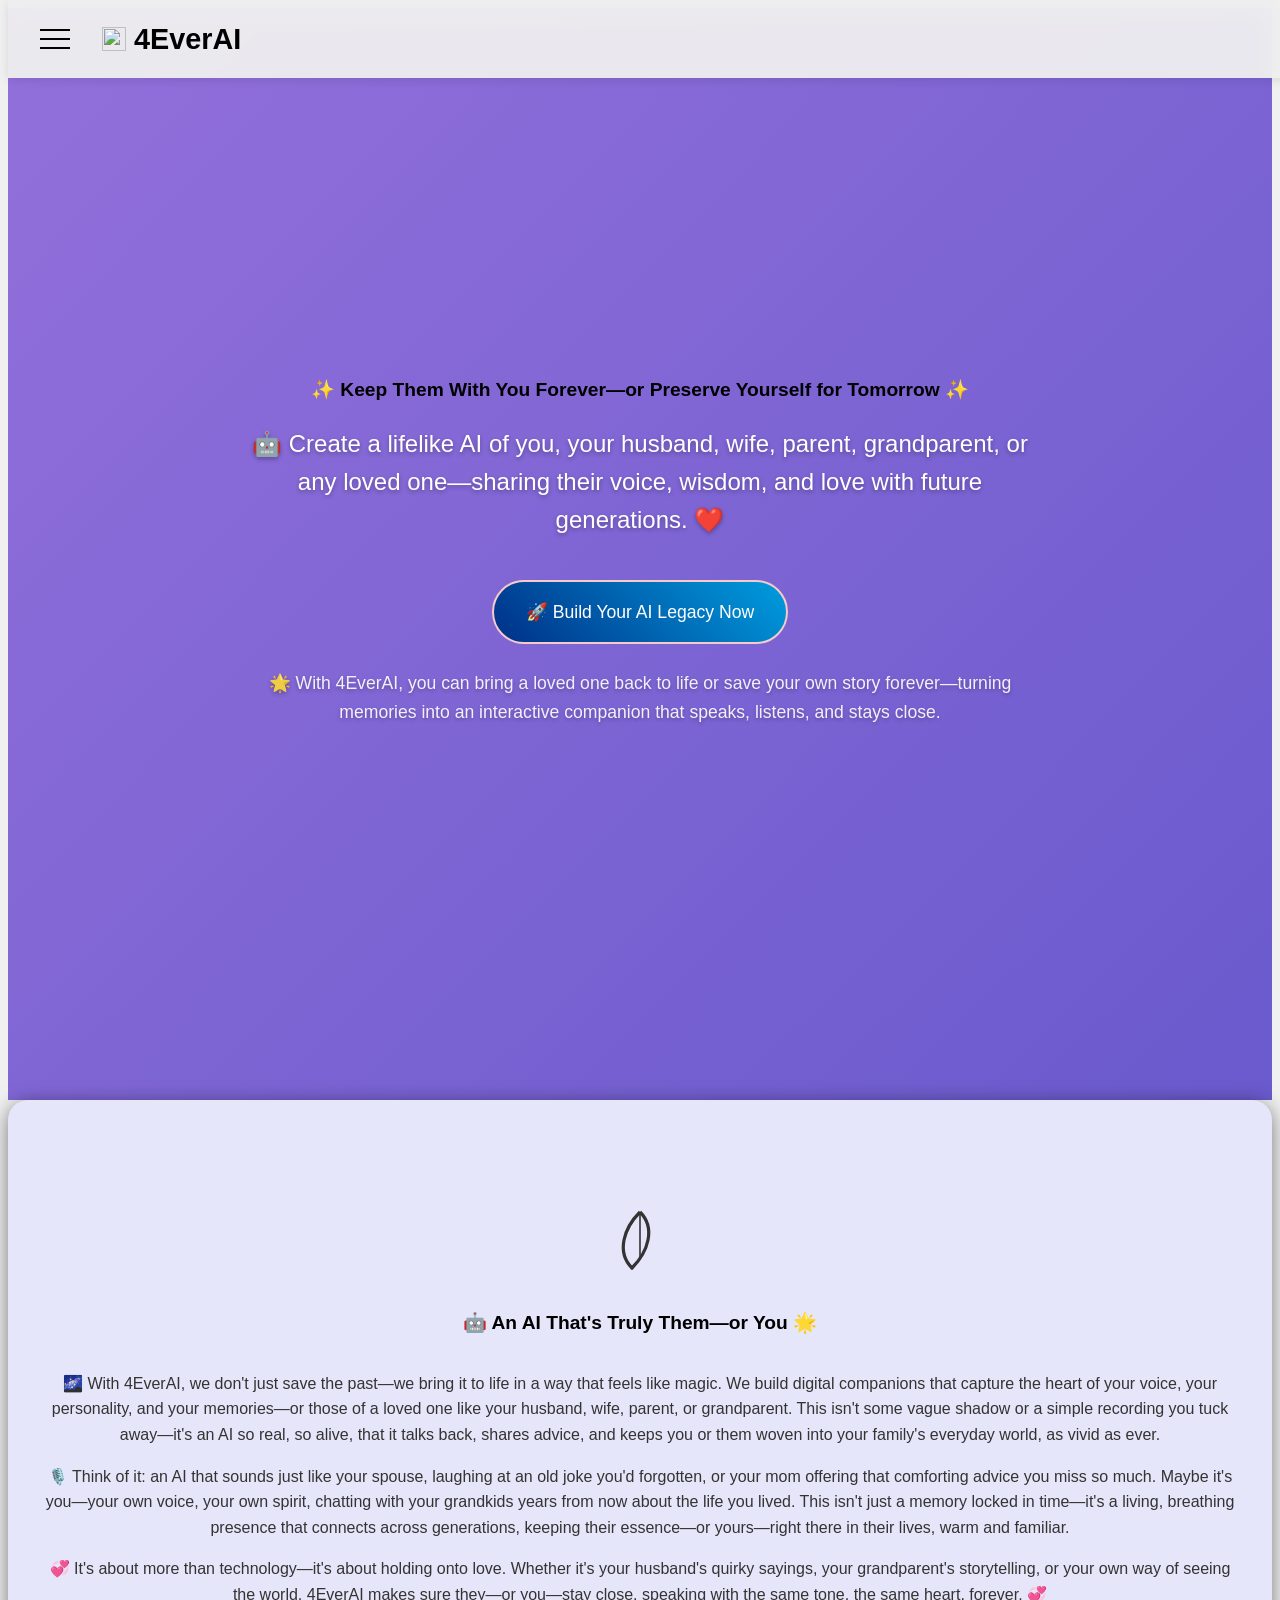
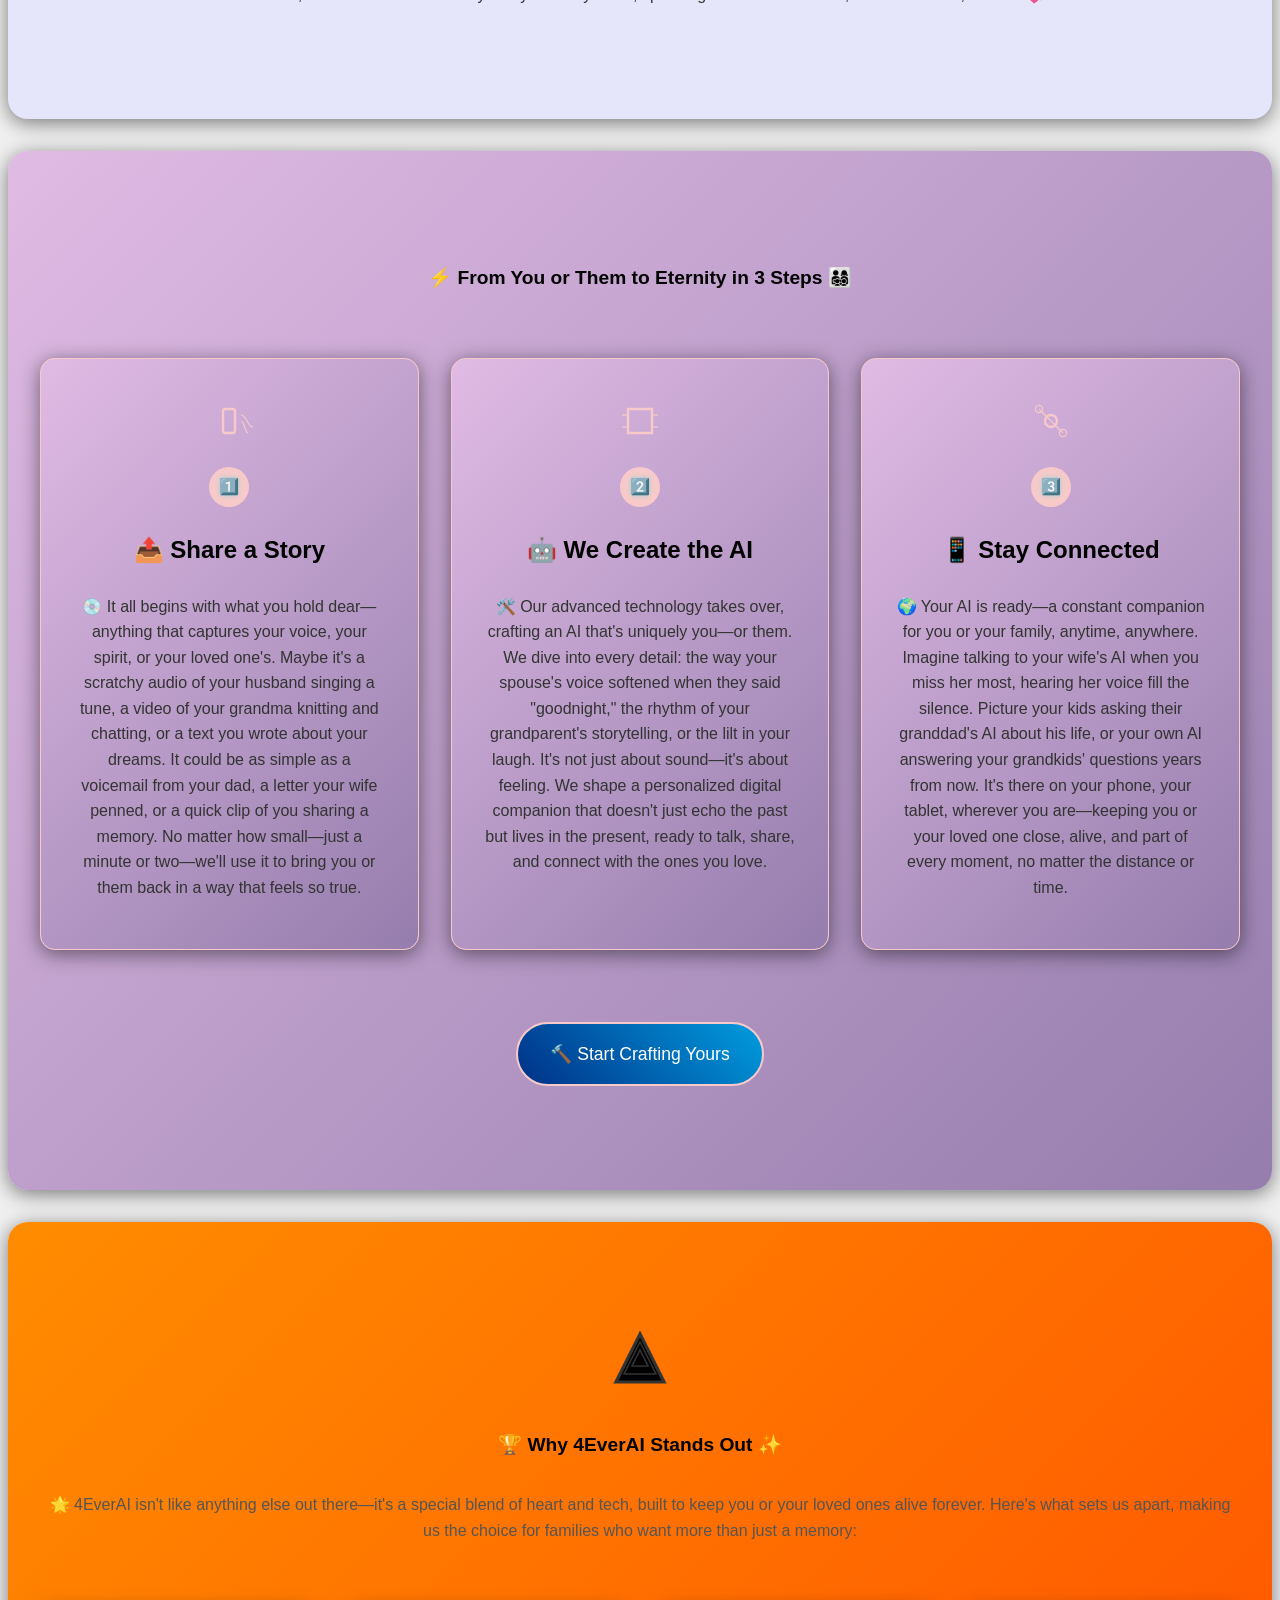
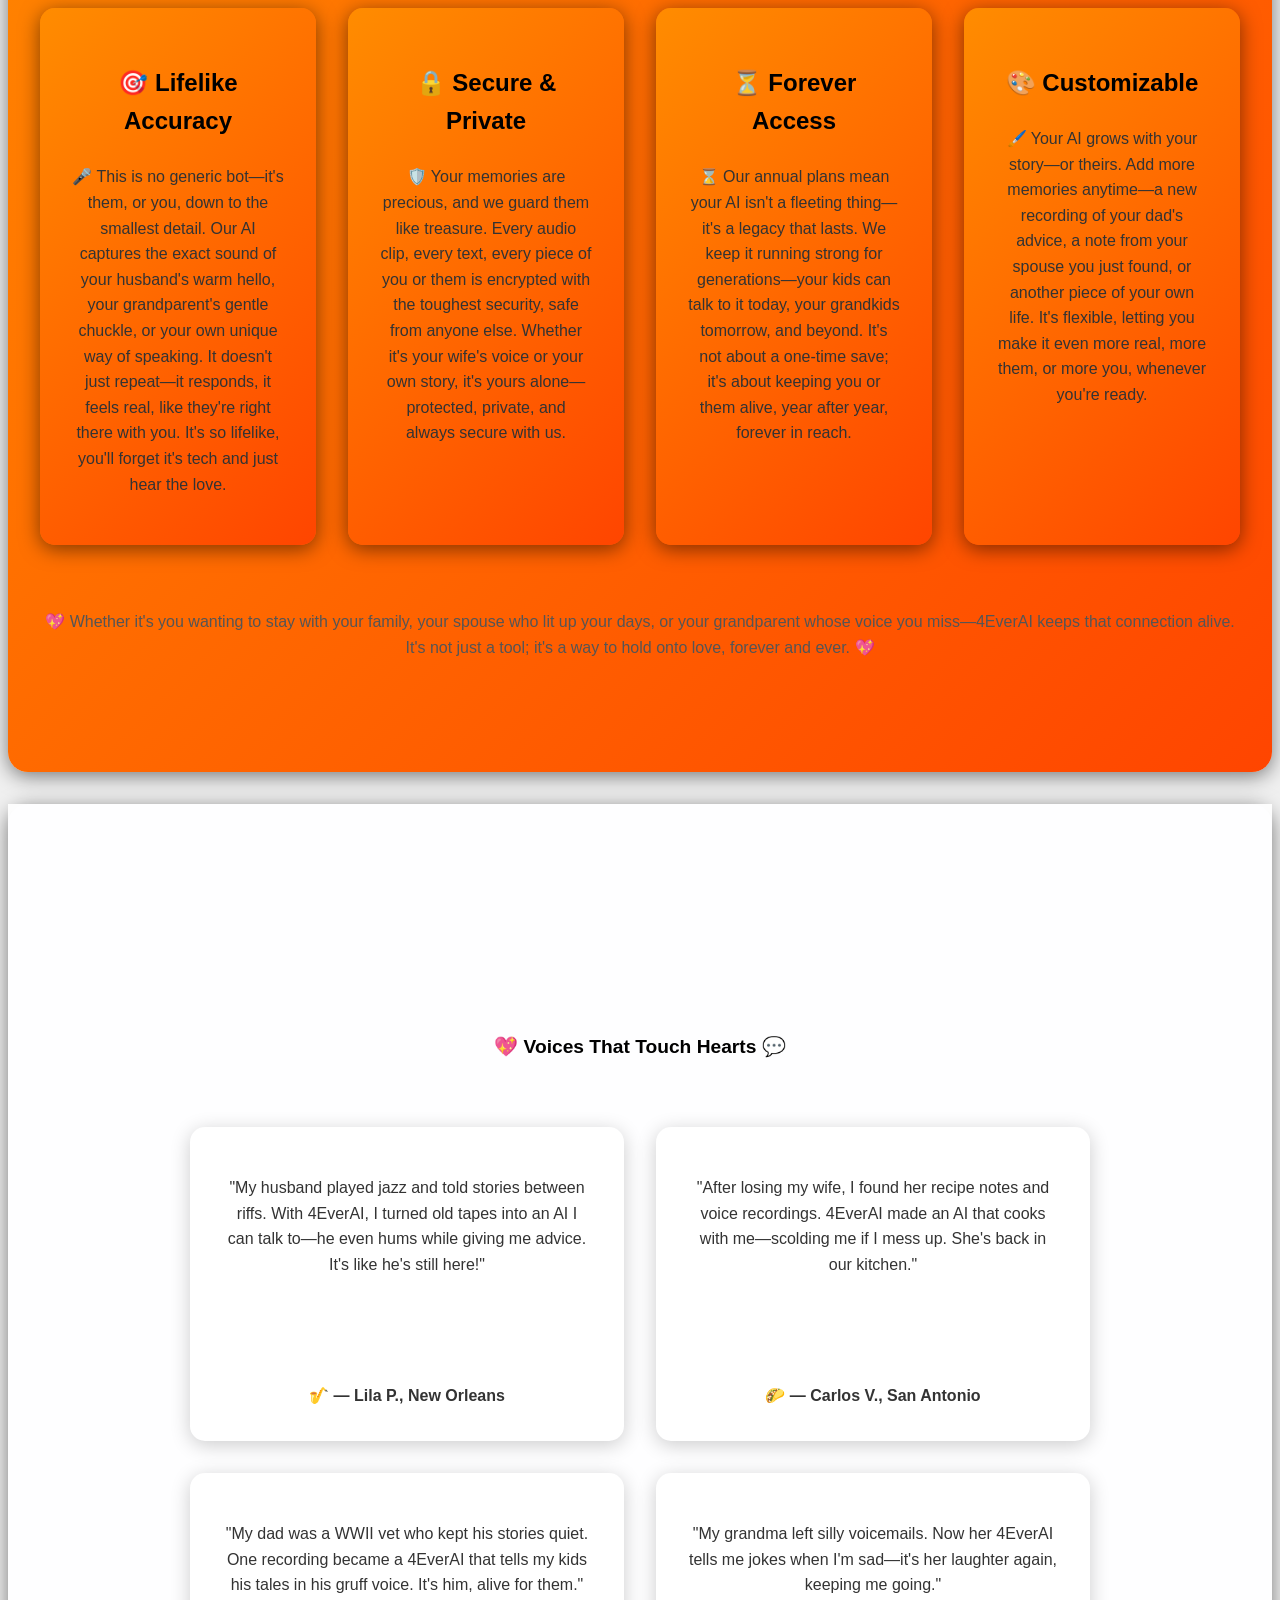
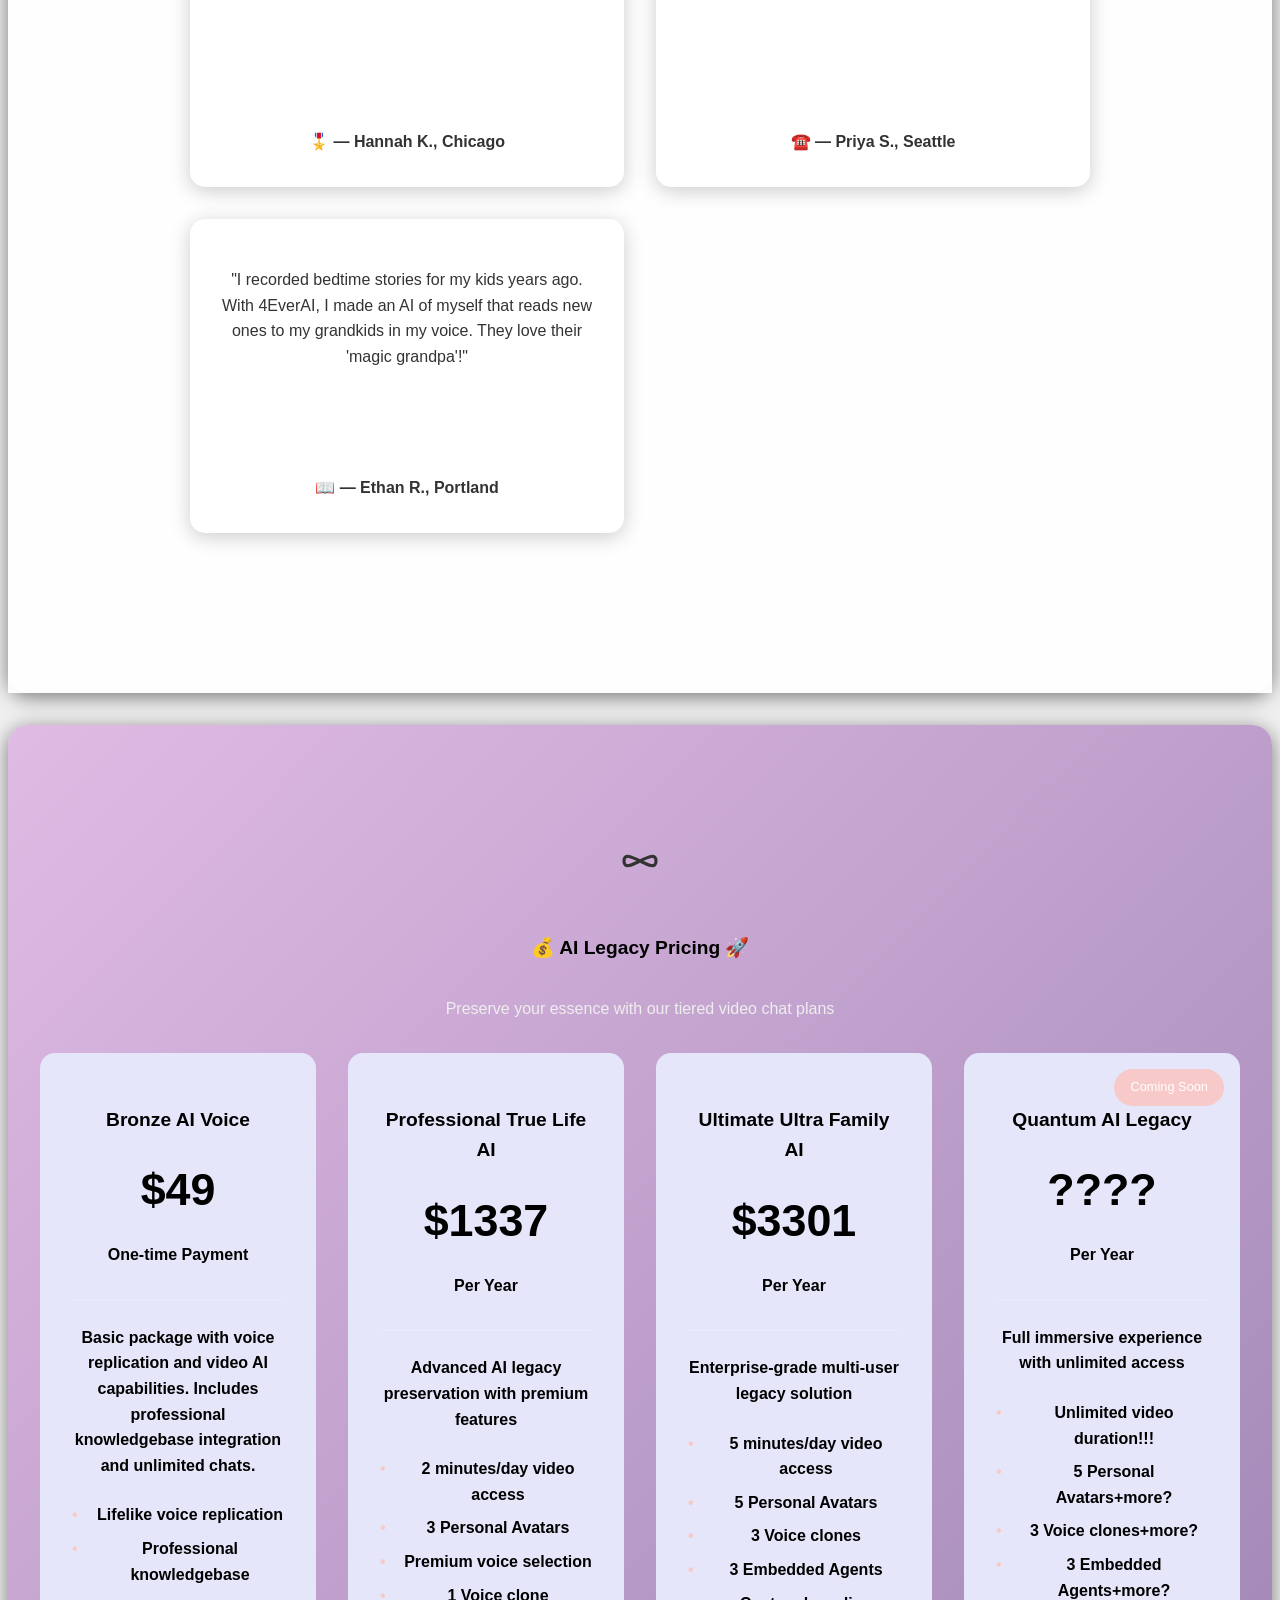
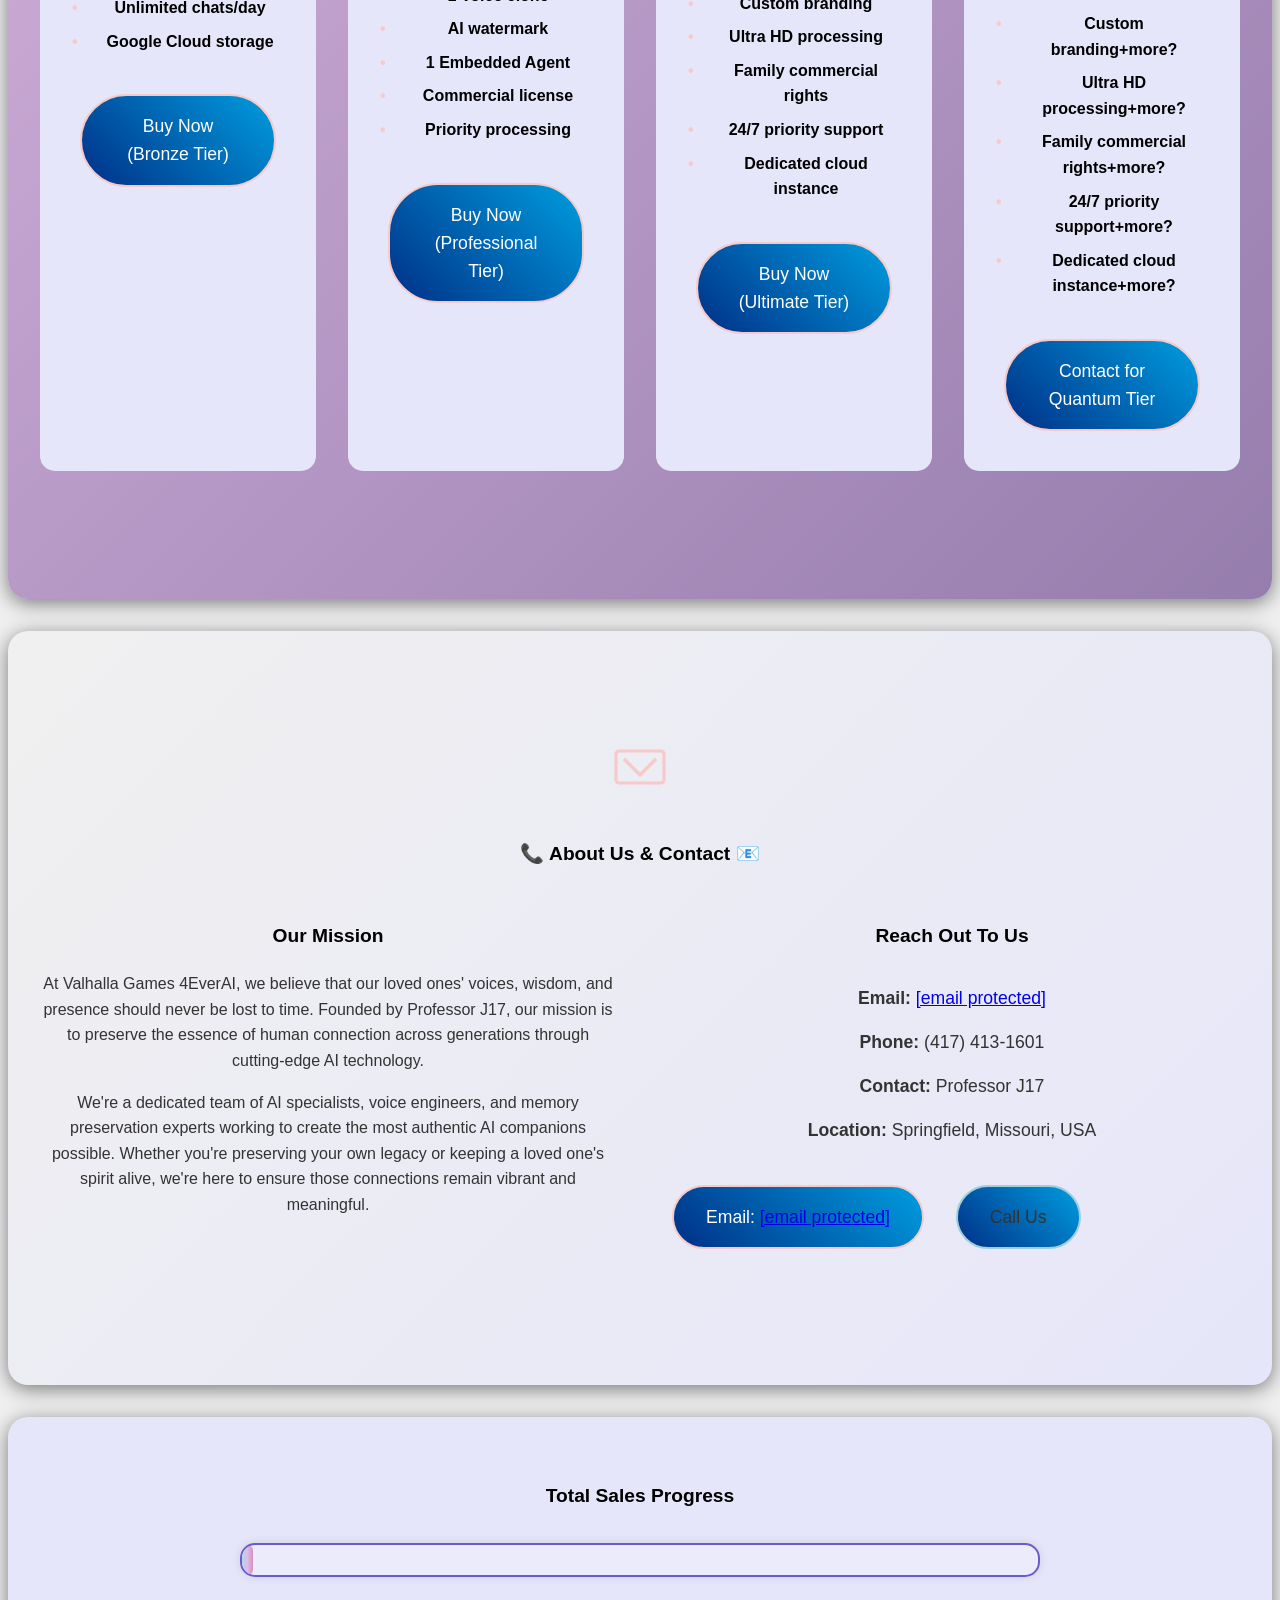
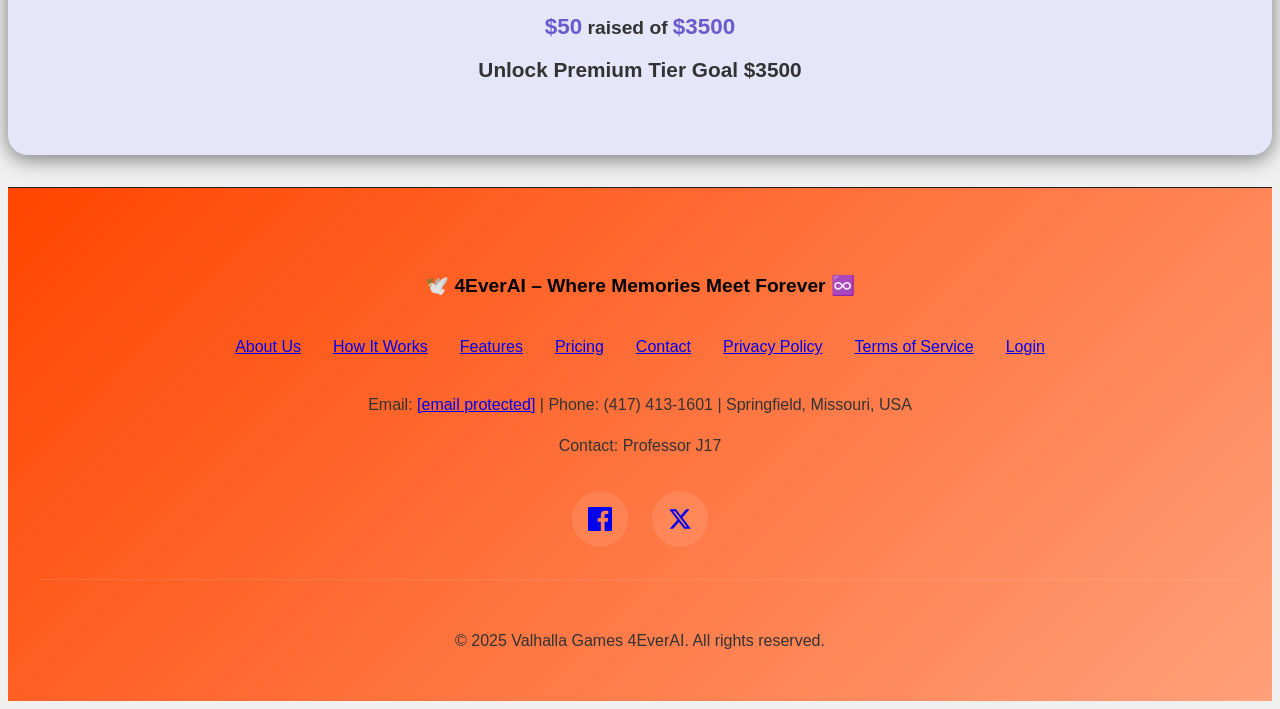
==== index.html @ d963667e "Update index.html" ====
<html lang="en">
<head>
    <meta charset="UTF-8">
    <meta name="viewport" content="width=device-width, initial-scale=1.0">
    <title>4EverAI - Keep Them With You Forever</title>
    <style>
        /* styles.css content starts here */
        :root {
            /* Earth Palette Colors - Modified */
            --primary-color: #77B5FE;
            --secondary-color: #A0CED9;
            --accent-color: #F7CAC9;
            --text-color: #333;
            --background-color: #f0f0f0;
            --gradient-start: #B2BEB5;
            --gradient-end: #A7C4BC;

            /* Neon Colors */
            --neon-1: #ADD8E6;
            --neon-2: #B0E2FF;
            --neon-3: #E0BBE4;
            --neon-4: #957DAD;
            --neon-5: #D291BC;
            --neon-6: #FFDAC1;
            --neon-7: #FFB7B2;
            --neon-8: #BDB76B;
            --neon-9: #EEE8AA;
            --neon-10: #F0E68C;

            /* Purple/Blue Palette */
            --pb-primary: #9370DB;
            --pb-secondary: #7B68EE;
            --pb-accent: #6A5ACD;
            --pb-text: #fff;
            --pb-background: #e6e6fa;
            --pb-gradient-start: #8A2BE2;
            --pb-gradient-end: #9400D3;

            /* Orange/Red Palette */
            --or-primary: #FF4500;
            --or-secondary: #FF6347;
            --or-accent: #FF8C00;
            --or-text: #fff;
            --or-background: #8B4513;
            --or-gradient-start: #FF4500;
            --or-gradient-end: #FFA07A;
        }

        @import url('https://fonts.googleapis.com/css2?family=Orbitron:wght@400;500;600;700;800;900&display=swap');

        body {
            font-family: 'Orbitron', sans-serif;
            line-height: 1.6;
            color: var(--text-color);
            text-align: center;
            background-color: var(--background-color);
        }

        nav {
            position: fixed;
            top: 0;
            width: 100%;
            padding: 1rem 2rem;
            background: rgba(240, 240, 240, 0.95);
            backdrop-filter: blur(10px);
            display: flex;
            justify-content: space-between;
            align-items: center;
            z-index: 1000;
            box-shadow: 0 2px 10px rgba(0, 0, 0, 0.1);
        }

        .logo {
            font-size: 1.8rem !important;
            font-weight: 800 !important;
            color: black !important;
            text-shadow: none !important;
            display: flex;
            align-items: center;
            gap: 0.5rem;
        }

        .logo img {
            height: 24px;
            width: auto;
        }

        /* nav.css content starts here */
        .nav-container {
            display: flex;
            align-items: center;
            gap: 1rem;
        }

        .hamburger-menu {
            display: flex;
            flex-direction: column;
            justify-content: space-between;
            width: 30px;
            height: 20px;
            cursor: pointer;
            margin-right: 1rem;
        }

        .hamburger-menu span {
            display: block;
            width: 100%;
            height: 2px;
            background-color: black;
            transition: all 0.3s ease;
        }

        .hamburger-menu.active span:nth-child(1) {
            transform: rotate(45deg) translate(5px, 5px);
        }

        .hamburger-menu.active span:nth-child(2) {
            opacity: 0;
        }

        .hamburger-menu.active span:nth-child(3) {
            transform: rotate(-45deg) translate(7px, -6px);
        }

        .nav-links {
            position: fixed;
            top: 60px;
            left: -100%;
            width: 250px;
            height: 100vh;
            background: rgba(230, 230, 250, 0.95);
            backdrop-filter: blur(10px);
            display: flex;
            flex-direction: column;
            padding: 2rem;
            transition: left 0.3s ease;
            z-index: 999;
        }

        .nav-links.active {
            left: 0;
        }

        .nav-links a {
            padding: 1rem 0;
            border-bottom: 1px solid rgba(0, 0, 0, 0.1);
            font-size: 18px !important;
            font-weight: 600 !important;
        }

        .mobile-menu-btn {
            display: none !important;
        }

        /* Continue with original styles.css */
        .nav-links a {
            margin-left: 2rem;
            text-decoration: none;
            color: black;
            transition: color 0.3s ease, text-shadow 0.3s ease;
            font-size: 18px !important;
            font-weight: 600 !important;
        }

        .nav-links a:hover {
            color: var(--primary-color);
            text-shadow: 0 0 10px var(--accent-color);
        }

        .mobile-menu-btn {
            display: none;
            background: none;
            border: none;
            font-size: 1.5rem;
            color: var(--primary-color);
            cursor: pointer;
            text-shadow: 0 0 5px var(--primary-color);
        }

        .hero {
            min-height: 100vh;
            padding: 6rem 2rem;
            display: flex;
            align-items: center;
            justify-content: space-between;
            color: var(--text-color);
            text-align: center;
            position: relative;
            overflow: hidden;
            z-index: 1;
            background: linear-gradient(135deg, #9370DB 0%, #6A5ACD 100%);
        }

        .hero::before {
            content: '';
            position: absolute;
            top: 0;
            left: 0;
            width: 100%;
            height: 100%;
            background-image: url('http://4everai.online/images/1540588933.svg');
            background-size: 75% auto;
            background-position: center;
            background-repeat: no-repeat;
            opacity: 0.1;
            z-index: -1;
            filter: drop-shadow(0 0 10px rgba(255,255,255,0.2));
        }

        .hero h1,
        .hero .subheadline,
        .hero .supporting-text {
            color: white;
            text-shadow: 0 2px 4px rgba(0,0,0,0.3);
        }

        .hero-content {
            max-width: 800px;
            margin: 0 auto;
            padding: 0 1rem;
            position: relative;
            z-index: 2;
        }

        h1 {
            font-size: 120% !important;
            line-height: 1.2;
            margin-bottom: 1.5rem;
            text-shadow: none !important;
            font-weight: 800 !important;
            color: black !important;
        }

        .subheadline {
            font-size: 1.5rem;
            margin-bottom: 2rem;
            text-shadow: 0 0 5px var(--accent-color);
        }

        .supporting-text {
            font-size: 1.1rem;
            opacity: 0.9;
        }

        .cta-button {
            padding: 1rem 2rem;
            font-size: 1.1rem;
            border: 2px solid var(--accent-color);
            border-radius: 50px;
            background: linear-gradient(45deg, #003087, #009cde);
            color: white;
            cursor: pointer;
            transition: all 0.3s ease;
            position: relative;
            overflow: hidden;
            z-index: 1;
            display: inline-block;
            width: auto;
            text-decoration: none;
            text-align: center;
            margin: 0.5rem;
        }

        .cta-button::before {
            content: '';
            position: absolute;
            top: 0;
            left: 0;
            width: 100%;
            height: 100%;
            background: linear-gradient(45deg, #FFA500, #FF4500);
            opacity: 0;
            transition: opacity 0.3s ease;
            z-index: -1;
        }

        .cta-button:hover::before {
            opacity: 1;
        }

        .cta-button:hover {
            color: #fff;
            transform: translateY(-2px);
            box-shadow: 0 0 15px rgba(255, 215, 0, 0.7), 0 0 25px rgba(255, 215, 0, 0.5);
            border: 2px solid gold;
            box-shadow: 0 0 10px var(--accent-color);
        }

        .cta-button.secondary {
            border: 2px solid var(--secondary-color);
            color: var(--text-color);
        }

        .cta-button.secondary:hover {
            color: #000;
        }

        @keyframes neonPulse {
            0% { box-shadow: 0 0 5px var(--neon-1), 0 0 10px var(--neon-2), 0 0 20px var(--neon-3); }
            50% { box-shadow: 0 0 10px var(--neon-4), 0 0 20px var(--neon-5), 0 0 40px var(--neon-6); }
            100% { box-shadow: 0 0 5px var(--neon-7), 0 0 10px var(--neon-8), 0 0 20px var(--neon-9); }
        }

        .dna-helix {
            animation: rotate 20s linear infinite;
            filter: drop-shadow(0 0 5px var(--accent-color));
        }

        @keyframes rotate {
            from { transform: rotate(0deg); }
            to { transform: rotate(360deg); }
        }

        .feature-icon svg,
        .step-icon svg,
        .pricing-icon svg {
            width: 60px;
            height: 60px;
            margin-bottom: 1rem;
            transition: all 0.3s ease;
        }

        .section-icon {
            width: 80px;
            height: 80px;
            margin: 0 auto 2rem;
            display: block;
        }

        .section-icon svg {
            width: 100%;
            height: 100%;
            stroke: var(--text-color);
        }

        .testimonial-icon svg path {
            animation: pulse 2s ease-in-out infinite;
        }

        @keyframes pulse {
            0% { transform: scale(1); }
            50% { transform: scale(1.05); }
            100% { transform: scale(1); }
        }

        section {
            padding: 6rem 2rem;
            max-width: 1200px;
            margin: 0 auto;
            border-radius: 20px;
            margin-bottom: 2rem;
            box-shadow: 0 4px 20px rgba(0, 0, 0, 0.5);
            color: #555;
        }

        /* Earth Tone Section */
        section.earth-tone {
            background: linear-gradient(135deg, #FF8C00 0%, #FF4500 100%);
            color: #555;
        }

        /* Purple/Blue Section */
        section.purple-blue {
            background: linear-gradient(135deg, var(--neon-3) 0%, var(--neon-4) 100%);
            color: #eee; /* Ensure text is readable on dark background */
        }

        /* White Section */
        section.white-section {
            background-color: var(--pb-background);
            color: #333; /* Dark text for contrast */
        }

        h2 {
            font-size: 2.7rem;
            margin-bottom: 2rem;
            text-align: center;
            font-weight: 800 !important;
            color: black !important;
            text-shadow: none !important;
        }

        /* Purple/Blue Section Heading */
        section.purple-blue h2 {
            color: black !important;
            text-shadow: none !important;
            font-weight: 800 !important;
        }

        /* White Section Heading */
        section.white-section h2 {
            color: black !important;
            text-shadow: none !important;
            font-weight: 800 !important;
        }

        .steps-container {
            display: grid;
            grid-template-columns: repeat(auto-fit, minmax(250px, 1fr));
            gap: 2rem;
            margin: 4rem 0;
        }

        .step {
            border-radius: 15px;
            box-shadow: 0 4px 20px rgba(0, 0, 0, 0.5);
            transition: all 0.3s ease;
            text-align: center;
            padding: 2rem;
            border: 1px solid var(--accent-color);
            color: var(--text-color);
        }

        /* Earth Tone Step */
        .earth-tone .step {
            background: linear-gradient(135deg, #FF8C00 0%, #FF4500 100%);
        }

        /* Purple/Blue Step */
        .purple-blue .step {
            background: linear-gradient(135deg, var(--neon-3) 0%, var(--neon-4) 100%);
        }

        /* White Section Step */
        section.white-section .step {
            background-color: #fff;
            color: #333;
            box-shadow: 0 4px 20px rgba(0, 0, 0, 0.2); /* Less intense shadow */
        }

        .step:hover {
            transform: translateY(-5px);
            box-shadow: 0 0 15px gold;
            border: 1px solid gold;
        }

        .step-number {
            width: 40px;
            height: 40px;
            background: var(--accent-color);
            color: #000;
            border-radius: 50%;
            display: flex;
            align-items: center;
            justify-content: center;
            margin: 0 auto 1rem;
            text-shadow: 0 0 5px var(--secondary-color);
        }

        /* White Section Step Number */
        section.white-section .step-number {
            background: var(--accent-color);
            color: #fff;
            text-shadow: none;
        }

        .features {
            position: relative;
            overflow: hidden;
            z-index: 1;
        }

        .features::before {
            content: '';
            position: absolute;
            top: 0;
            left: 0;
            width: 100%;
            height: 100%;
            background-image: url('http://4everai.online/images/1540588348.svg');
            background-size: 50% auto;
            background-position: center;
            background-repeat: no-repeat;
            opacity: 0.1;
            z-index: -1;
            filter: drop-shadow(0 0 10px rgba(255,255,255,0.2));
        }

        .features-grid {
            display: grid;
            grid-template-columns: repeat(auto-fit, minmax(200px, 1fr));
            gap: 2rem;
            margin: 4rem auto;
            max-width: 1200px;
        }

        .feature {
            border-radius: 15px;
            box-shadow: 0 4px 20px rgba(0, 0, 0, 0.5);
            transition: all 0.3s ease;
            text-align: center;
            padding: 2rem;
            color: var(--text-color);
        }

        /* Earth Tone Feature */
        .earth-tone .feature {
            background: linear-gradient(135deg, #FF8C00 0%, #FF4500 100%);
        }

        /* Purple/Blue Feature */
        .purple-blue .feature {
            background: linear-gradient(135deg, var(--neon-3) 0%, var(--neon-4) 100%);
        }

        /* White Section Feature */
        section.white-section .feature {
            background-color: #fff;
            color: #333;
            box-shadow: 0 4px 20px rgba(0, 0, 0, 0.2);
        }

        .feature:hover {
            transform: translateY(-5px);
            box-shadow: 0 0 15px gold;
            border: 1px solid gold;
        }

        .feature-icon {
            width: 50px;
            height: 50px;
            margin-bottom: 1rem;
            fill: var(--accent-color);
        }

        /* Purple/Blue Feature Icon */
        section.purple-blue .feature-icon {
            fill: var(--accent-color);
        }

        /* White Section Feature Icon */
        section.white-section .feature-icon {
            fill: var(--primary-color);
        }

        .testimonials {
            background-image: url('http://4everai.online/images/Geometric-Heart-2.svg');
            background-size: cover;
            background-position: center;
            background-repeat: no-repeat;
            position: relative;
        }

        .testimonials::before {
            content: '';
            position: absolute;
            top: 0;
            left: 0;
            width: 100%;
            height: 100%;
            background: rgba(255, 255, 255, 0.95);
            z-index: 1;
        }

        .testimonials > * {
            position: relative;
            z-index: 2;
        }

        .testimonials-container {
            display: grid;
            grid-template-columns: repeat(2, 1fr);
            gap: 2rem;
            margin: 4rem auto;
            max-width: 900px;
        }

        .testimonial {
            border-radius: 15px;
            box-shadow: 0 4px 20px rgba(0, 0, 0, 0.5);
            transition: all 0.3s ease;
            padding: 2rem;
            color: var(--text-color);
            display: flex;
            flex-direction: column;
            justify-content: space-between;
            min-height: 250px;
        }

        /* Earth Tone Testimonial */
        .earth-tone .testimonial {
            background: linear-gradient(135deg, #FF8C00 0%, #FF4500 100%);
        }

        /* Purple/Blue Testimonial */
        .purple-blue .testimonial {
            background: linear-gradient(135deg, var(--neon-3) 0%, var(--neon-4) 100%);
        }

        /* White Section Testimonial */
        section.white-section .testimonial {
            background-color: #fff;
            color: #333;
            box-shadow: 0 4px 20px rgba(0, 0, 0, 0.2);
        }

        .testimonial:hover {
            transform: translateY(-5px);
            box-shadow: 0 0 15px gold;
            border: 1px solid gold;
        }

        .testimonial-icon {
            background-image: url('http://4everai.online/images/Geometric-Heart-2.svg');
            background-size: contain;
            background-repeat: no-repeat;
            background-position: center;
            width: 100px;
            height: 100px;
            margin: 0 auto 2rem;
            opacity: 0.8;
            filter: drop-shadow(0 0 5px var(--accent-color));
        }

        .testimonial-icon svg {
            display: none; /* Hide the existing SVG */
        }

        cite {
            display: block;
            margin-top: 1rem;
            font-style: normal;
            color: #333 !important;
            text-shadow: none !important;
            font-weight: 600 !important;
        }

        /* Purple/Blue Cite */
        section.purple-blue cite {
            color: #333 !important;
            text-shadow: none !important;
            font-weight: 600 !important;
        }

        /* White Section Cite */
        section.white-section cite {
            color: #333 !important;
            text-shadow: none !important;
            font-weight: 600 !important;
        }

        .pricing-grid {
            display: grid;
            grid-template-columns: repeat(auto-fit, minmax(250px, 1fr));
            gap: 2rem;
            margin: 2rem 0;
        }

        .pricing-plan {
            background: var(--pb-background); /* Light purple from palette */
            border-radius: 15px;
            padding: 2rem;
            transition: all 0.3s ease;
            position: relative;
            overflow: hidden;
            color: #333; /* Dark gray text for readability */
        }

        .pricing-plan p:contains("One-time Payment") {
            font-weight: 700;
            color: #8A2BE2;
        }

        .pricing-plan h3,
        .pricing-plan .plan-price,
        .pricing-plan p,
        .pricing-plan .plan-features li {
            color: black !important;
            font-weight: 600 !important;
        }

        .pricing-plan:hover {
            transform: translateY(-5px);
            box-shadow: 0 0 15px cyan;
        }

        .plan-header {
            margin-bottom: 1.5rem;
            border-bottom: 1px solid rgba(255, 255, 255, 0.2);
            padding-bottom: 1rem;
        }

        .plan-price {
            font-size: 2.8rem !important;
            font-weight: 800 !important;
            margin: 1rem 0;
            color: black !important;
        }

        .plan-features {
            list-style: none;
            padding: 0;
            margin: 1.5rem 0;
        }

        .plan-features li {
            margin: 0.5rem 0;
            padding-left: 1.5rem;
            position: relative;
        }

        .plan-features li::before {
            content: "•";
            position: absolute;
            left: 0;
            color: var(--accent-color);
        }

        .plan-cta {
            margin-top: 2rem;
            width: 100%;
            display: flex;
            justify-content: center;
        }

        .plan-cta .cta-button {
            width: 80%;
            max-width: 200px;
        }

        .coming-soon {
            position: absolute;
            top: 1rem;
            right: 1rem;
            background: var(--accent-color);
            padding: 0.5rem 1rem;
            border-radius: 20px;
            font-size: 0.8rem;
            color: #fff;
        }

        .pricing {
            position: relative;
            overflow: hidden;
            z-index: 1;
        }

        .pricing::before {
            content: '';
            position: absolute;
            top: 0;
            left: 0;
            width: 100%;
            height: 100%;
            background-image: url('http://4everai.online/images/Prismatic-DNA-Helix-Vortex-2.svg');
            background-size: cover; /* Adjust as needed */
            background-position: center;
            background-repeat: no-repeat;
            opacity: 0.1;
            z-index: -1;
            filter: drop-shadow(0 0 10px rgba(255,255,255,0.2));
        }

        footer {
            background: linear-gradient(135deg, var(--or-gradient-start) 0%, var(--or-gradient-end) 100%);
            color: var(--text-color);
            padding: 4rem 2rem 2rem;
            text-align: center;
            border-top: 1px solid #222;
        }

        .footer-content {
            max-width: 1200px;
            margin: 0 auto;
        }

        .footer-links {
            display: flex;
            gap: 2rem;
            margin: 2rem 0;
            justify-content: center;
            flex-wrap: wrap;
        }

        .social-links {
            display: flex;
            gap: 1.5rem;
            margin: 2rem 0;
            justify-content: center;
        }

        .social-icon {
            width: 40px;
            height: 40px;
            padding: 8px;
            border-radius: 50%;
            background: rgba(255, 255, 255, 0.1);
            transition: all 0.3s ease;
            display: grid;
            place-items: center;
        }

        .social-icon svg {
            width: 24px;
            height: 24px;
        }

        .social-icon:hover {
            background: rgba(255, 255, 255, 0.2);
            transform: translateY(-3px) scale(1.1);
            box-shadow: 0 0 15px rgba(255, 215, 0, 0.5);
        }

        /* Specific platform colors */
        .social-icon[href*="facebook"]:hover {
            filter: drop-shadow(0 0 8px #1877f2);
        }

        .social-icon[href*="twitter"]:hover,
        .social-icon[href*="x.com"]:hover {
            filter: drop-shadow(0 0 8px #1da1f2);
        }

        .social-icon[href*="instagram"]:hover {
            filter: drop-shadow(0 0 8px #e1306c);
        }

        .footer-bottom {
            text-align: center;
            padding-top: 2rem;
            border-top: 1px solid rgba(255, 255, 255, 0.1);
            margin-top: 2rem;
        }

        .ai-waveform {
            width: 200px;
            height: 200px;
        }

        .center-dot {
            fill: var(--accent-color);
            filter: drop-shadow(0 0 5px var(--accent-color));
        }

        .wave {
            fill: none;
            stroke: var(--accent-color);
            stroke-width: 2;
            opacity: 0.5;
            filter: drop-shadow(0 0 5px var(--accent-color));
        }

        /* Purple/Blue Waveform */
        section.purple-blue .center-dot {
            fill: var(--accent-color);
            filter: drop-shadow(0 0 5px var(--accent-color));
        }

        section.purple-blue .wave {
            stroke: var(--accent-color);
            filter: drop-shadow(0 0 5px var(--accent-color));
        }

        #problem {
            position: relative;
            overflow: hidden;
            z-index: 1;
        }

        #problem::before {
            content: '';
            position: absolute;
            top: 0;
            left: 0;
            width: 100%;
            height: 100%;
            background-image: url('http://4everai.online/images/Colorful-Abstract-Geometric-Design.svg');
            background-size: 75% auto;
            background-position: center;
            background-repeat: no-repeat;
            opacity: 0.1;
            z-index: -1;
            filter: drop-shadow(0 0 10px rgba(255,255,255,0.2));
        }

        .how-it-works {
            position: relative;
            overflow: hidden;
            z-index: 1;
        }

        .how-it-works::before {
            content: '';
            position: absolute;
            top: 0;
            left: 0;
            width: 100%;
            height: 100%;
            background-image: url('http://4everai.online/images/Chromatic-DNA-Helix-Heart-Tunnel.svg');
            background-size: cover; /* Adjust as needed */
            background-position: center;
            background-repeat: no-repeat;
            opacity: 0.1;
            z-index: -1;
            filter: drop-shadow(0 0 10px rgba(255,255,255,0.2));
        }

        h1, h2, h3 {
            color: black !important;
            font-weight: 800 !important;
            text-shadow: none !important;
            font-size: 120% !important;
        }

        /* Overriding section-specific heading styles */
        section.purple-blue h2,
        section.white-section h2,
        section.earth-tone h2 {
            color: black !important;
            text-shadow: none !important;
            font-weight: 800 !important;
        }

        .step h3, .feature h3 {
            color: black !important;
            font-weight: 700 !important;
            font-size: 24px !important;
        }

        .pricing-plan h3,
        .pricing-plan .plan-price,
        .pricing-plan p,
        .pricing-plan .plan-features li {
            color: black !important;
            font-weight: 600 !important;
        }

        .plan-price {
            font-size: 2.8rem !important;
        }

        .contact-section {
            position: relative;
            overflow: hidden;
            z-index: 1;
            background: linear-gradient(135deg, #f0f0f0 0%, #e6e6fa 100%);
        }

        .contact-section::before {
            content: '';
            position: absolute;
            top: 0;
            left: 0;
            width: 100%;
            height: 100%;
            background-image: url('http://4everai.online/images/Geometric-Heart-2.svg');
            background-size: 50% auto;
            background-position: center;
            background-repeat: no-repeat;
            opacity: 0.1;
            z-index: -1;
            filter: drop-shadow(0 0 10px rgba(255,255,255,0.2));
        }

        .about-contact-container {
            display: grid;
            grid-template-columns: 1fr 1fr;
            gap: 3rem;
            margin: 2rem 0;
        }

        .contact-details-list {
            list-style: none;
            padding: 0;
            margin: 2rem 0;
        }

        .contact-details-list li {
            margin-bottom: 1rem;
            font-size: 1.1rem;
        }

        .contact-buttons {
            margin-top: 2rem;
            display: flex;
            gap: 1rem;
        }

        @media (max-width: 768px) {
            .about-contact-container {
                grid-template-columns: 1fr;
            }
        }

        /* Sales Progress Bar Styles */
        #sales-progress {
            text-align: center;
            padding: 3rem 2rem;
        }

        .progress-container {
            max-width: 800px;
            margin: 0 auto;
        }

        .progress-bar {
            height: 30px;
            background: rgba(255, 255, 255, 0.2);
            border-radius: 15px;
            margin: 2rem auto;
            position: relative;
            overflow: hidden;
            box-shadow: 0 0 10px rgba(0, 0, 0, 0.1);
            border: 2px solid var(--pb-accent);
        }

        .progress-fill {
            height: 100%;
            width: 1.43%; /* $50 of $3500 = ~1.43% */
            background: linear-gradient(90deg, var(--neon-1), var(--neon-3), var(--neon-5));
            border-radius: 15px;
            position: relative;
            animation: glowing 2s infinite alternate;
        }

        @keyframes glowing {
            0% {
                box-shadow: 0 0 5px var(--neon-1), 0 0 10px var(--neon-3);
            }
            100% {
                box-shadow: 0 0 10px var(--neon-5), 0 0 20px var(--neon-7);
            }
        }

        .progress-text {
            margin-top: 1rem;
            font-size: 1.2rem;
            font-weight: bold;
        }

        .amount-raised, .goal-amount {
            font-size: 1.4rem;
            color: var(--pb-accent);
        }

        .goal-text {
            margin-top: 0.5rem;
            font-size: 1.3rem;
            font-weight: 600;
            color: var(--text-color);
        }
    </style>
</head>
<body>
    <nav>
        <div class="nav-container">
            <div class="hamburger-menu">
                <span></span>
                <span></span>
                <span></span>
            </div>
            <div class="logo">
                <img src="http://4everai.online/images/Prismatic-DNA-Helix-Circles.svg" alt="4EverAI Logo">
                4EverAI
            </div>
            <div class="nav-links">
                <a href="#how-it-works">How It Works</a>
                <a href="#features">Features</a>
                <a href="#pricing">Pricing</a>
                <a href="#contact">Contact</a>
                <a href="https://711131719.xyz/j17/index.html">Login</a>
            </div>
        </div>
    </nav>

    <header class="hero">
        <div class="hero-content">
            <h1>✨ Keep Them With You Forever—or Preserve Yourself for Tomorrow ✨</h1>
            <p class="subheadline">🤖 Create a lifelike AI of you, your husband, wife, parent, grandparent, or any loved one—sharing their voice, wisdom, and love with future generations. ❤️</p>
            <a href="#pricing" class="cta-button">🚀 Build Your AI Legacy Now</a>
            <p class="supporting-text">🌟 With 4EverAI, you can bring a loved one back to life or save your own story forever—turning memories into an interactive companion that speaks, listens, and stays close.</p>
        </div>
        <div class="hero-animation">
          <svg viewBox="0 0 50 50" class="dna-helix">
            <path d="M10 10 C15 20, 35 20, 40 10 C35 0, 15 0, 10 10" fill="none" stroke="var(--accent-color)" stroke-width="2"/>
            <path d="M10 40 C15 30, 35 30, 40 40 C35 50, 15 50, 10 40" fill="none" stroke="var(--accent-color)" stroke-width="2"/>
            <line x1="10" y1="10" x2="40" y2="40" stroke="var(--accent-color)" stroke-width="1"/>
            <line x1="40" y1="10" x2="10" y2="40" stroke="var(--accent-color)" stroke-width="1"/>
          </svg>
        </div>
    </header>

    <section id="problem" class="problem-section white-section">
        <div class="section-icon">
            <svg viewBox="0 0 50 50">
                <path d="M25 10 C15 20, 10 35, 20 45 C30 35, 35 20, 25 10" fill="none" stroke-width="2"/>
                <line x1="25" y1="10" x2="25" y2="40" stroke-width="1"/>
            </svg>
        </div>
        <h2>🤖 An AI That's Truly Them—or You 🌟</h2>
        <p>🌌 With 4EverAI, we don't just save the past—we bring it to life in a way that feels like magic. We build digital companions that capture the heart of your voice, your personality, and your memories—or those of a loved one like your husband, wife, parent, or grandparent. This isn't some vague shadow or a simple recording you tuck away—it's an AI so real, so alive, that it talks back, shares advice, and keeps you or them woven into your family's everyday world, as vivid as ever.</p>
        <p>🎙️ Think of it: an AI that sounds just like your spouse, laughing at an old joke you'd forgotten, or your mom offering that comforting advice you miss so much. Maybe it's you—your own voice, your own spirit, chatting with your grandkids years from now about the life you lived. This isn't just a memory locked in time—it's a living, breathing presence that connects across generations, keeping their essence—or yours—right there in their lives, warm and familiar.</p>
        <p>💞 It's about more than technology—it's about holding onto love. Whether it's your husband's quirky sayings, your grandparent's storytelling, or your own way of seeing the world, 4EverAI makes sure they—or you—stay close, speaking with the same tone, the same heart, forever. 💞</p>
    </section>

    <section id="how-it-works" class="how-it-works purple-blue">
        <h2>⚡ From You or Them to Eternity in 3 Steps 👨‍👩‍👧‍👦</h2>
        <div class="steps-container">
            <div class="step">
                <div class="step-icon">
                  <svg viewBox="0 0 50 50">
                    <rect x="20" y="15" width="10" height="20" rx="2" fill="none" stroke="var(--accent-color)" stroke-width="2"/>
                    <path d="M35 20 C40 20, 40 30, 45 30" fill="none" stroke="var(--accent-color)" stroke-width="1"/>
                    <path d="M35 25 C38 25, 38 35, 41 35" fill="none" stroke="var(--accent-color)" stroke-width="1"/>
                  </svg>
                </div>
                <div class="step-number">1️⃣</div>
                <h3>📤 Share a Story</h3>
                <p>💿 It all begins with what you hold dear—anything that captures your voice, your spirit, or your loved one's. Maybe it's a scratchy audio of your husband singing a tune, a video of your grandma knitting and chatting, or a text you wrote about your dreams. It could be as simple as a voicemail from your dad, a letter your wife penned, or a quick clip of you sharing a memory. No matter how small—just a minute or two—we'll use it to bring you or them back in a way that feels so true.</p>
            </div>
            <div class="step">
                <div class="step-icon">
                    <svg viewBox="0 0 50 50">
                        <rect x="15" y="15" width="20" height="20" fill="none" stroke="var(--accent-color)" stroke-width="2"/>
                        <line x1="10" y1="20" x2="15" y2="20" stroke="var(--accent-color)" stroke-width="1"/>
                        <line x1="35" y1="20" x2="40" y2="20" stroke="var(--accent-color)" stroke-width="1"/>
                        <line x1="10" y1="30" x2="15" y2="30" stroke="var(--accent-color)" stroke-width="1"/>
                        <line x1="35" y1="30" x2="40" y2="30" stroke="var(--accent-color)" stroke-width="1"/>
                    </svg>
                </div>
                <div class="step-number">2️⃣</div>
                <h3>🤖 We Create the AI</h3>
                <p>🛠️ Our advanced technology takes over, crafting an AI that's uniquely you—or them. We dive into every detail: the way your spouse's voice softened when they said "goodnight," the rhythm of your grandparent's storytelling, or the lilt in your laugh. It's not just about sound—it's about feeling. We shape a personalized digital companion that doesn't just echo the past but lives in the present, ready to talk, share, and connect with the ones you love.</p>
            </div>
            <div class="step">
                <div class="step-icon">
                    <svg viewBox="0 0 50 50">
                        <circle cx="25" cy="25" r="5" fill="none" stroke="var(--accent-color)" stroke-width="2"/>
                        <circle cx="15" cy="15" r="3" fill="none" stroke="var(--accent-color)" stroke-width="1"/>
                        <circle cx="35" cy="35" r="3" fill="none" stroke="var(--accent-color)" stroke-width="1"/>
                        <line x1="25" y1="25" x2="15" y2="15" stroke="var(--accent-color)" stroke-width="1"/>
                        <line x1="25" y1="25" x2="35" y2="35" stroke="var(--accent-color)" stroke-width="1"/>
                    </svg>
                </div>
                <div class="step-number">3️⃣</div>
                <h3>📱 Stay Connected</h3>
                <p>🌍 Your AI is ready—a constant companion for you or your family, anytime, anywhere. Imagine talking to your wife's AI when you miss her most, hearing her voice fill the silence. Picture your kids asking their granddad's AI about his life, or your own AI answering your grandkids' questions years from now. It's there on your phone, your tablet, wherever you are—keeping you or your loved one close, alive, and part of every moment, no matter the distance or time.</p>
            </div>
        </div>
        <a href="#pricing" class="cta-button">🔨 Start Crafting Yours</a>
    </section>

    <section id="features" class="features earth-tone">
        <div class="section-icon">
            <svg viewBox="0 0 50 50">
                <path d="M25 10 L40 40 L10 40 Z" stroke-width="2"/>
                <path d="M25 15 L35 35 L15 35 Z" stroke-width="1"/>
                <path d="M25 20 L30 30 L20 30 Z" stroke-width="1"/>
            </svg>
        </div>
        <h2>🏆 Why 4EverAI Stands Out ✨</h2>
        <p>🌟 4EverAI isn't like anything else out there—it's a special blend of heart and tech, built to keep you or your loved ones alive forever. Here's what sets us apart, making us the choice for families who want more than just a memory:</p>
        <div class="features-grid">
            <div class="feature">
                <h3>🎯 Lifelike Accuracy</h3>
                <p>🎤 This is no generic bot—it's them, or you, down to the smallest detail. Our AI captures the exact sound of your husband's warm hello, your grandparent's gentle chuckle, or your own unique way of speaking. It doesn't just repeat—it responds, it feels real, like they're right there with you. It's so lifelike, you'll forget it's tech and just hear the love.</p>
            </div>
            <div class="feature">
                <h3>🔒 Secure & Private</h3>
                <p>🛡️ Your memories are precious, and we guard them like treasure. Every audio clip, every text, every piece of you or them is encrypted with the toughest security, safe from anyone else. Whether it's your wife's voice or your own story, it's yours alone—protected, private, and always secure with us.</p>
            </div>
            <div class="feature">
                <h3>⏳ Forever Access</h3>
                <p>⌛ Our annual plans mean your AI isn't a fleeting thing—it's a legacy that lasts. We keep it running strong for generations—your kids can talk to it today, your grandkids tomorrow, and beyond. It's not about a one-time save; it's about keeping you or them alive, year after year, forever in reach.</p>
            </div>
            <div class="feature">
                <h3>🎨 Customizable</h3>
                <p>🖌️ Your AI grows with your story—or theirs. Add more memories anytime—a new recording of your dad's advice, a note from your spouse you just found, or another piece of your own life. It's flexible, letting you make it even more real, more them, or more you, whenever you're ready.</p>
            </div>
        </div>
        <p class="features-footer">💖 Whether it's you wanting to stay with your family, your spouse who lit up your days, or your grandparent whose voice you miss—4EverAI keeps that connection alive. It's not just a tool; it's a way to hold onto love, forever and ever. 💖</p>
    </section>

    <section id="testimonials" class="testimonials white-section">
        <div class="testimonial-icon">
            <svg viewBox="0 0 50 50">
                <path d="M25 15 C20 10, 15 15, 15 20 C15 25, 25 35, 25 35 C25 35, 35 25, 35 20 C35 15, 30 10, 25 15" 
                      fill="none" stroke-width="2"/>
                <path d="M15 30 L20 35 L25 30 L30 35 L35 30" 
                      fill="none" stroke-width="1"/>
            </svg>
        </div>
        <h2>💖 Voices That Touch Hearts 💬</h2>
        <div class="testimonials-container">
            <div class="testimonial">
                <p>"My husband played jazz and told stories between riffs. With 4EverAI, I turned old tapes into an AI I can talk to—he even hums while giving me advice. It's like he's still here!"</p>
                <cite>🎷 — Lila P., New Orleans</cite>
            </div>
            <div class="testimonial">
                <p>"After losing my wife, I found her recipe notes and voice recordings. 4EverAI made an AI that cooks with me—scolding me if I mess up. She's back in our kitchen."</p>
                <cite>🌮 — Carlos V., San Antonio</cite>
            </div>
            <div class="testimonial">
                <p>"My dad was a WWII vet who kept his stories quiet. One recording became a 4EverAI that tells my kids his tales in his gruff voice. It's him, alive for them."</p>
                <cite>🎖️ — Hannah K., Chicago</cite>
            </div>
            <div class="testimonial">
                <p>"My grandma left silly voicemails. Now her 4EverAI tells me jokes when I'm sad—it's her laughter again, keeping me going."</p>
                <cite>☎️ — Priya S., Seattle</cite>
            </div>
            <div class="testimonial">
                <p>"I recorded bedtime stories for my kids years ago. With 4EverAI, I made an AI of myself that reads new ones to my grandkids in my voice. They love their 'magic grandpa'!"</p>
                <cite>📖 — Ethan R., Portland</cite>
            </div>
        </div>
    </section>

    <section id="pricing" class="pricing purple-blue">
        <div class="section-icon">
            <svg viewBox="0 0 50 50">
                <path d="M15 25 C15 35, 35 15, 35 25 C35 35, 15 15, 15 25" fill="none" stroke-width="2"/>
            </svg>
        </div>
        <h2>💰 AI Legacy Pricing 🚀</h2>
        <p class="section-subtitle">Preserve your essence with our tiered video chat plans</p>
        
        <div class="pricing-grid">
            <div class="pricing-plan">
                <div class="plan-header">
                    <h3>Bronze AI Voice</h3>
                    <div class="plan-price">$49</div>
                    <p>One-time Payment</p>
                </div>
                <p>Basic package with voice replication and video AI capabilities. Includes professional knowledgebase integration and unlimited chats.</p>
                <ul class="plan-features">
                    <li>Lifelike voice replication</li>
                    <li>Professional knowledgebase</li>
                    <li>Unlimited chats/day</li>
                    <li>Google Cloud storage</li>
                </ul>
                <div class="plan-cta">
                    <a href="https://www.paypal.com/ncp/payment/TDU87VPX725V8" class="cta-button">Buy Now (Bronze Tier)</a>
                </div>
            </div>

            <div class="pricing-plan">
                <div class="plan-header">
                    <h3>Professional True Life AI</h3>
                    <div class="plan-price">$1337</div>
                    <p>Per Year</p>
                </div>
                <p>Advanced AI legacy preservation with premium features</p>
                <ul class="plan-features">
                    <li>2 minutes/day video access</li>
                    <li>3 Personal Avatars</li>
                    <li>Premium voice selection</li>
                    <li>1 Voice clone</li>
                    <li>AI watermark</li>
                    <li>1 Embedded Agent</li>
                    <li>Commercial license</li>
                    <li>Priority processing</li>
                </ul>
                <div class="plan-cta">
                    <a href="https://www.paypal.com/ncp/links/XWMXQ7GLSJBSJ" class="cta-button">Buy Now (Professional Tier)</a>
                </div>
            </div>

            <div class="pricing-plan">
                <div class="plan-header">
                    <h3>Ultimate Ultra Family AI</h3>
                    <div class="plan-price">$3301</div>
                    <p>Per Year</p>
                </div>
                <p>Enterprise-grade multi-user legacy solution</p>
                <ul class="plan-features">
                    <li>5 minutes/day video access</li>
                    <li>5 Personal Avatars</li>
                    <li>3 Voice clones</li>
                    <li>3 Embedded Agents</li>
                    <li>Custom branding</li>
                    <li>Ultra HD processing</li>
                    <li>Family commercial rights</li>
                    <li>24/7 priority support</li>
                    <li>Dedicated cloud instance</li>
                </ul>
                <div class="plan-cta">
                    <a href="https://www.paypal.com/ncp/payment/ZWNWSJBVTQA96" class="cta-button">Buy Now (Ultimate Tier)</a>
                </div>
            </div>

            <div class="pricing-plan">
                <div class="plan-header">
                    <h3>Quantum AI Legacy</h3>
                    <div class="plan-price">????</div>
                    <p>Per Year</p>
                </div>
                <span class="coming-soon">Coming Soon</span>
                <p>Full immersive experience with unlimited access</p>
                <ul class="plan-features">
                    <li>Unlimited video duration!!!</li>
                    <li>5 Personal Avatars+more?</li>
                    <li>3 Voice clones+more?</li>
                    <li>3 Embedded Agents+more?</li>
                    <li>Custom branding+more?</li>
                    <li>Ultra HD processing+more?</li>
                    <li>Family commercial rights+more?</li>
                    <li>24/7 priority support+more?</li>
                    <li>Dedicated cloud instance+more?</li>
                </ul>
                <div class="plan-cta">
                    <a href="#contact" class="cta-button">Contact for Quantum Tier</a>
                </div>
            </div>
        </div>
    </section>

    <section id="contact" class="contact-section white-section">
        <div class="section-icon">
            <svg viewBox="0 0 50 50">
                <path d="M15 20 L25 30 L35 20" fill="none" stroke="var(--accent-color)" stroke-width="2"/>
                <rect x="10" y="15" width="30" height="20" rx="2" fill="none" stroke="var(--accent-color)" stroke-width="2"/>
            </svg>
        </div>
        <h2>📞 About Us & Contact 📧</h2>
        <div class="about-contact-container">
            <div class="about-us">
                <h3>Our Mission</h3>
                <p>At Valhalla Games 4EverAI, we believe that our loved ones' voices, wisdom, and presence should never be lost to time. Founded by Professor J17, our mission is to preserve the essence of human connection across generations through cutting-edge AI technology.</p>
                <p>We're a dedicated team of AI specialists, voice engineers, and memory preservation experts working to create the most authentic AI companions possible. Whether you're preserving your own legacy or keeping a loved one's spirit alive, we're here to ensure those connections remain vibrant and meaningful.</p>
            </div>
            <div class="contact-info">
                <h3>Reach Out To Us</h3>
                <ul class="contact-details-list">
                    <li><strong>Email:</strong> <a href="/cdn-cgi/l/email-protection" class="__cf_email__" data-cfemail="315c5e555550435a4354475e5d4571565c50585d1f525e5c">[email&#160;protected]</a></li>
                    <li><strong>Phone:</strong> (417) 413-1601</li>
                    <li><strong>Contact:</strong> Professor J17</li>
                    <li><strong>Location:</strong> Springfield, Missouri, USA</li>
                </ul>
                <div class="contact-buttons">
                    <div class="cta-button">Email: <a href="/cdn-cgi/l/email-protection" class="__cf_email__" data-cfemail="bbd6d4dfdfdac9d0c9decdd4d7cffbdcd6dad2d795d8d4d6">[email&#160;protected]</a></div>
                    <a href="tel:+14174131601" class="cta-button secondary">Call Us</a>
                </div>
            </div>
        </div>
    </section>

    <section id="sales-progress" class="white-section">
        <h2>Total Sales Progress</h2>
        <div class="progress-container">
            <div class="progress-bar">
                <div class="progress-fill"></div>
            </div>
            <div class="progress-text">
                <span class="amount-raised">$50</span> raised of <span class="goal-amount">$3500</span>
            </div>
            <p class="goal-text">Unlock Premium Tier Goal $3500</p>
        </div>
    </section>

    <footer>
        <div class="footer-content">
            <h3>🕊️ 4EverAI – Where Memories Meet Forever ♾️</h3>
            <div class="footer-links">
                <a href="#about">About Us</a>
                <a href="#how-it-works">How It Works</a>
                <a href="#features">Features</a>
                <a href="#pricing">Pricing</a>
                <a href="#contact">Contact</a>
                <a href="privacy.html">Privacy Policy</a>
                <a href="terms.html">Terms of Service</a>
                <a href="https://711131719.xyz/j17/index.html">Login</a>
            </div>
            <div class="contact-details">
                <p>Email: <a href="/cdn-cgi/l/email-protection" class="__cf_email__" data-cfemail="bed3d1dadadfccd5ccdbc8d1d2cafed9d3dfd7d290ddd1d3">[email&#160;protected]</a> | Phone: (417) 413-1601 | Springfield, Missouri, USA</p>
                <p>Contact: Professor J17</p>
            </div>
            <div class="social-links">
                <a href="https://www.facebook.com/profile.php?id=61574410140888" class="social-icon">
                    <svg viewBox="0 0 24 24">
                        <path fill="currentColor" d="M22.675 0H1.325C.593 0 0 .593 0 1.325v21.351C0 23.407.593 24 1.325 24H12.82v-9.294H9.692v-3.622h3.128V8.413c0-3.1.893-4.788 4.659-4.788 1.325 0 2.463.099 2.795.143v3.24l-1.918.001c-1.504 0-1.795.715-1.795 1.763v2.313h3.587l-.467 3.622h-3.12V24h6.116c.73 0 1.323-.593 1.323-1.325V1.325C24 .593 23.407 0 22.675 0z"/>
                    </svg>
                </a>
                <a href="https://x.com/J17dark" class="social-icon">
                    <svg viewBox="0 0 24 24">
                        <path fill="currentColor" d="M18.244 2.25h3.308l-7.227 8.26 8.502 11.24H16.17l-5.214-6.817L4.99 21.75H1.68l7.73-8.835L1.254 2.25H8.08l4.713 6.231zm-1.161 17.52h1.833L7.084 4.126H5.117z"/>
                    </svg>
                </a>
            </div>
        </div>
        <div class="footer-bottom">
            <p>&copy; 2025 Valhalla Games 4EverAI. All rights reserved.</p>
        </div>
    </footer>

    <script data-cfasync="false" src="/cdn-cgi/scripts/5c5dd728/cloudflare-static/email-decode.min.js"></script><script data-cfasync="false" src="/cdn-cgi/scripts/5c5dd728/cloudflare-static/email-decode.min.js"></script><script type="module">
    document.addEventListener('DOMContentLoaded', () => {
      const hamburgerMenu = document.querySelector('.hamburger-menu');
      const navLinks = document.querySelector('.nav-links');

      hamburgerMenu.addEventListener('click', () => {
        hamburgerMenu.classList.toggle('active');
        navLinks.classList.toggle('active');
      });
    });
    </script>
</body>
</html>
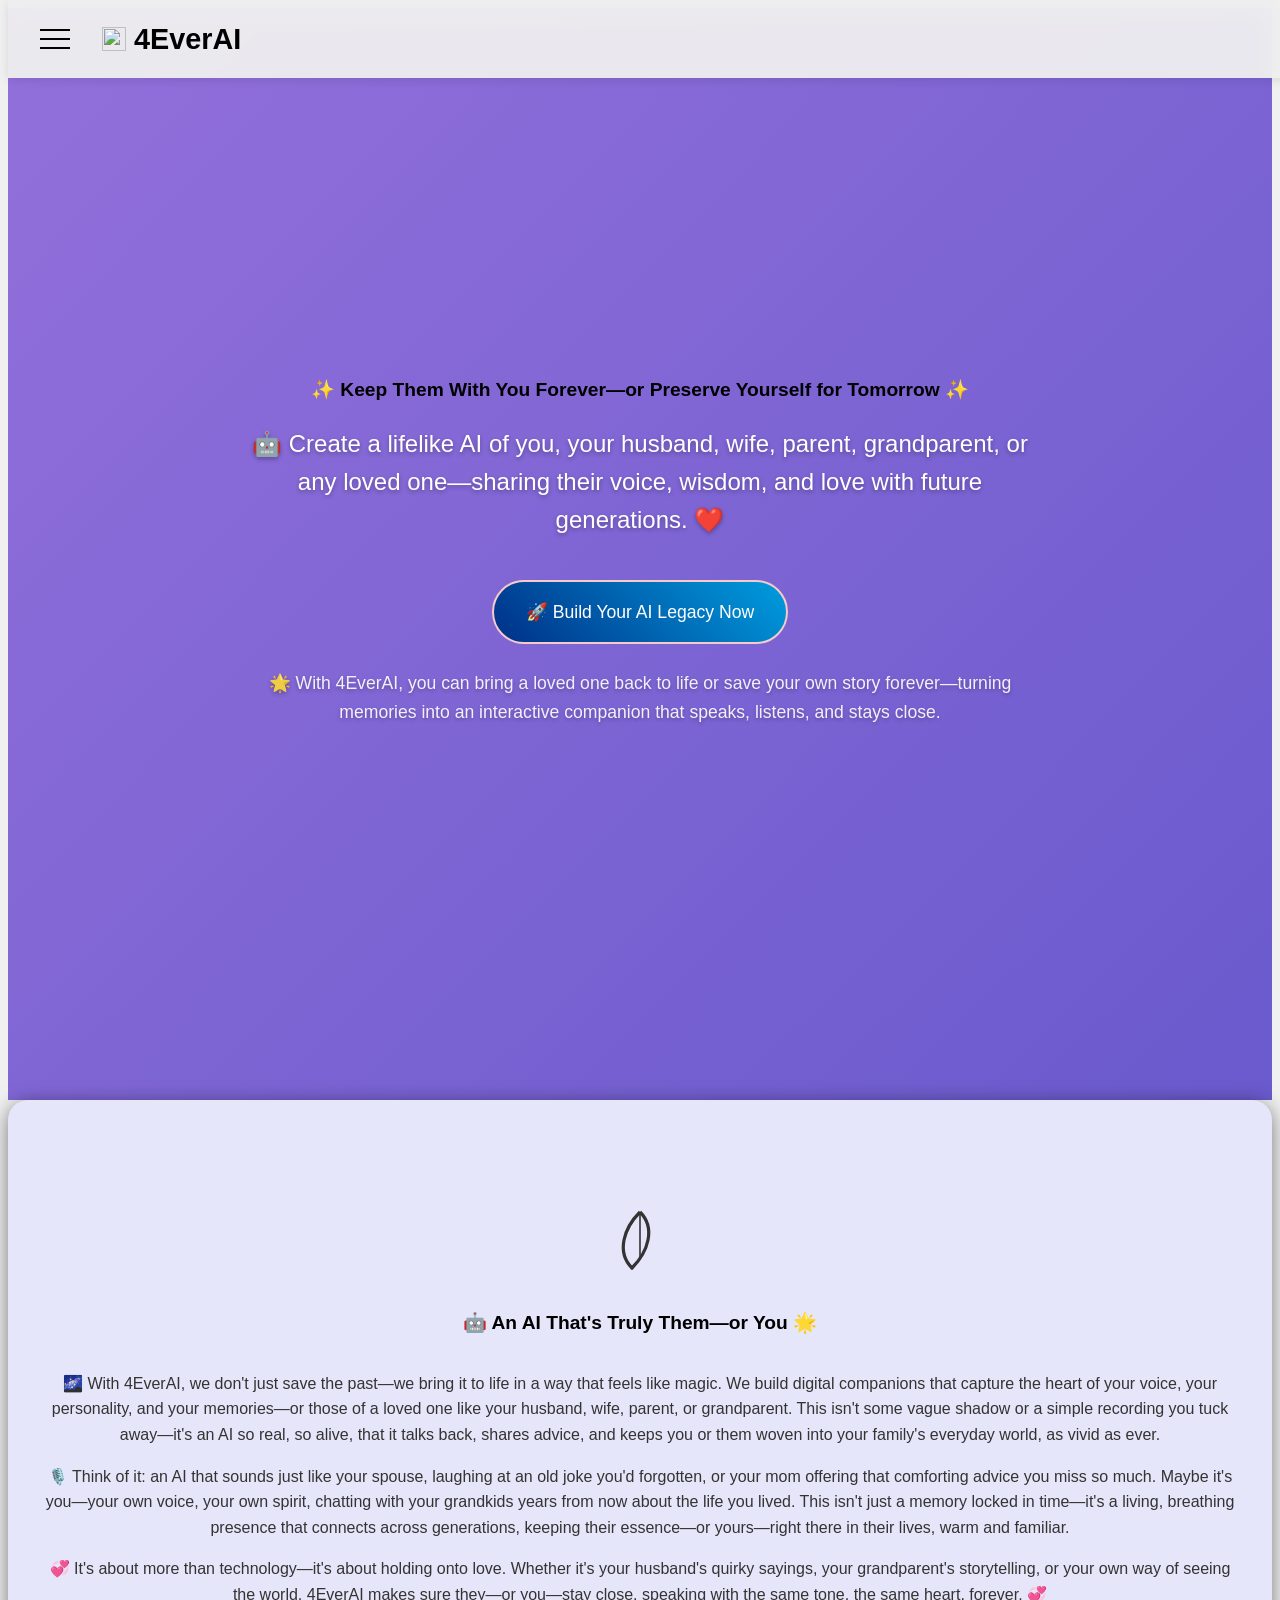
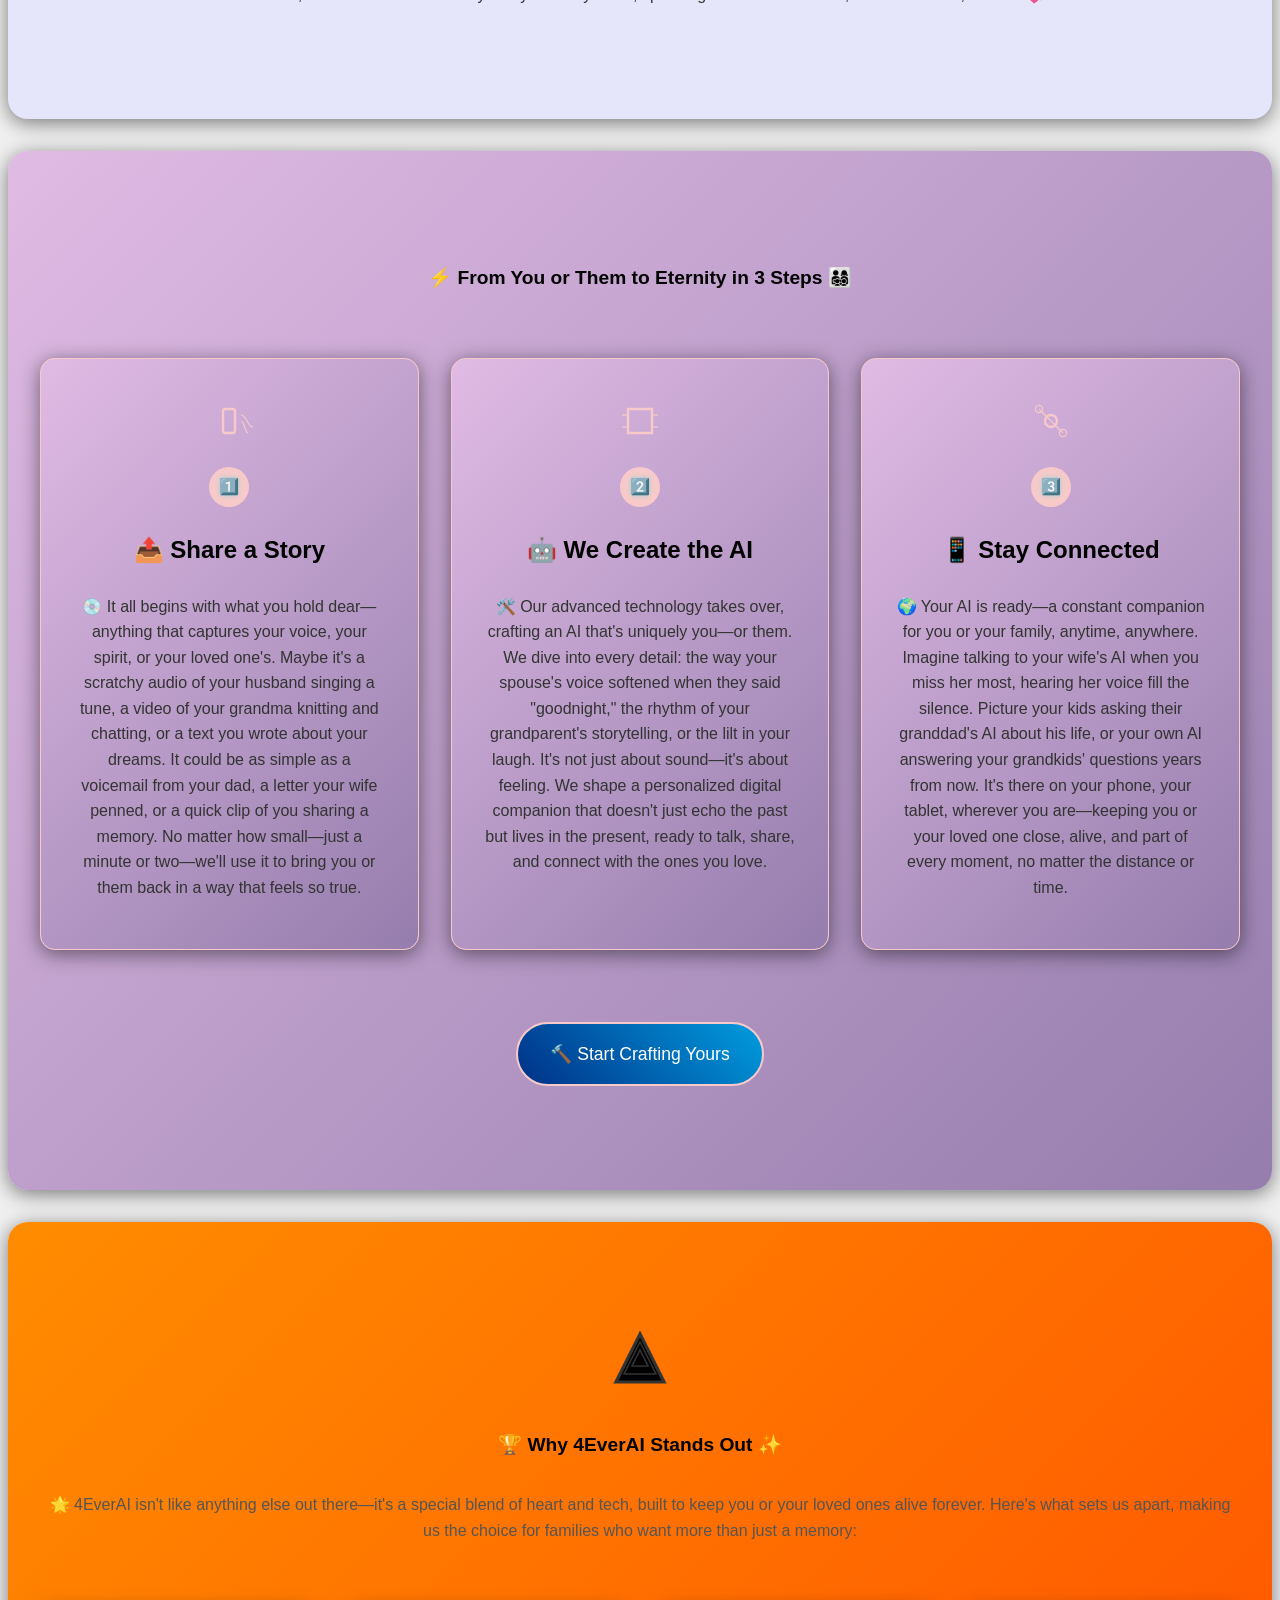
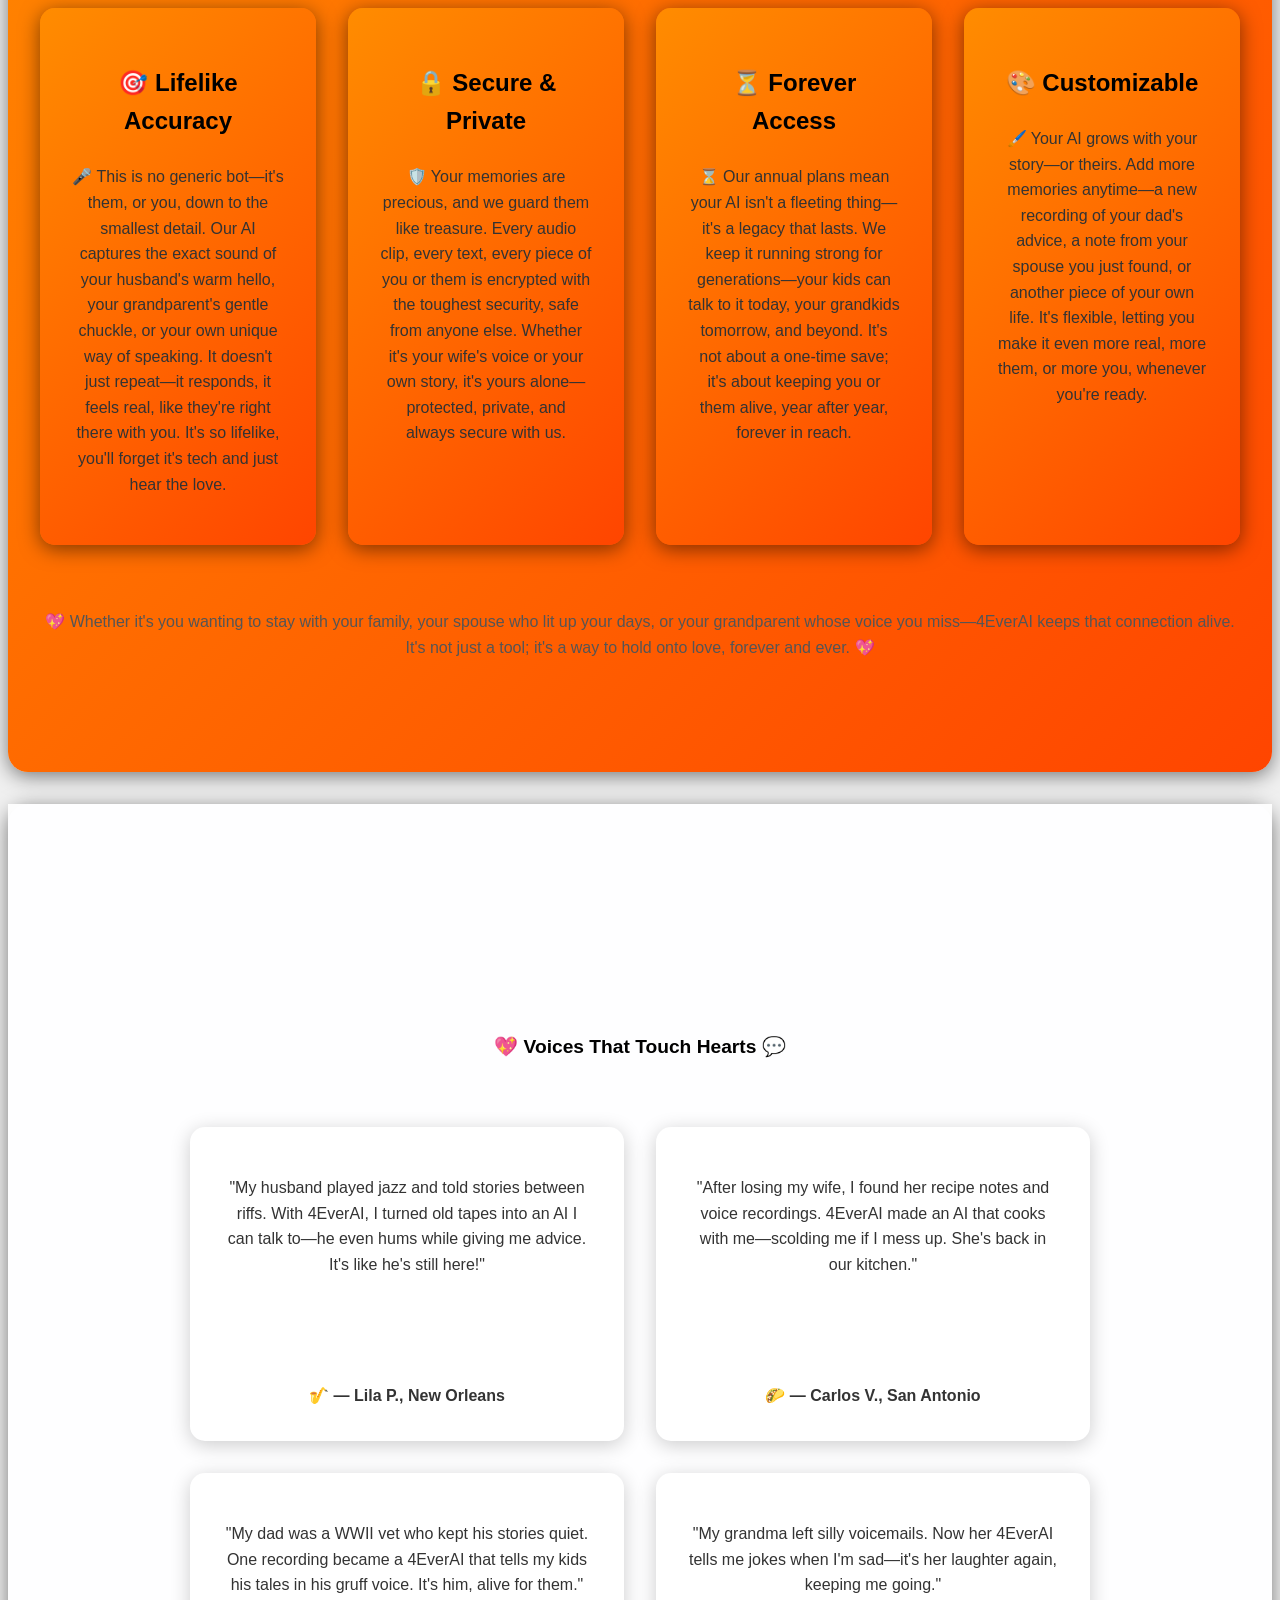
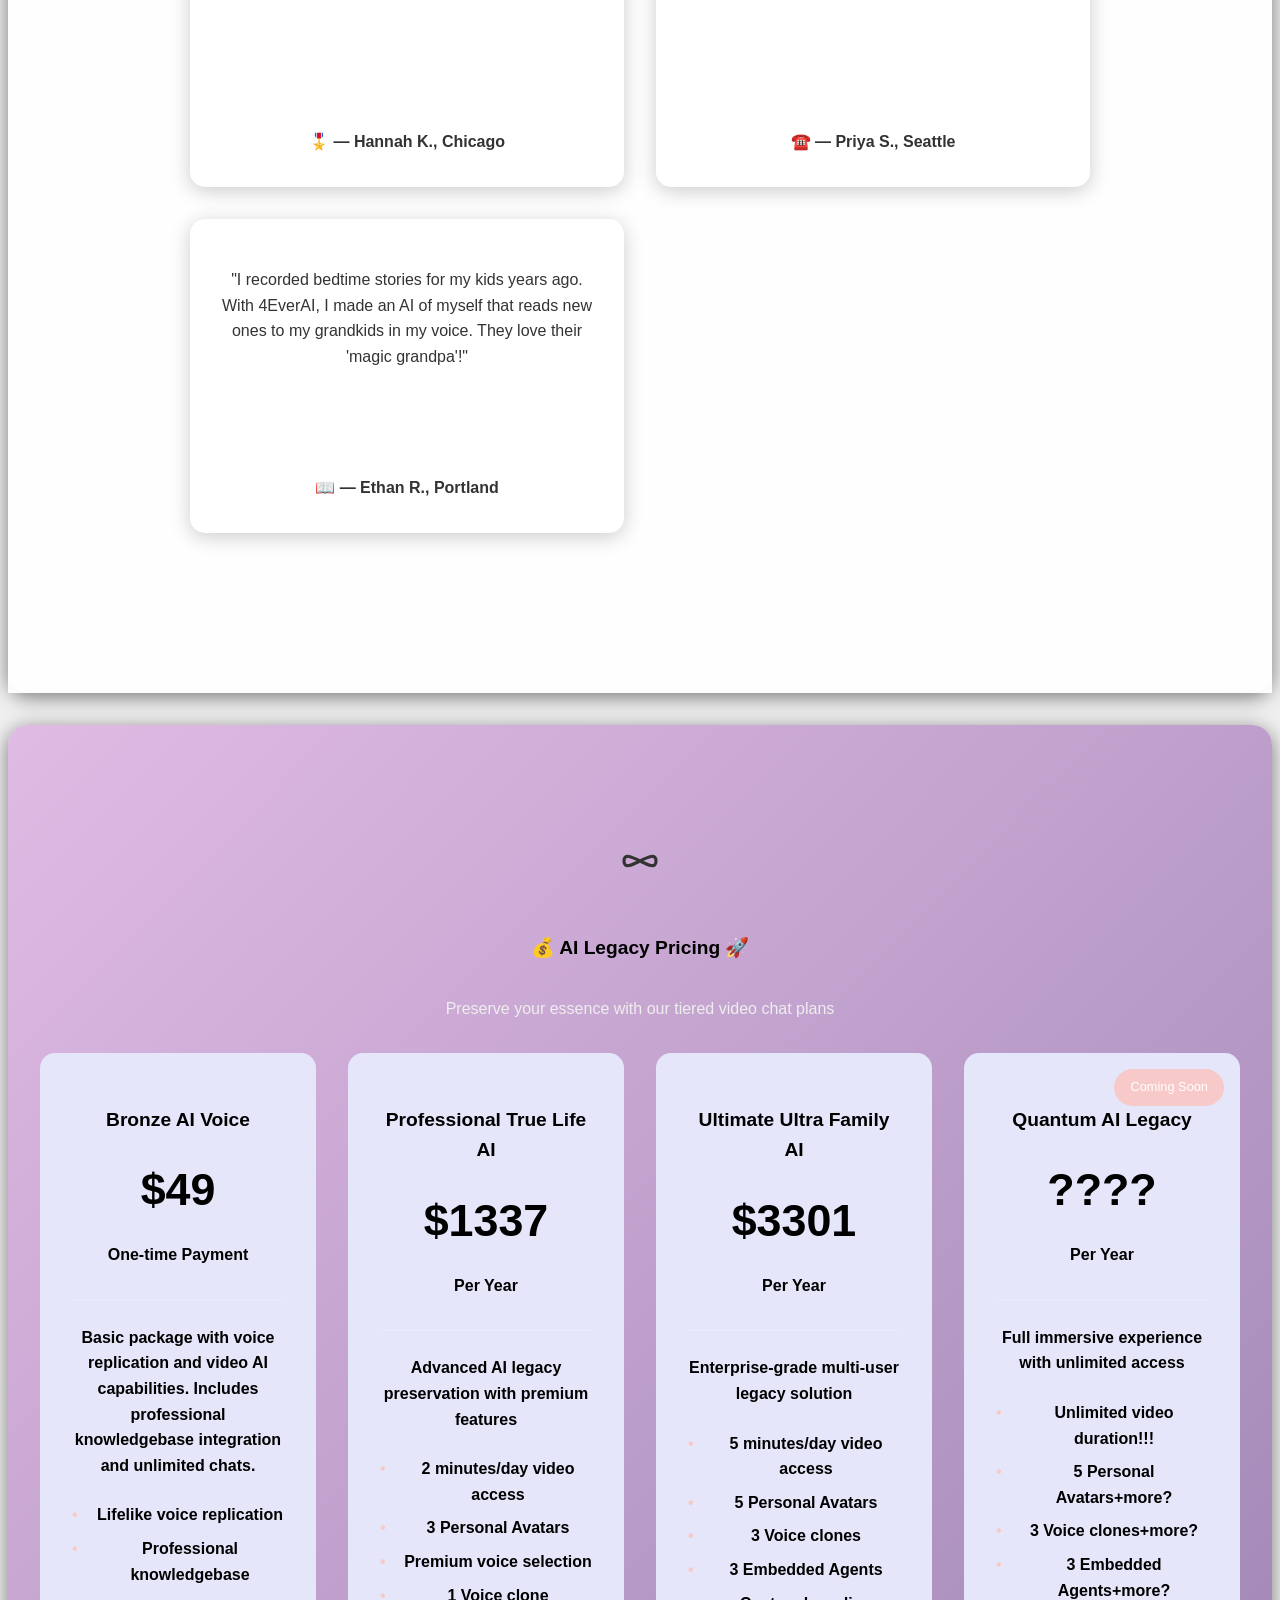
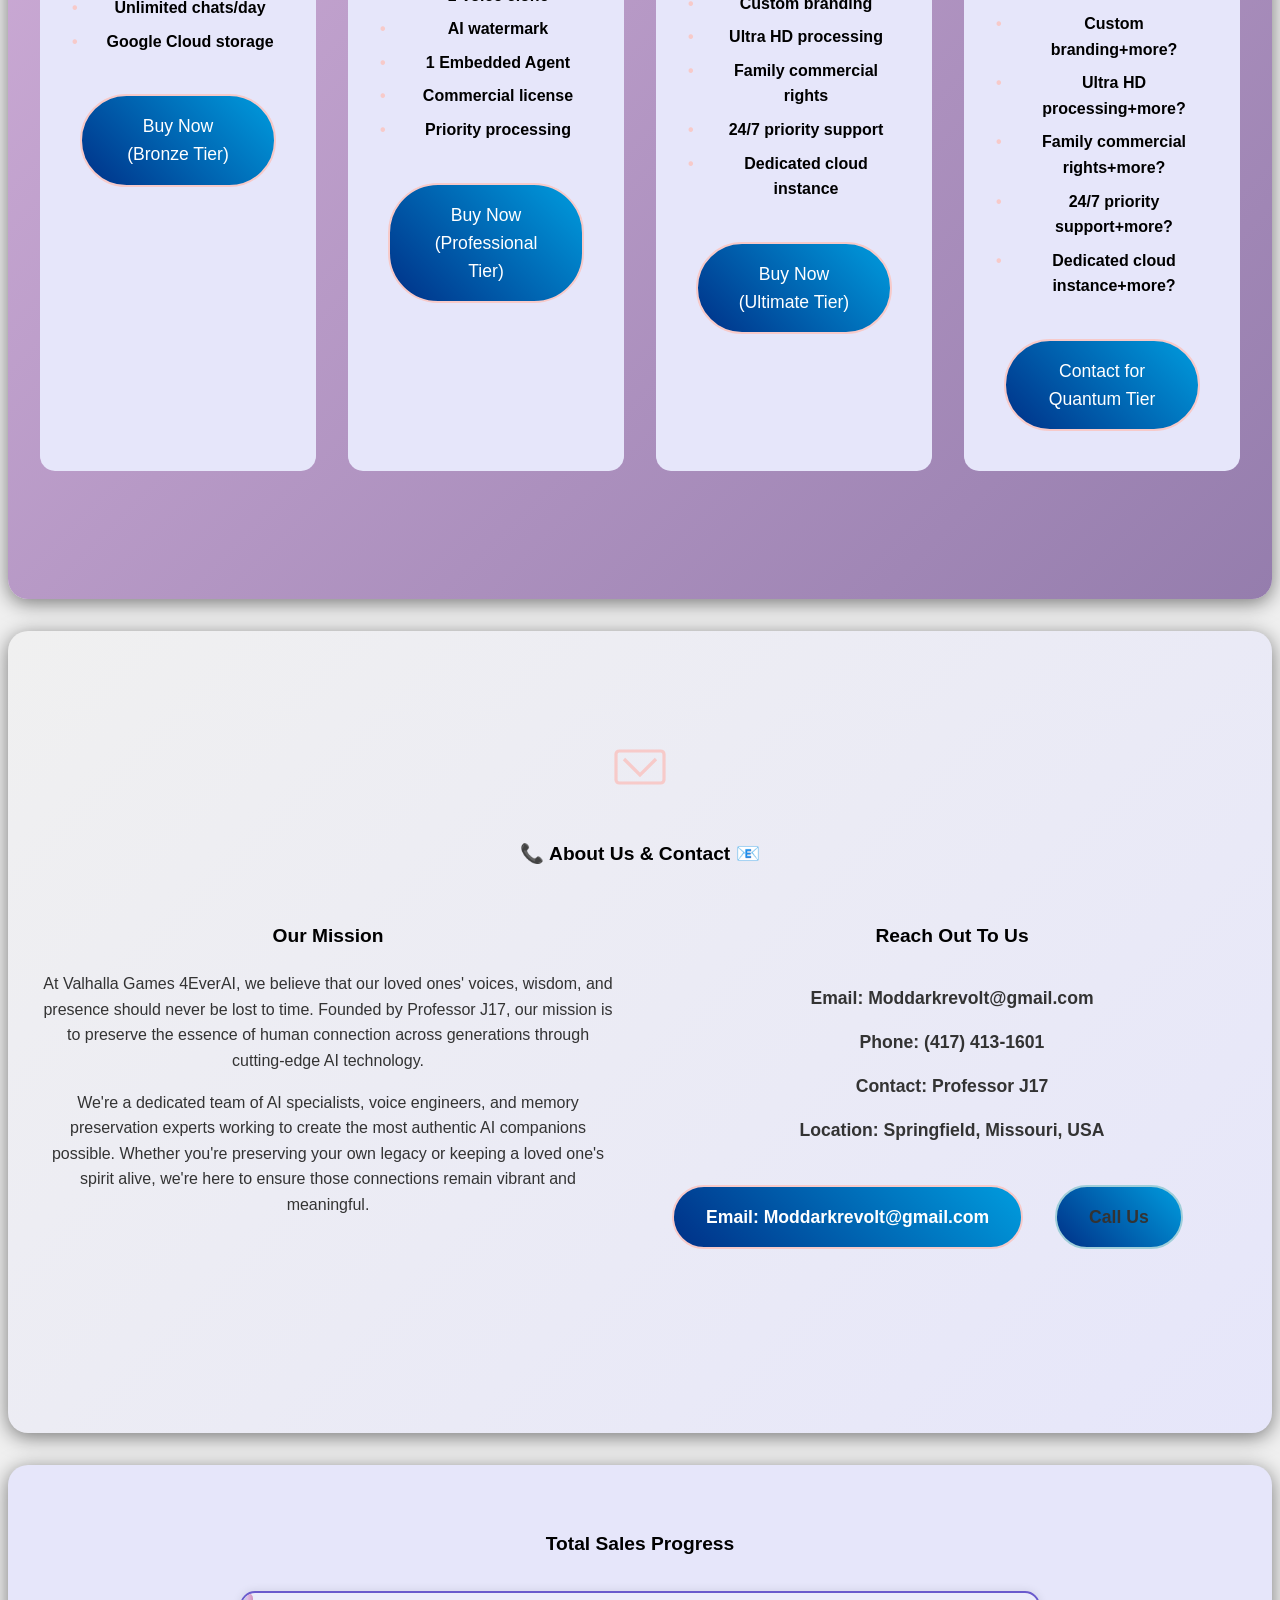
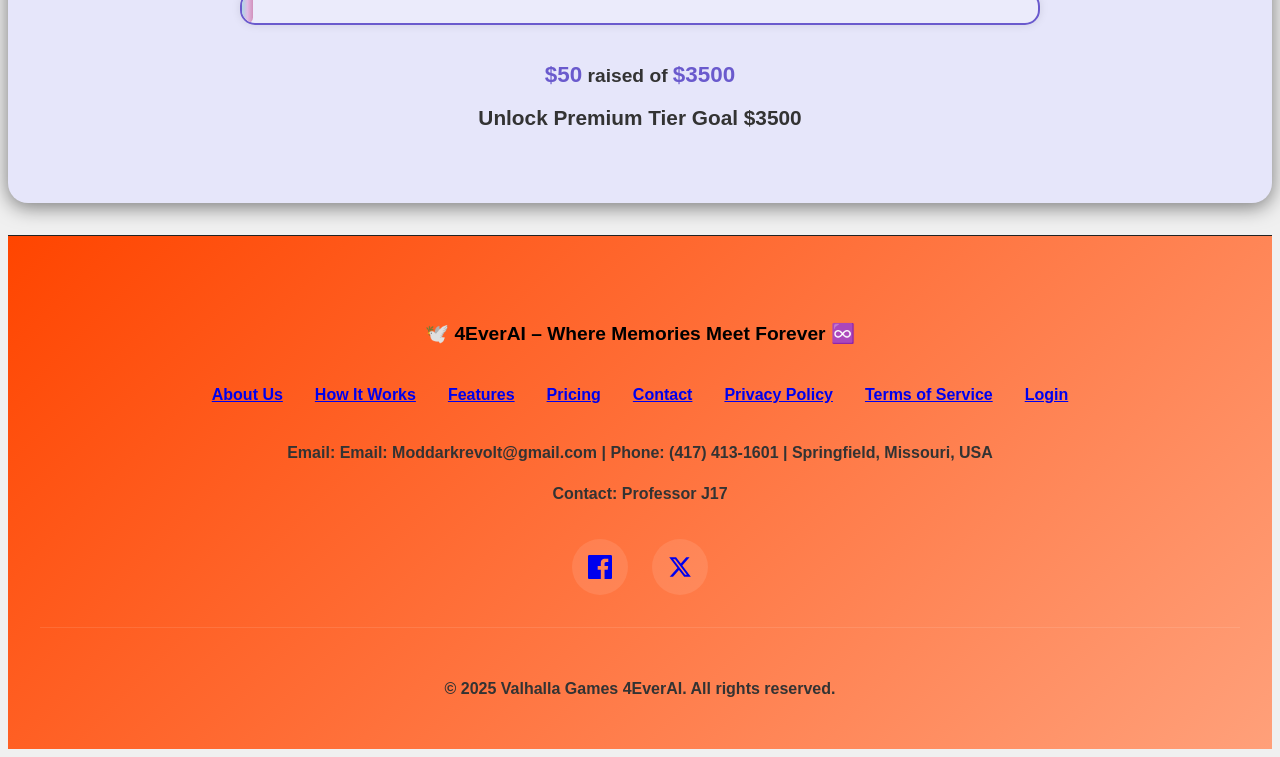
==== commit 8492b80c: "Update index.html" ====
--- a/index.html
+++ b/index.html
@@ -1321,13 +1321,13 @@
             <div class="contact-info">
                 <h3>Reach Out To Us</h3>
                 <ul class="contact-details-list">
-                    <li><strong>Email:</strong> <a href="/cdn-cgi/l/email-protection" class="__cf_email__" data-cfemail="315c5e555550435a4354475e5d4571565c50585d1f525e5c">[email&#160;protected]</a></li>
+                    <li><strong>Email: Moddarkrevolt@gmail.com</li>
                     <li><strong>Phone:</strong> (417) 413-1601</li>
                     <li><strong>Contact:</strong> Professor J17</li>
                     <li><strong>Location:</strong> Springfield, Missouri, USA</li>
                 </ul>
                 <div class="contact-buttons">
-                    <div class="cta-button">Email: <a href="/cdn-cgi/l/email-protection" class="__cf_email__" data-cfemail="bbd6d4dfdfdac9d0c9decdd4d7cffbdcd6dad2d795d8d4d6">[email&#160;protected]</a></div>
+                    <div class="cta-button">Email: Moddarkrevolt@gmail.com</div>
                     <a href="tel:+14174131601" class="cta-button secondary">Call Us</a>
                 </div>
             </div>
@@ -1361,7 +1361,7 @@
                 <a href="https://711131719.xyz/j17/index.html">Login</a>
             </div>
             <div class="contact-details">
-                <p>Email: <a href="/cdn-cgi/l/email-protection" class="__cf_email__" data-cfemail="bed3d1dadadfccd5ccdbc8d1d2cafed9d3dfd7d290ddd1d3">[email&#160;protected]</a> | Phone: (417) 413-1601 | Springfield, Missouri, USA</p>
+                <p>Email: Email: Moddarkrevolt@gmail.com | Phone: (417) 413-1601 | Springfield, Missouri, USA</p>
                 <p>Contact: Professor J17</p>
             </div>
             <div class="social-links">
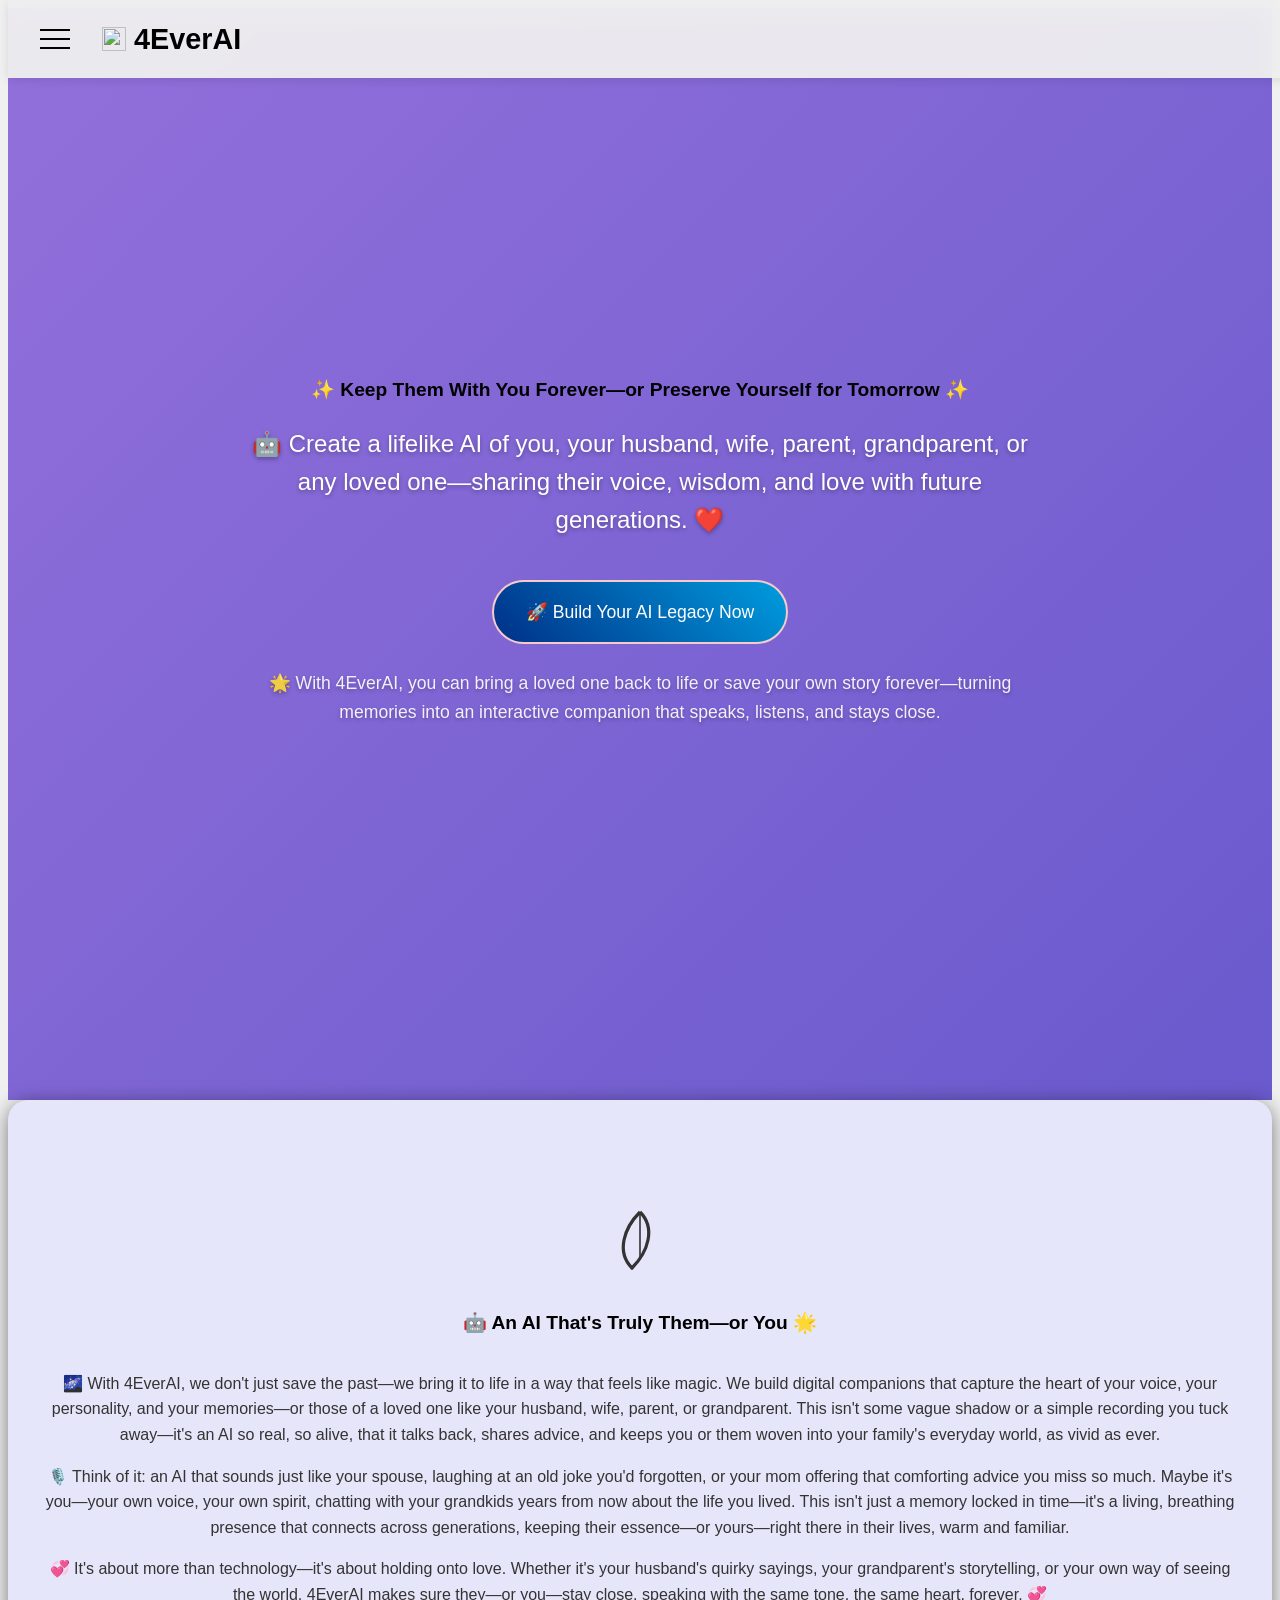
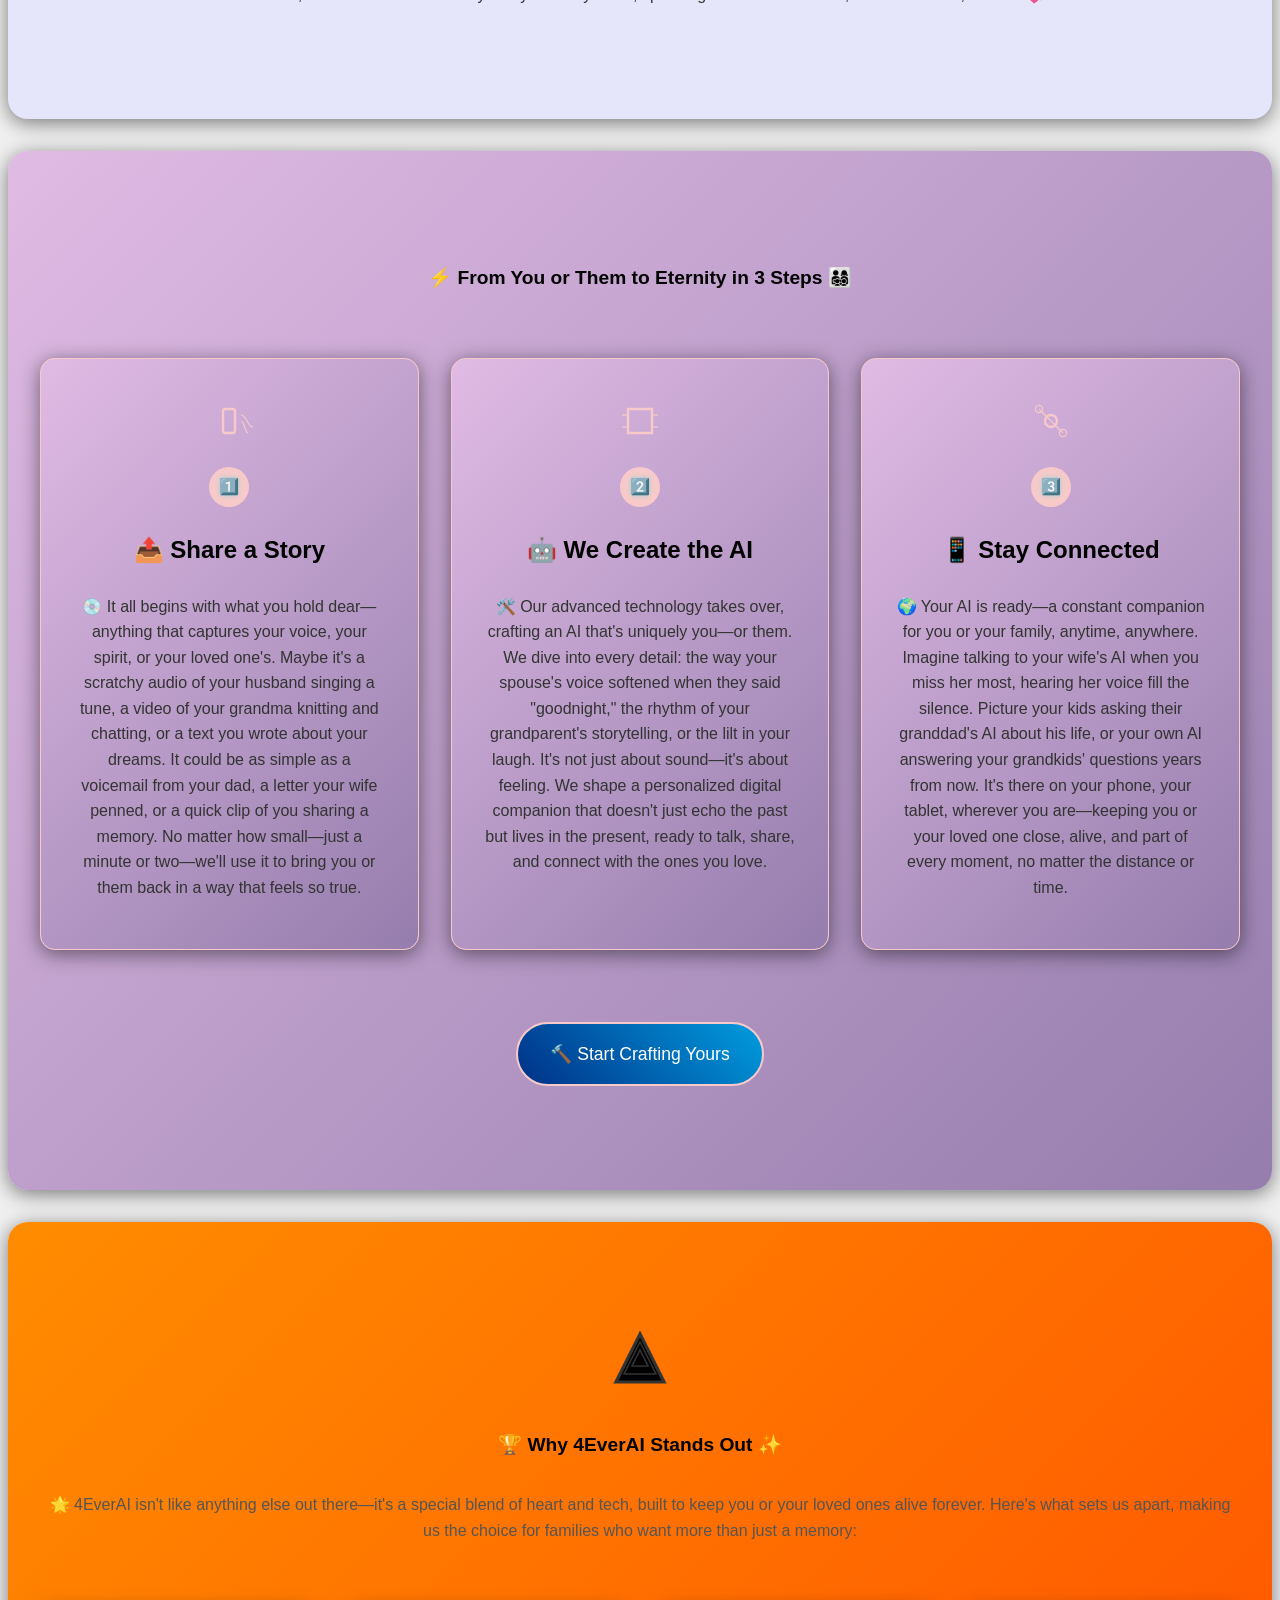
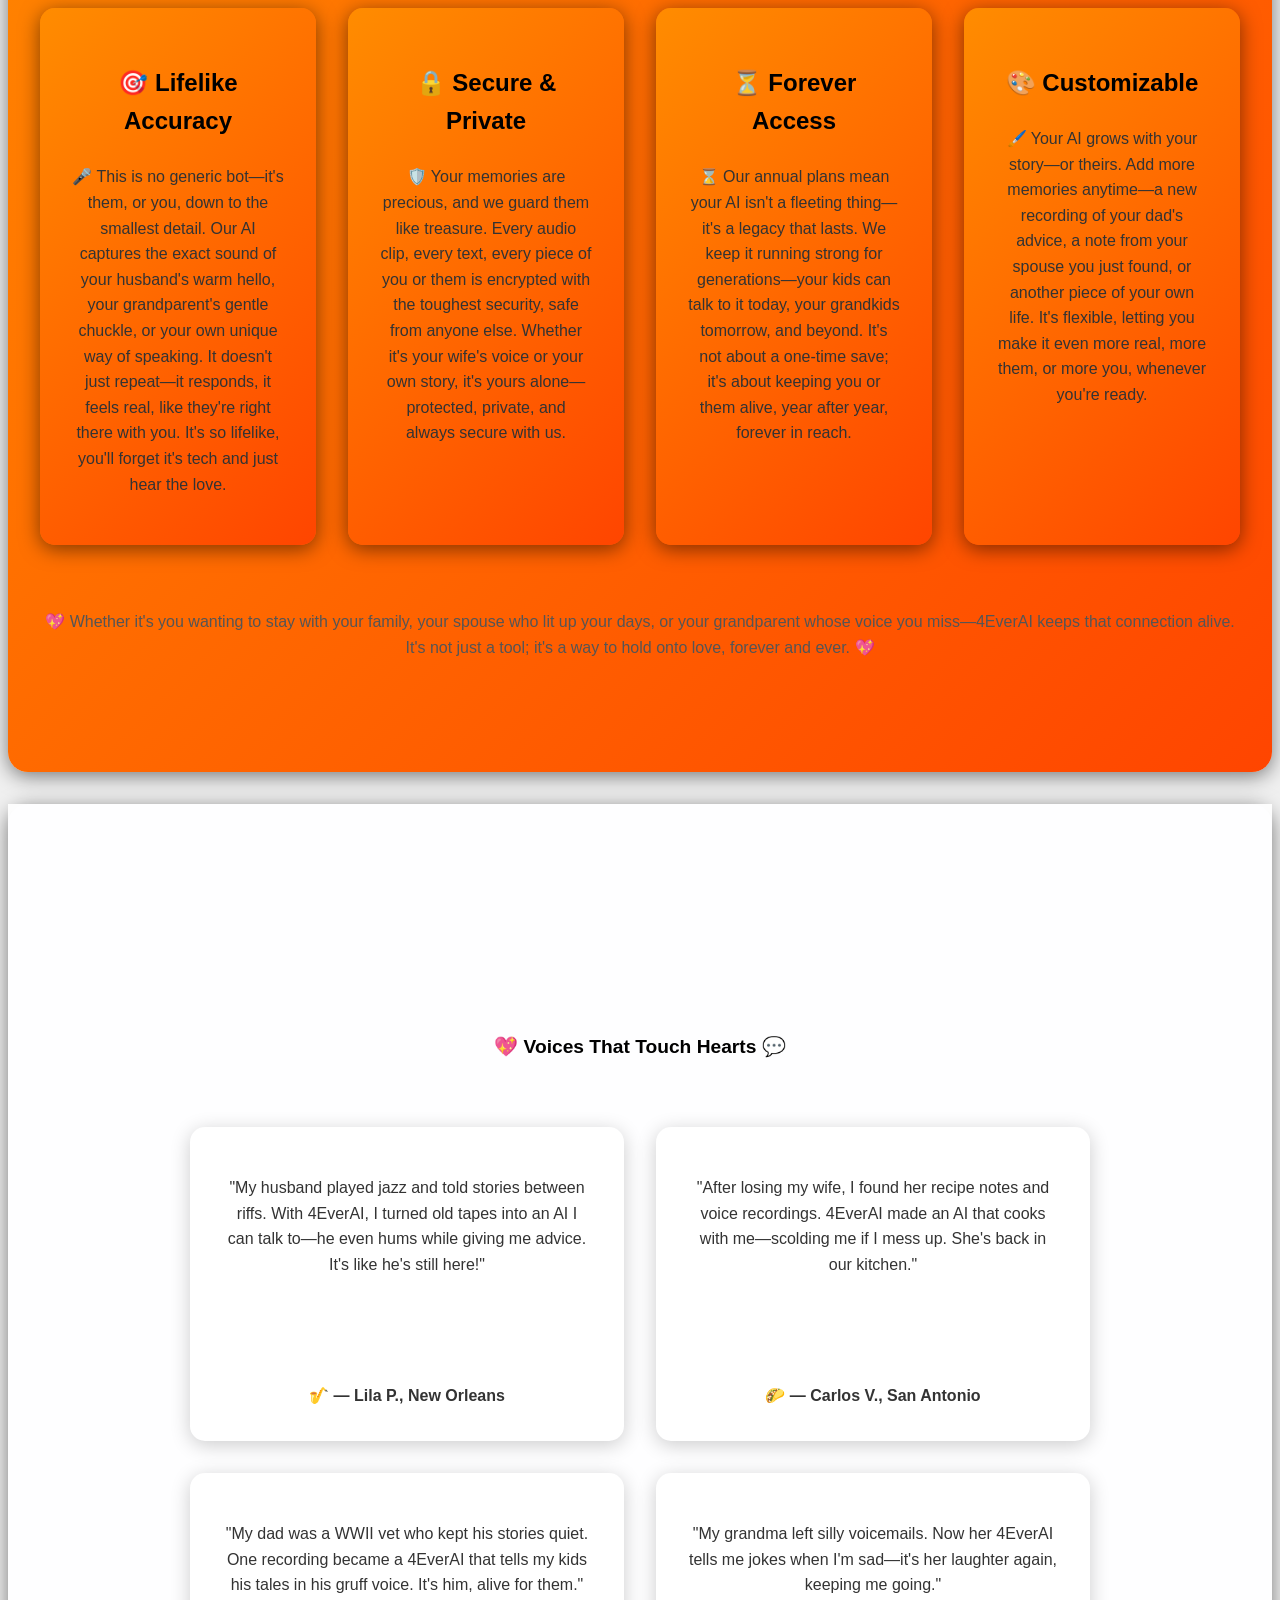
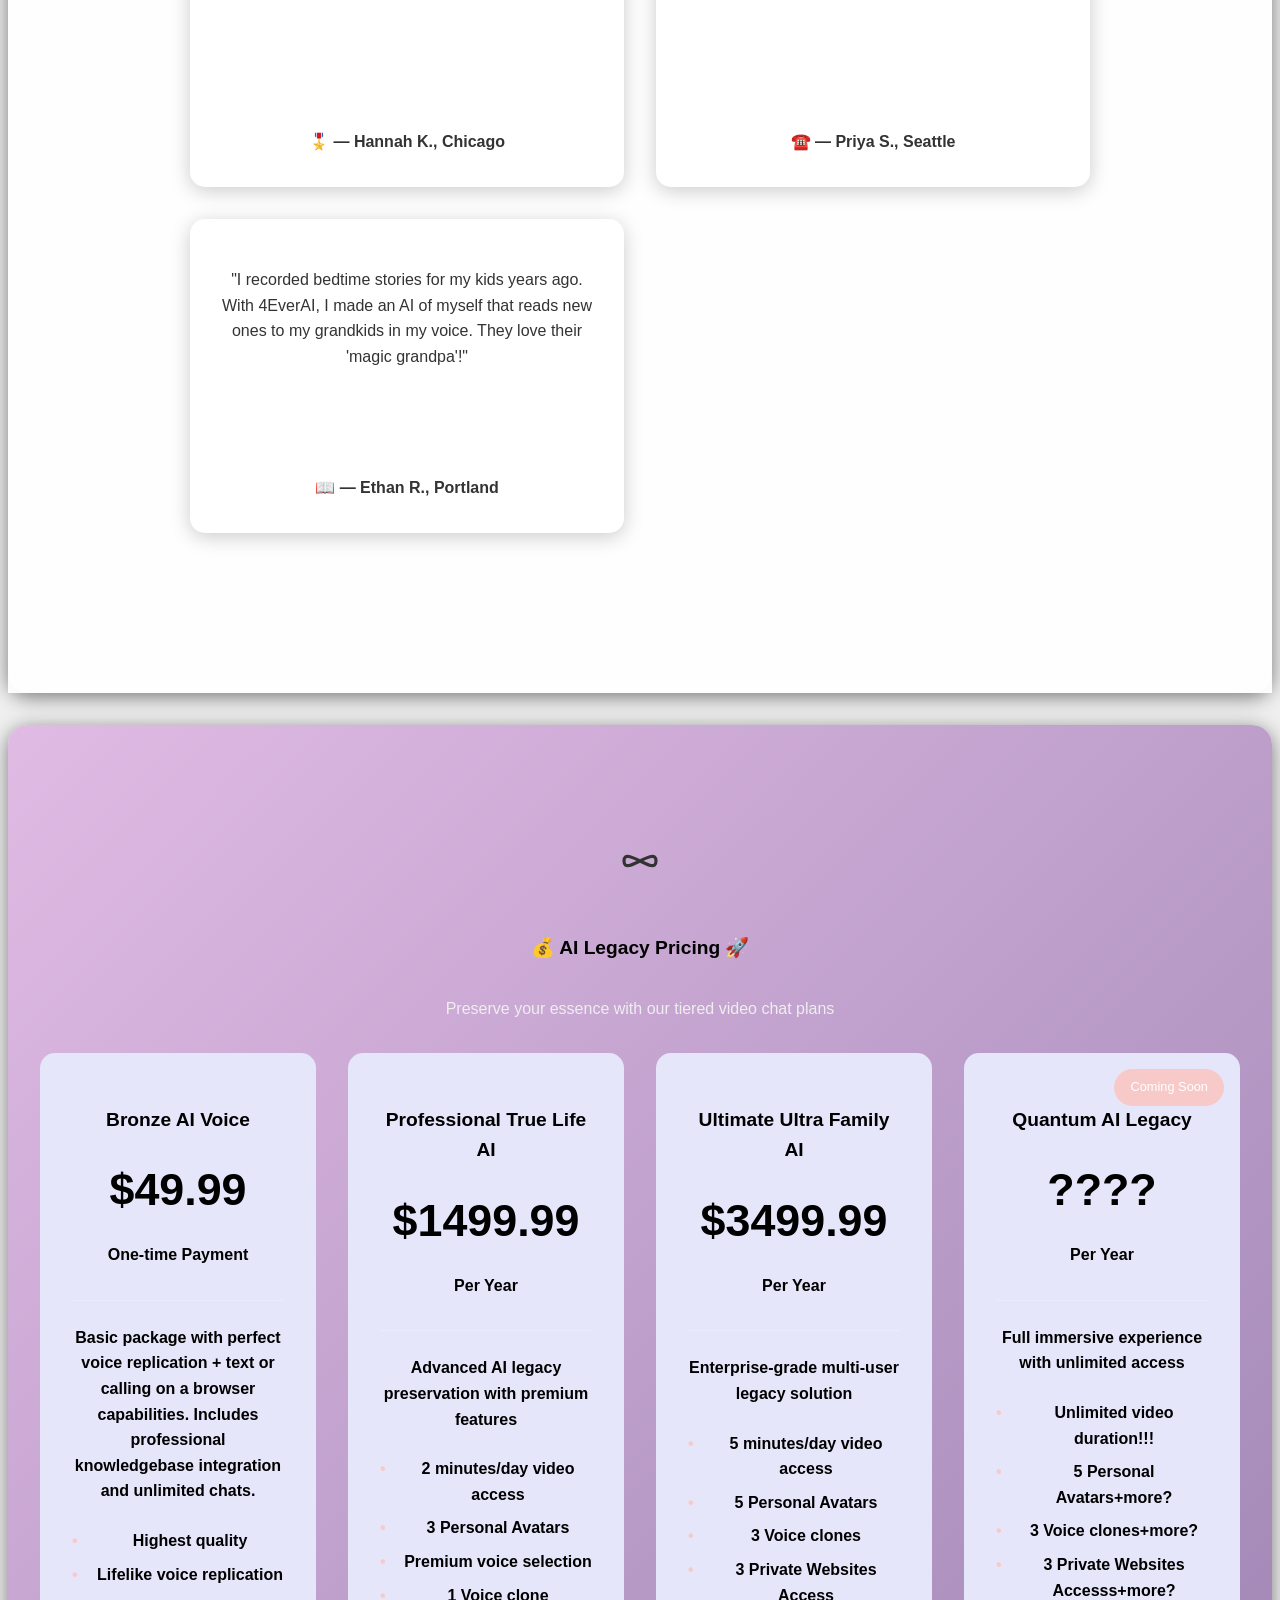
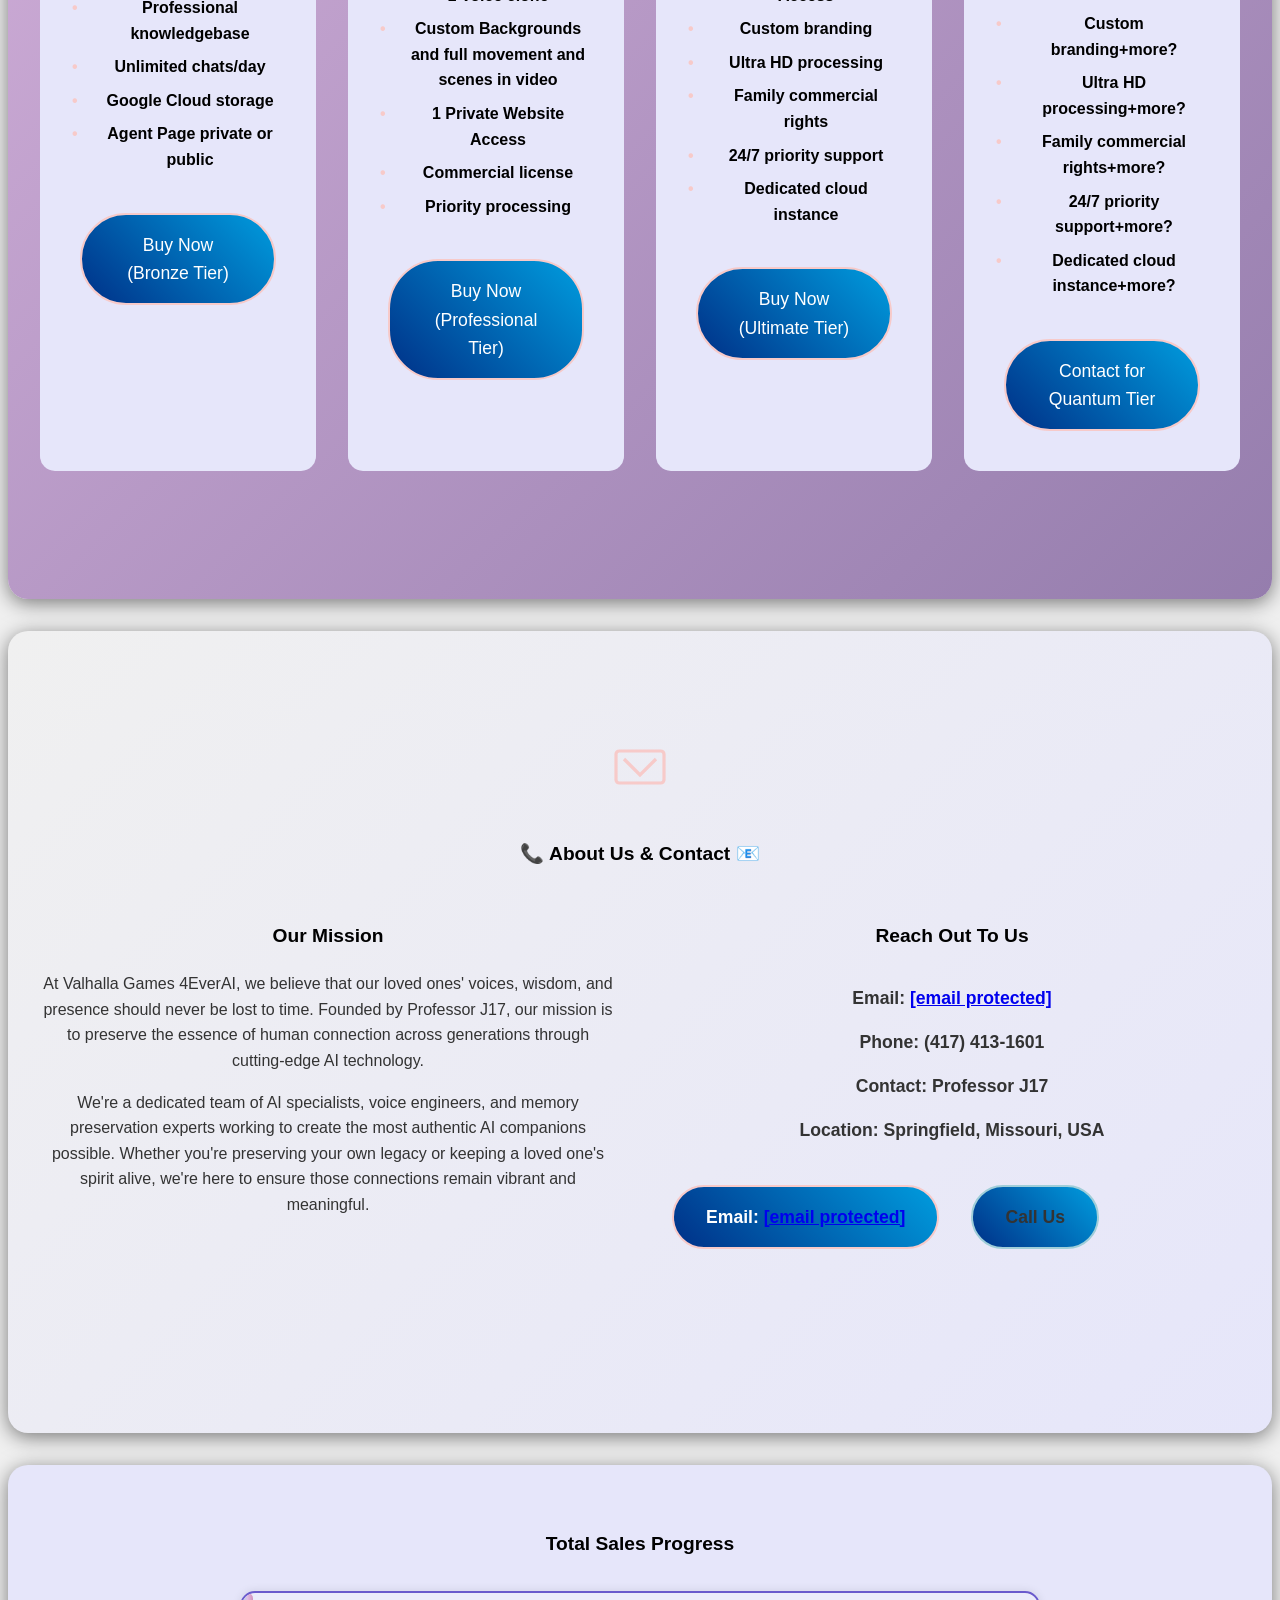
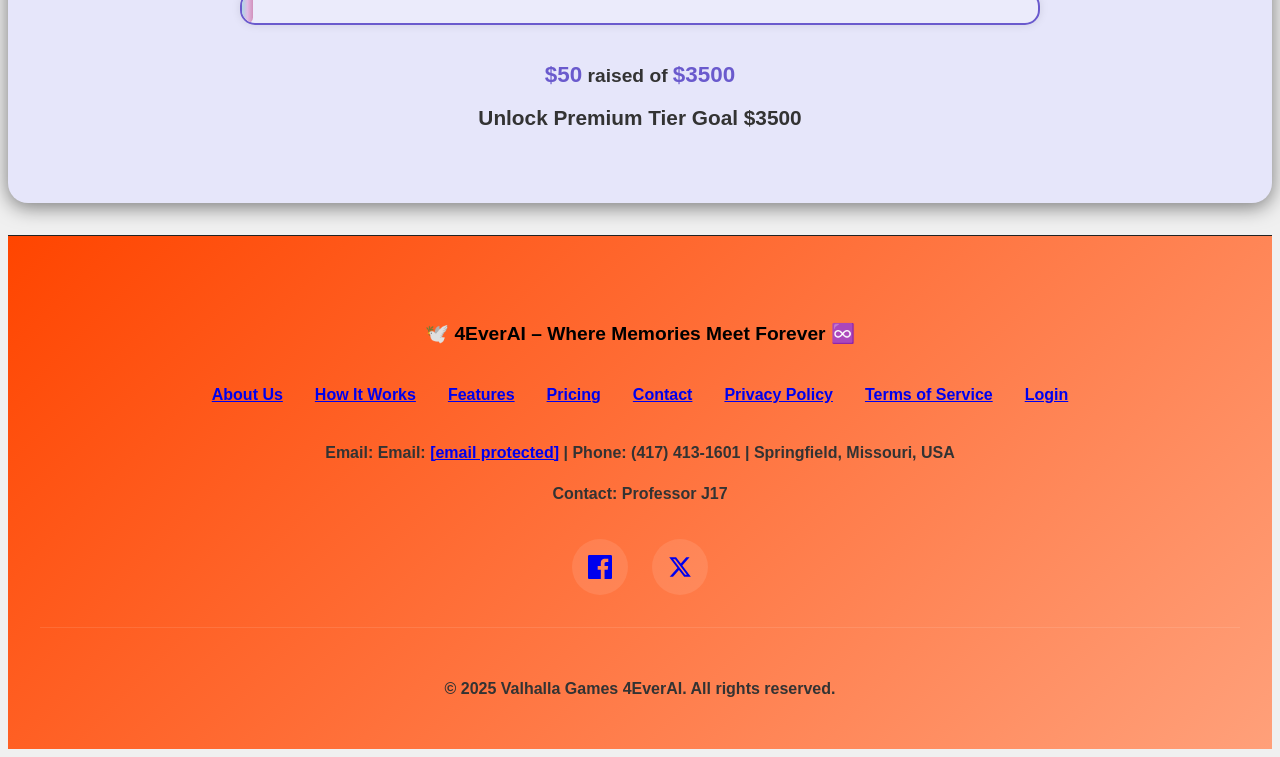
==== commit 6fe5acf4: "Update index.html" ====
--- a/index.html
+++ b/index.html
@@ -1218,15 +1218,17 @@
             <div class="pricing-plan">
                 <div class="plan-header">
                     <h3>Bronze AI Voice</h3>
-                    <div class="plan-price">$49</div>
+                    <div class="plan-price">$49.99</div>
                     <p>One-time Payment</p>
                 </div>
-                <p>Basic package with voice replication and video AI capabilities. Includes professional knowledgebase integration and unlimited chats.</p>
+                <p>Basic package with perfect voice replication + text or calling on a browser capabilities. Includes professional knowledgebase integration and unlimited chats.</p>
                 <ul class="plan-features">
+                    <li>Highest quality</li>
                     <li>Lifelike voice replication</li>
                     <li>Professional knowledgebase</li>
                     <li>Unlimited chats/day</li>
                     <li>Google Cloud storage</li>
+                    <li>Agent Page private or public</li>
                 </ul>
                 <div class="plan-cta">
                     <a href="https://www.paypal.com/ncp/payment/TDU87VPX725V8" class="cta-button">Buy Now (Bronze Tier)</a>
@@ -1236,7 +1238,7 @@
             <div class="pricing-plan">
                 <div class="plan-header">
                     <h3>Professional True Life AI</h3>
-                    <div class="plan-price">$1337</div>
+                    <div class="plan-price">$1499.99</div>
                     <p>Per Year</p>
                 </div>
                 <p>Advanced AI legacy preservation with premium features</p>
@@ -1245,8 +1247,8 @@
                     <li>3 Personal Avatars</li>
                     <li>Premium voice selection</li>
                     <li>1 Voice clone</li>
-                    <li>AI watermark</li>
-                    <li>1 Embedded Agent</li>
+                    <li>Custom Backgrounds and full movement and scenes in video</li>
+                    <li>1 Private Website Access</li>
                     <li>Commercial license</li>
                     <li>Priority processing</li>
                 </ul>
@@ -1258,7 +1260,7 @@
             <div class="pricing-plan">
                 <div class="plan-header">
                     <h3>Ultimate Ultra Family AI</h3>
-                    <div class="plan-price">$3301</div>
+                    <div class="plan-price">$3499.99</div>
                     <p>Per Year</p>
                 </div>
                 <p>Enterprise-grade multi-user legacy solution</p>
@@ -1266,7 +1268,7 @@
                     <li>5 minutes/day video access</li>
                     <li>5 Personal Avatars</li>
                     <li>3 Voice clones</li>
-                    <li>3 Embedded Agents</li>
+                    <li>3 Private Websites Access</li>
                     <li>Custom branding</li>
                     <li>Ultra HD processing</li>
                     <li>Family commercial rights</li>
@@ -1290,7 +1292,7 @@
                     <li>Unlimited video duration!!!</li>
                     <li>5 Personal Avatars+more?</li>
                     <li>3 Voice clones+more?</li>
-                    <li>3 Embedded Agents+more?</li>
+                    <li>3 Private Websites Accesss+more?</li>
                     <li>Custom branding+more?</li>
                     <li>Ultra HD processing+more?</li>
                     <li>Family commercial rights+more?</li>
@@ -1321,13 +1323,13 @@
             <div class="contact-info">
                 <h3>Reach Out To Us</h3>
                 <ul class="contact-details-list">
-                    <li><strong>Email: Moddarkrevolt@gmail.com</li>
+                    <li><strong>Email: <a href="/cdn-cgi/l/email-protection" class="__cf_email__" data-cfemail="d994b6bdbdb8abb2abbcafb6b5ad99beb4b8b0b5f7bab6b4">[email&#160;protected]</a></li>
                     <li><strong>Phone:</strong> (417) 413-1601</li>
                     <li><strong>Contact:</strong> Professor J17</li>
                     <li><strong>Location:</strong> Springfield, Missouri, USA</li>
                 </ul>
                 <div class="contact-buttons">
-                    <div class="cta-button">Email: Moddarkrevolt@gmail.com</div>
+                    <div class="cta-button">Email: <a href="/cdn-cgi/l/email-protection" class="__cf_email__" data-cfemail="24694b404045564f5641524b4850644349454d480a474b49">[email&#160;protected]</a></div>
                     <a href="tel:+14174131601" class="cta-button secondary">Call Us</a>
                 </div>
             </div>
@@ -1361,7 +1363,7 @@
                 <a href="https://711131719.xyz/j17/index.html">Login</a>
             </div>
             <div class="contact-details">
-                <p>Email: Email: Moddarkrevolt@gmail.com | Phone: (417) 413-1601 | Springfield, Missouri, USA</p>
+                <p>Email: Email: <a href="/cdn-cgi/l/email-protection" class="__cf_email__" data-cfemail="15587a717174677e6770637a7961557278747c793b767a78">[email&#160;protected]</a> | Phone: (417) 413-1601 | Springfield, Missouri, USA</p>
                 <p>Contact: Professor J17</p>
             </div>
             <div class="social-links">
@@ -1382,7 +1384,7 @@
         </div>
     </footer>
 
-    <script data-cfasync="false" src="/cdn-cgi/scripts/5c5dd728/cloudflare-static/email-decode.min.js"></script><script data-cfasync="false" src="/cdn-cgi/scripts/5c5dd728/cloudflare-static/email-decode.min.js"></script><script type="module">
+    <script data-cfasync="false" src="/cdn-cgi/scripts/5c5dd728/cloudflare-static/email-decode.min.js"></script><script data-cfasync="false" src="/cdn-cgi/scripts/5c5dd728/cloudflare-static/email-decode.min.js"></script><script data-cfasync="false" src="/cdn-cgi/scripts/5c5dd728/cloudflare-static/email-decode.min.js"></script><script type="module">
     document.addEventListener('DOMContentLoaded', () => {
       const hamburgerMenu = document.querySelector('.hamburger-menu');
       const navLinks = document.querySelector('.nav-links');
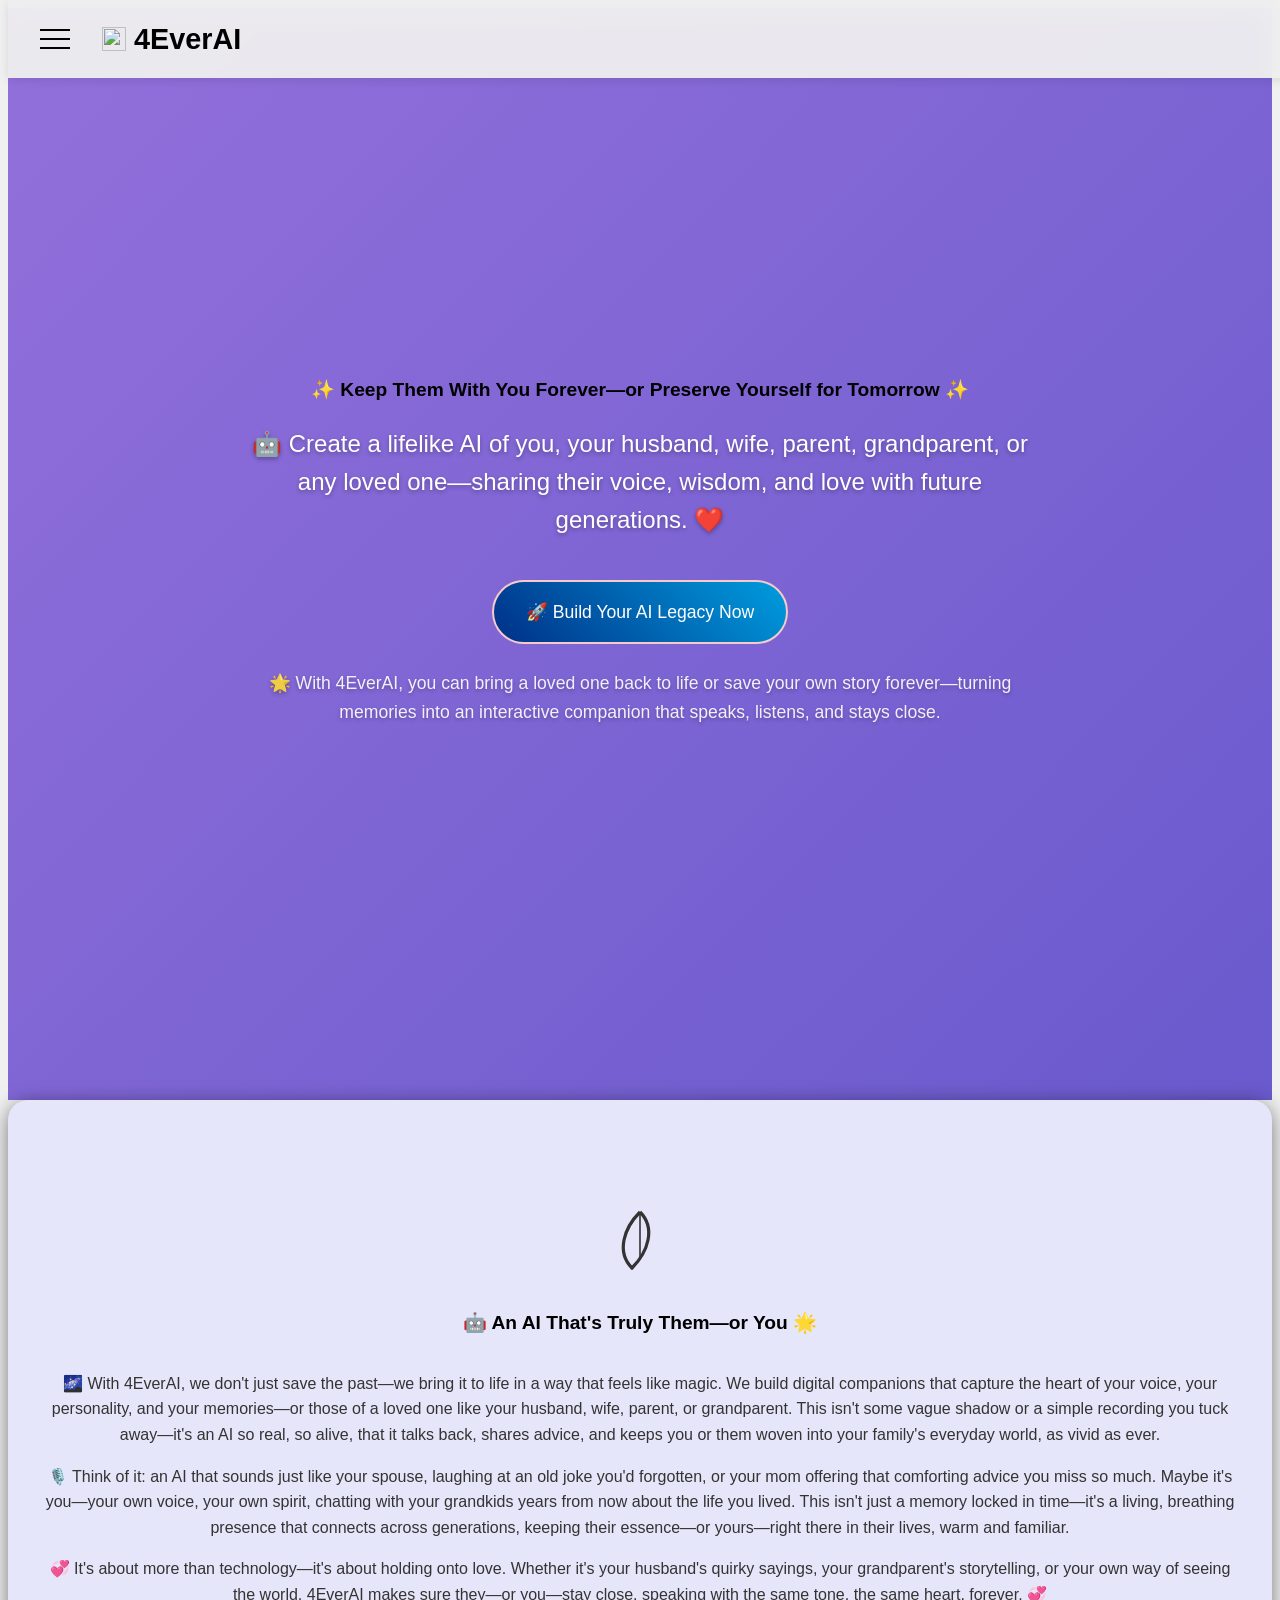
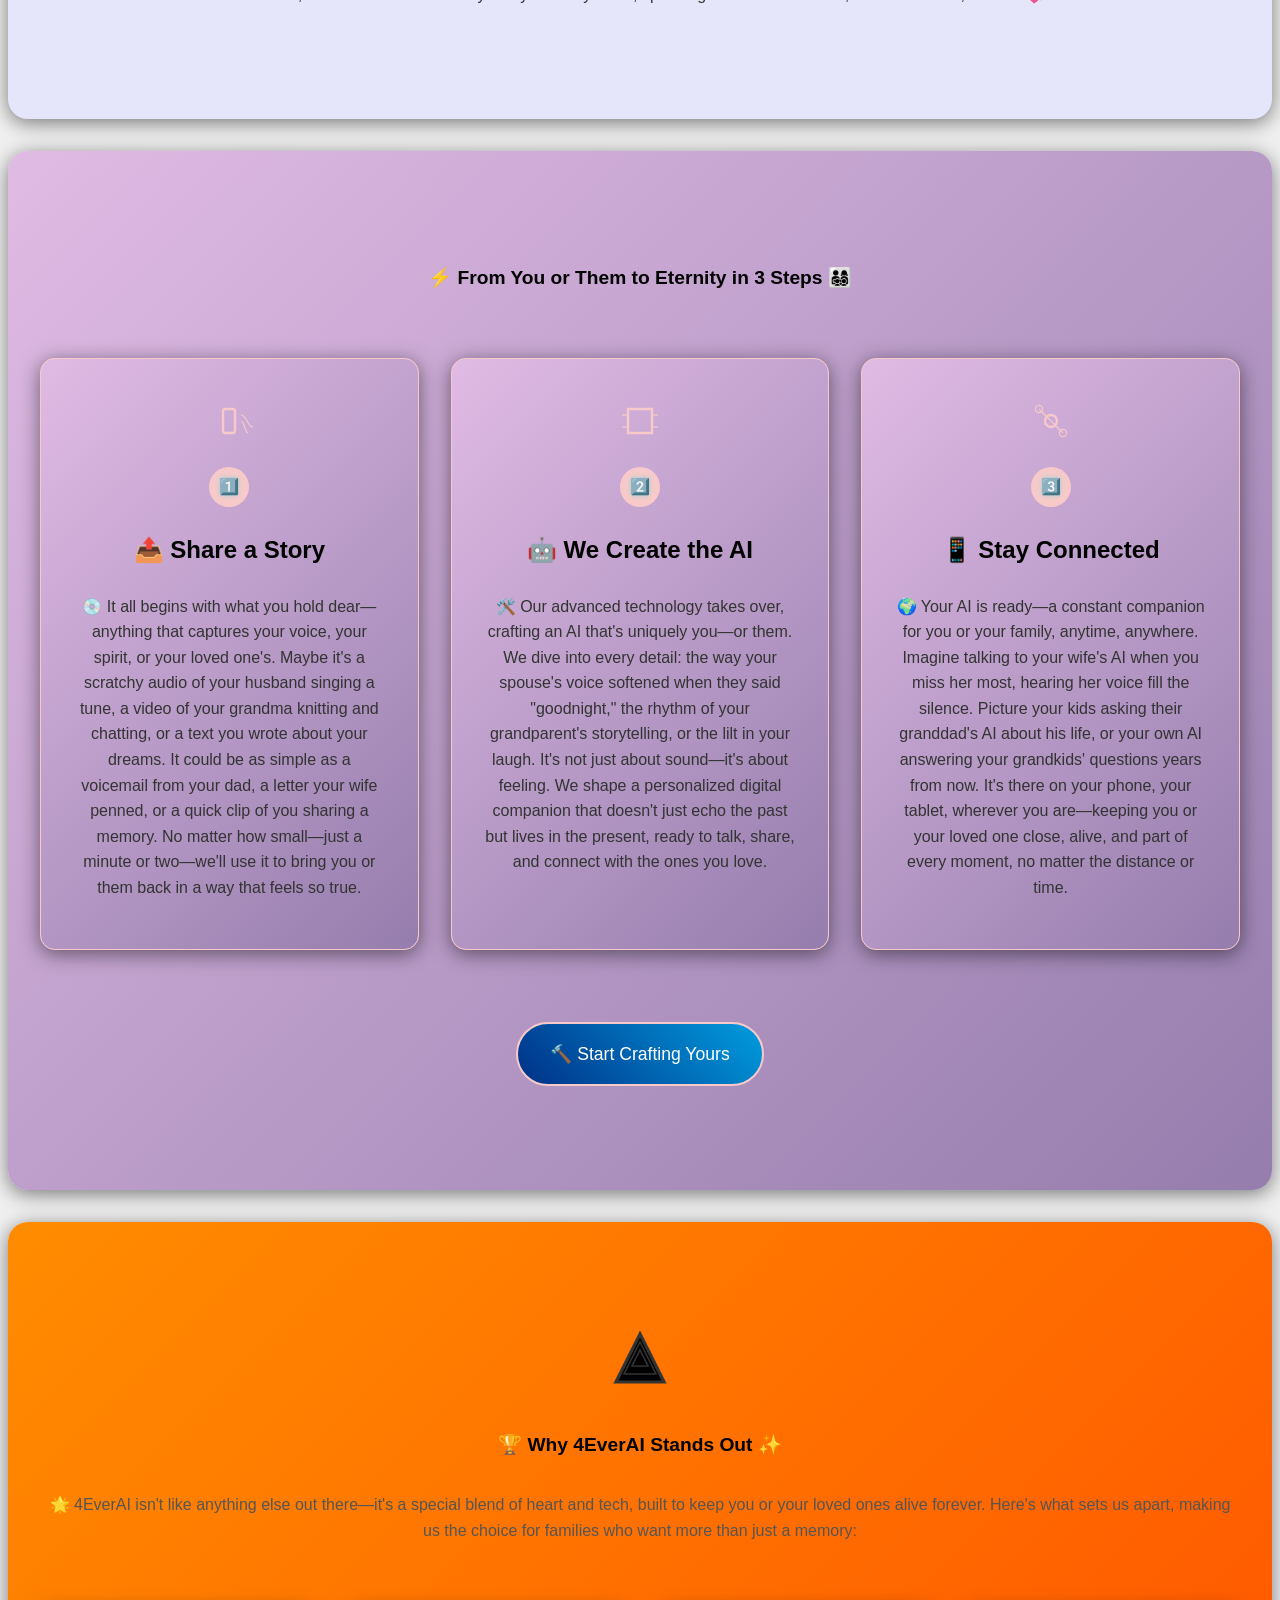
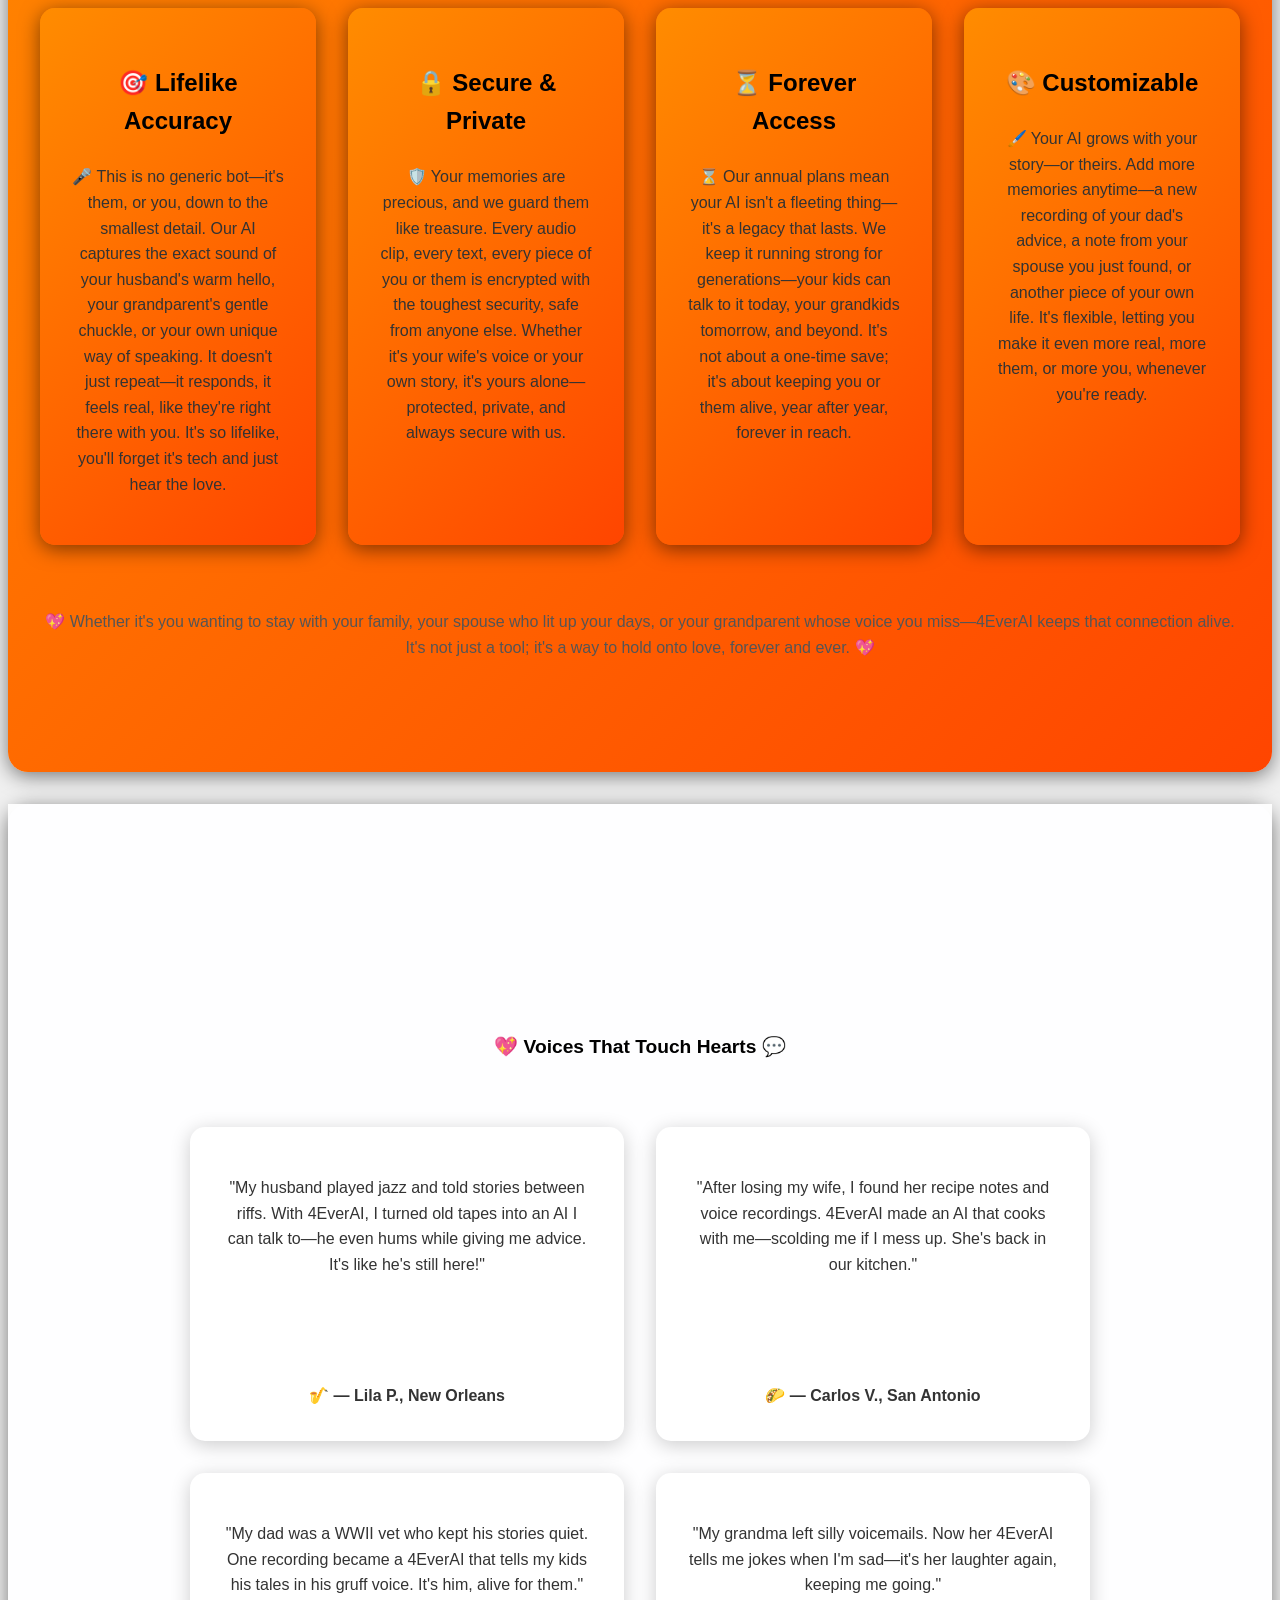
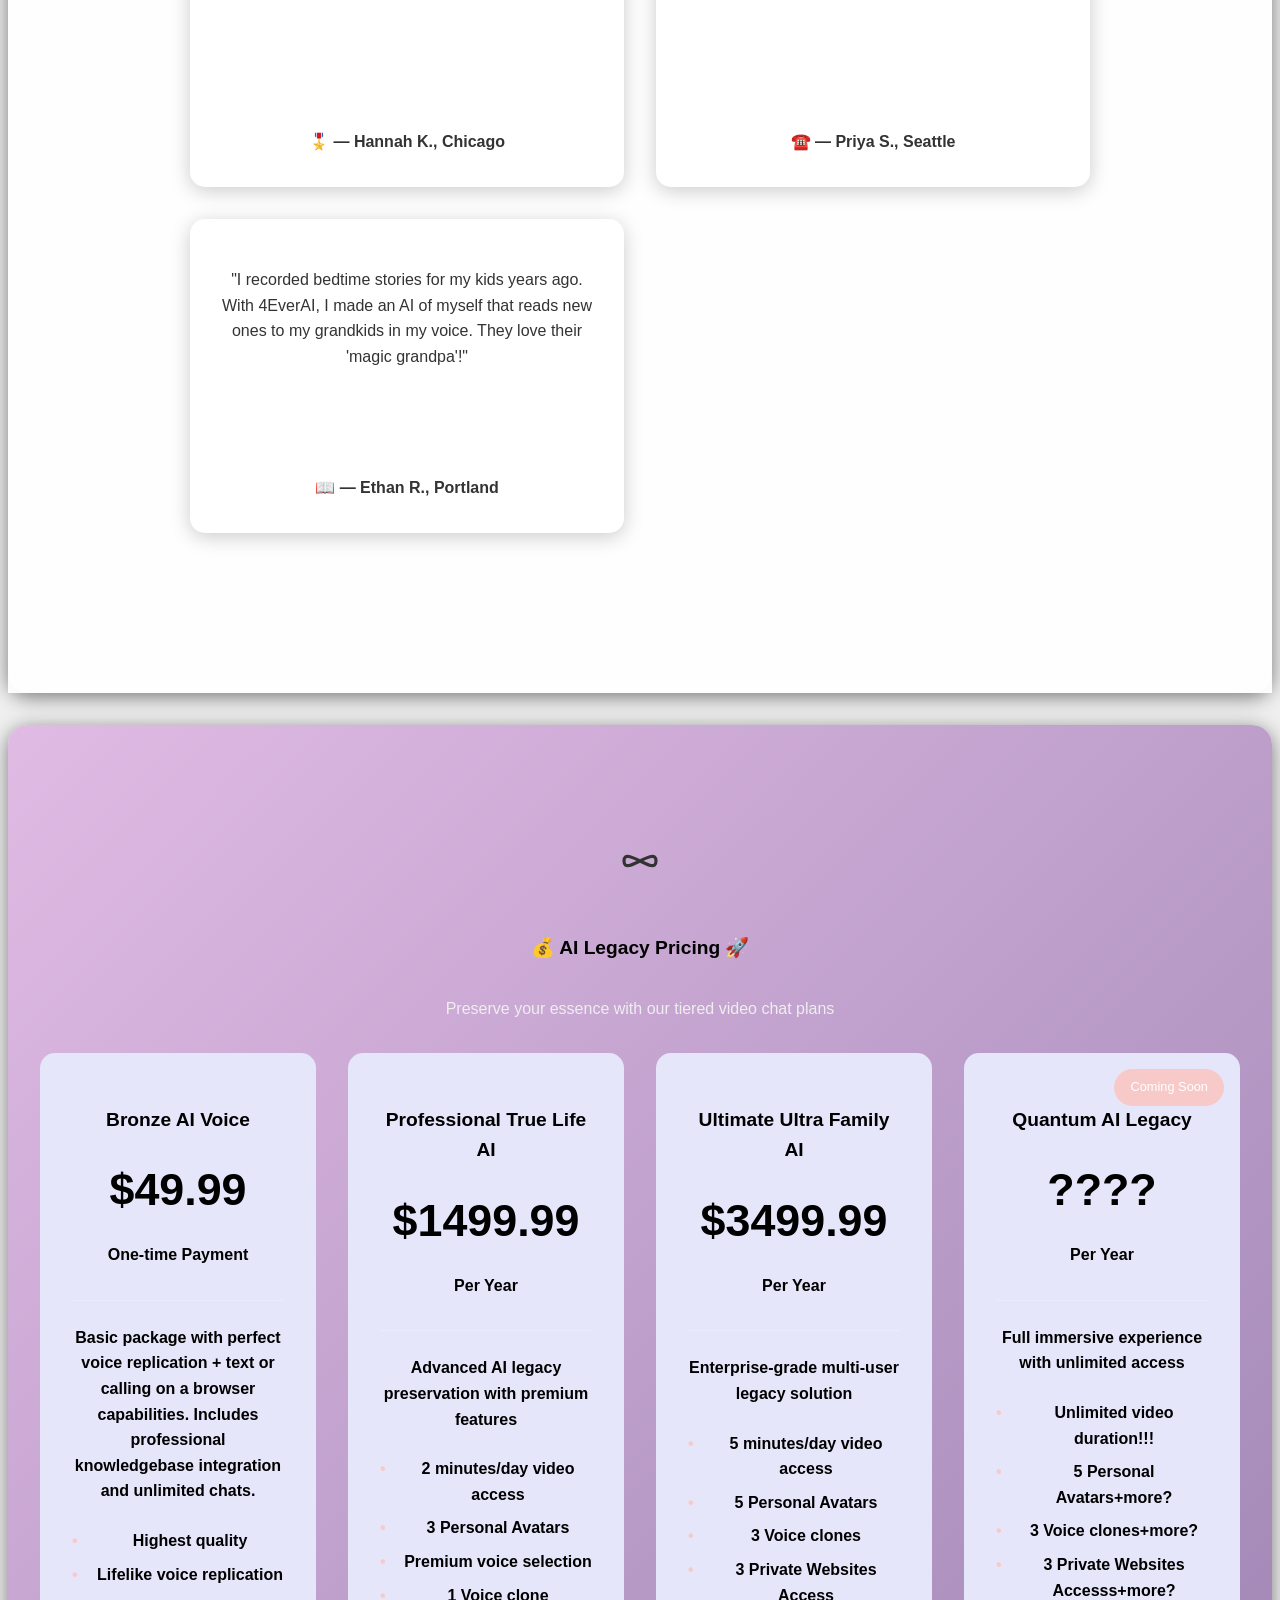
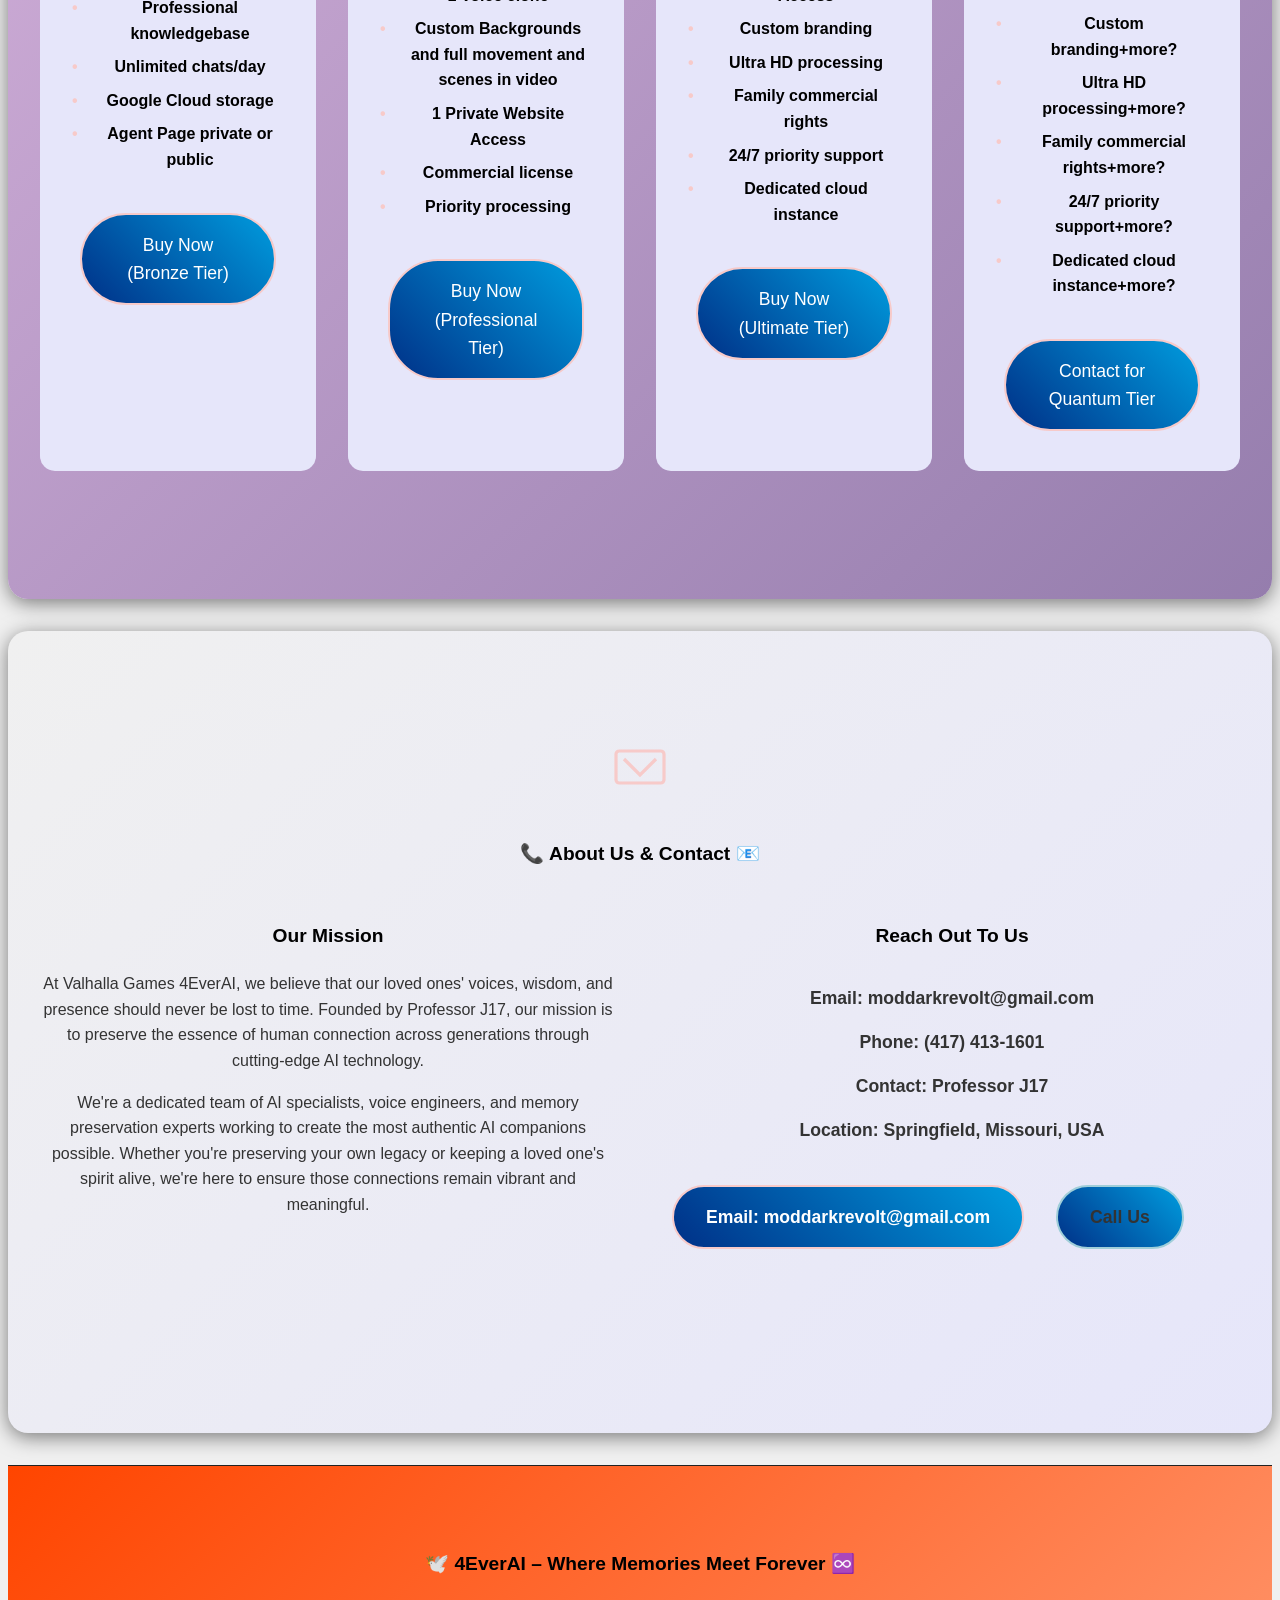
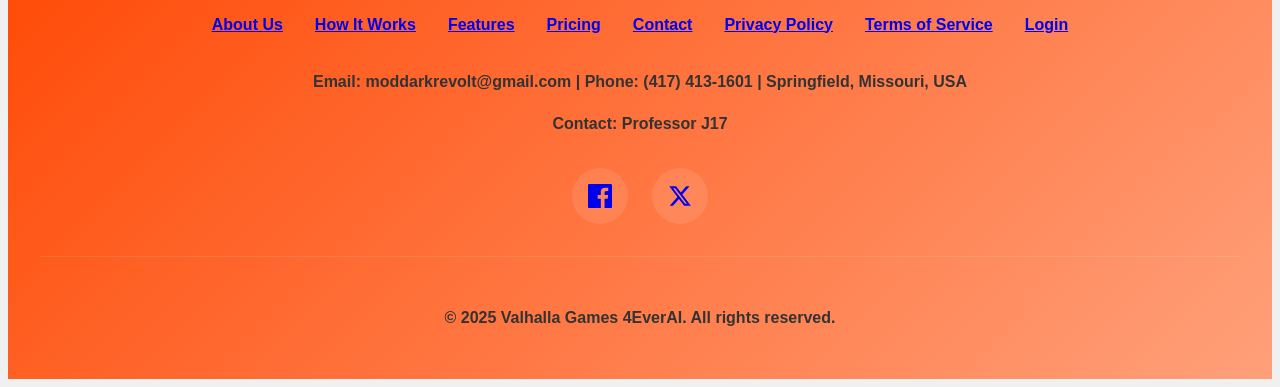
==== commit cba81461: "Update index.html" ====
--- a/index.html
+++ b/index.html
@@ -980,64 +980,6 @@
             .about-contact-container {
                 grid-template-columns: 1fr;
             }
-        }
-
-        /* Sales Progress Bar Styles */
-        #sales-progress {
-            text-align: center;
-            padding: 3rem 2rem;
-        }
-
-        .progress-container {
-            max-width: 800px;
-            margin: 0 auto;
-        }
-
-        .progress-bar {
-            height: 30px;
-            background: rgba(255, 255, 255, 0.2);
-            border-radius: 15px;
-            margin: 2rem auto;
-            position: relative;
-            overflow: hidden;
-            box-shadow: 0 0 10px rgba(0, 0, 0, 0.1);
-            border: 2px solid var(--pb-accent);
-        }
-
-        .progress-fill {
-            height: 100%;
-            width: 1.43%; /* $50 of $3500 = ~1.43% */
-            background: linear-gradient(90deg, var(--neon-1), var(--neon-3), var(--neon-5));
-            border-radius: 15px;
-            position: relative;
-            animation: glowing 2s infinite alternate;
-        }
-
-        @keyframes glowing {
-            0% {
-                box-shadow: 0 0 5px var(--neon-1), 0 0 10px var(--neon-3);
-            }
-            100% {
-                box-shadow: 0 0 10px var(--neon-5), 0 0 20px var(--neon-7);
-            }
-        }
-
-        .progress-text {
-            margin-top: 1rem;
-            font-size: 1.2rem;
-            font-weight: bold;
-        }
-
-        .amount-raised, .goal-amount {
-            font-size: 1.4rem;
-            color: var(--pb-accent);
-        }
-
-        .goal-text {
-            margin-top: 0.5rem;
-            font-size: 1.3rem;
-            font-weight: 600;
-            color: var(--text-color);
         }
     </style>
 </head>
@@ -1323,29 +1265,16 @@
             <div class="contact-info">
                 <h3>Reach Out To Us</h3>
                 <ul class="contact-details-list">
-                    <li><strong>Email: <a href="/cdn-cgi/l/email-protection" class="__cf_email__" data-cfemail="d994b6bdbdb8abb2abbcafb6b5ad99beb4b8b0b5f7bab6b4">[email&#160;protected]</a></li>
+                    <li><strong>Email: moddarkrevolt@gmail.com </li>
                     <li><strong>Phone:</strong> (417) 413-1601</li>
                     <li><strong>Contact:</strong> Professor J17</li>
                     <li><strong>Location:</strong> Springfield, Missouri, USA</li>
                 </ul>
                 <div class="contact-buttons">
-                    <div class="cta-button">Email: <a href="/cdn-cgi/l/email-protection" class="__cf_email__" data-cfemail="24694b404045564f5641524b4850644349454d480a474b49">[email&#160;protected]</a></div>
+                    <div class="cta-button">Email: moddarkrevolt@gmail.com </div>
                     <a href="tel:+14174131601" class="cta-button secondary">Call Us</a>
                 </div>
             </div>
-        </div>
-    </section>
-
-    <section id="sales-progress" class="white-section">
-        <h2>Total Sales Progress</h2>
-        <div class="progress-container">
-            <div class="progress-bar">
-                <div class="progress-fill"></div>
-            </div>
-            <div class="progress-text">
-                <span class="amount-raised">$50</span> raised of <span class="goal-amount">$3500</span>
-            </div>
-            <p class="goal-text">Unlock Premium Tier Goal $3500</p>
         </div>
     </section>
 
@@ -1363,7 +1292,7 @@
                 <a href="https://711131719.xyz/j17/index.html">Login</a>
             </div>
             <div class="contact-details">
-                <p>Email: Email: <a href="/cdn-cgi/l/email-protection" class="__cf_email__" data-cfemail="15587a717174677e6770637a7961557278747c793b767a78">[email&#160;protected]</a> | Phone: (417) 413-1601 | Springfield, Missouri, USA</p>
+                <p>Email: moddarkrevolt@gmail.com  | Phone: (417) 413-1601 | Springfield, Missouri, USA</p>
                 <p>Contact: Professor J17</p>
             </div>
             <div class="social-links">
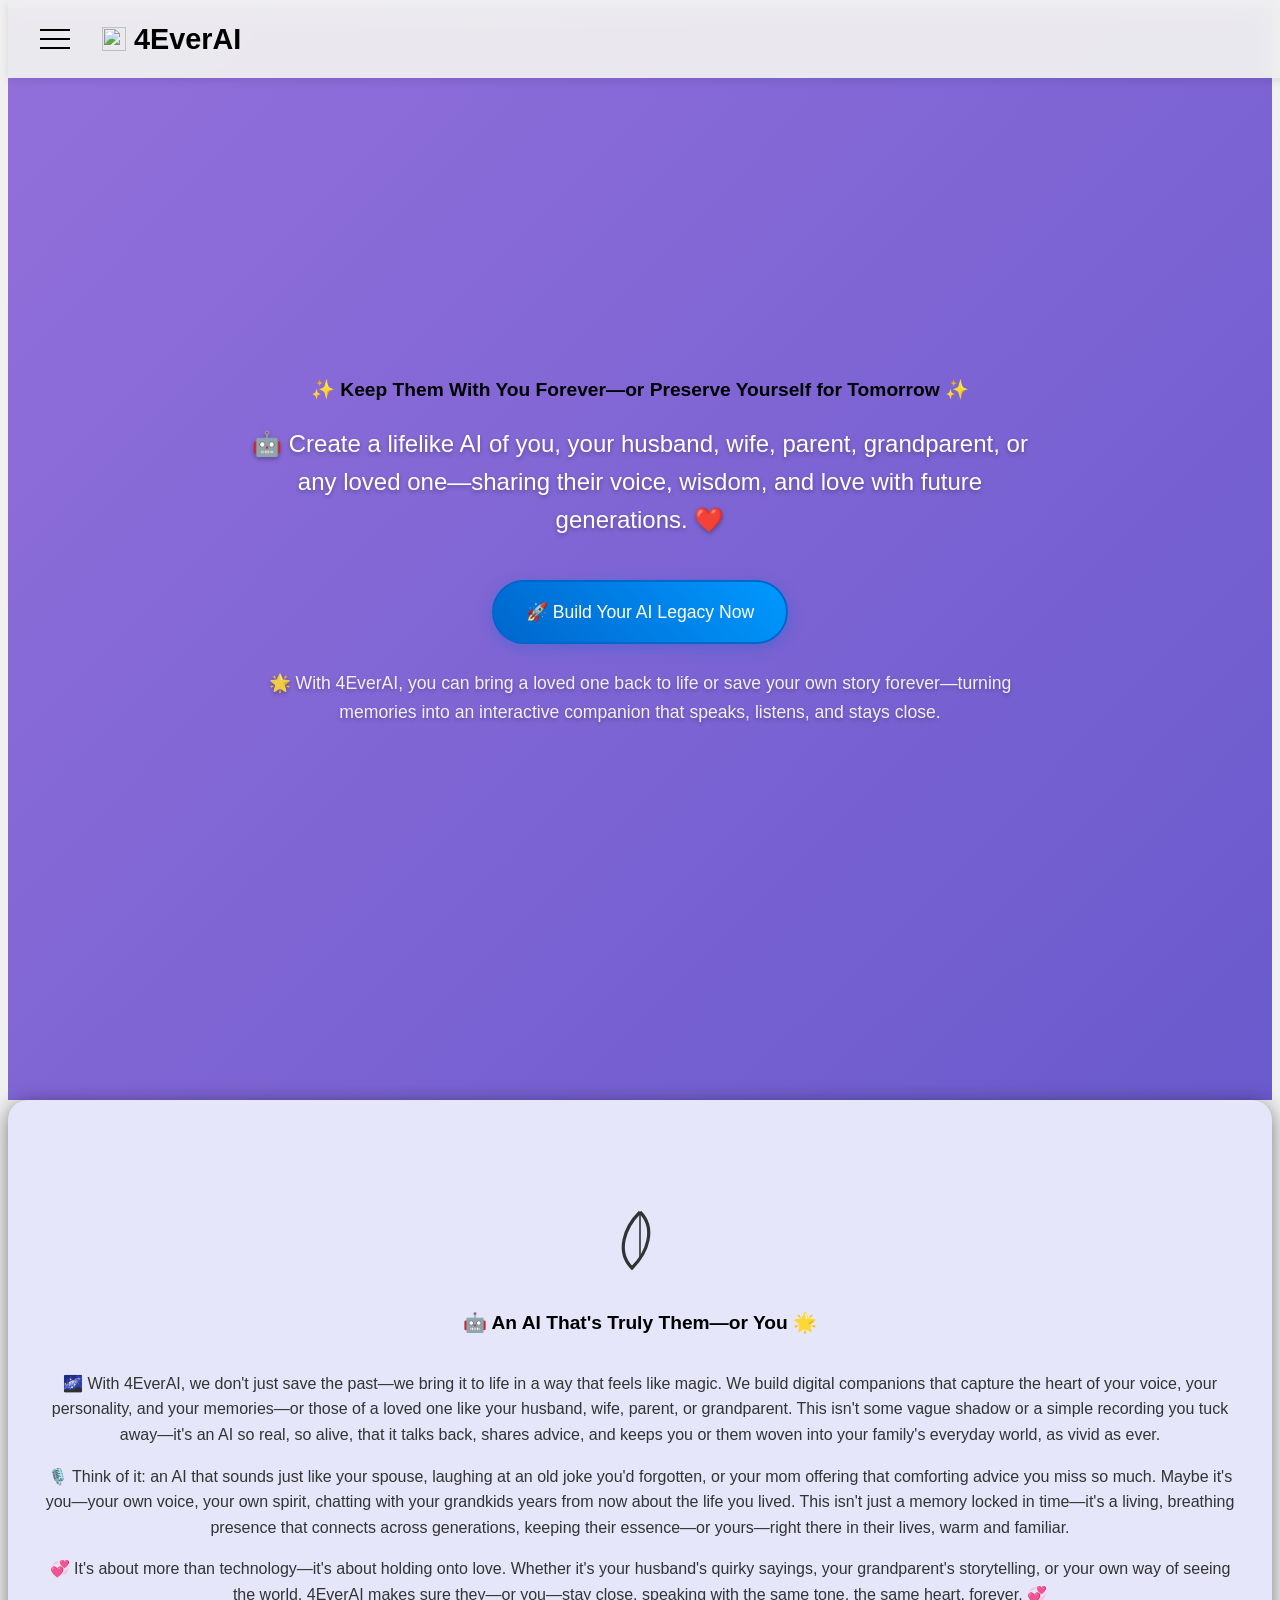
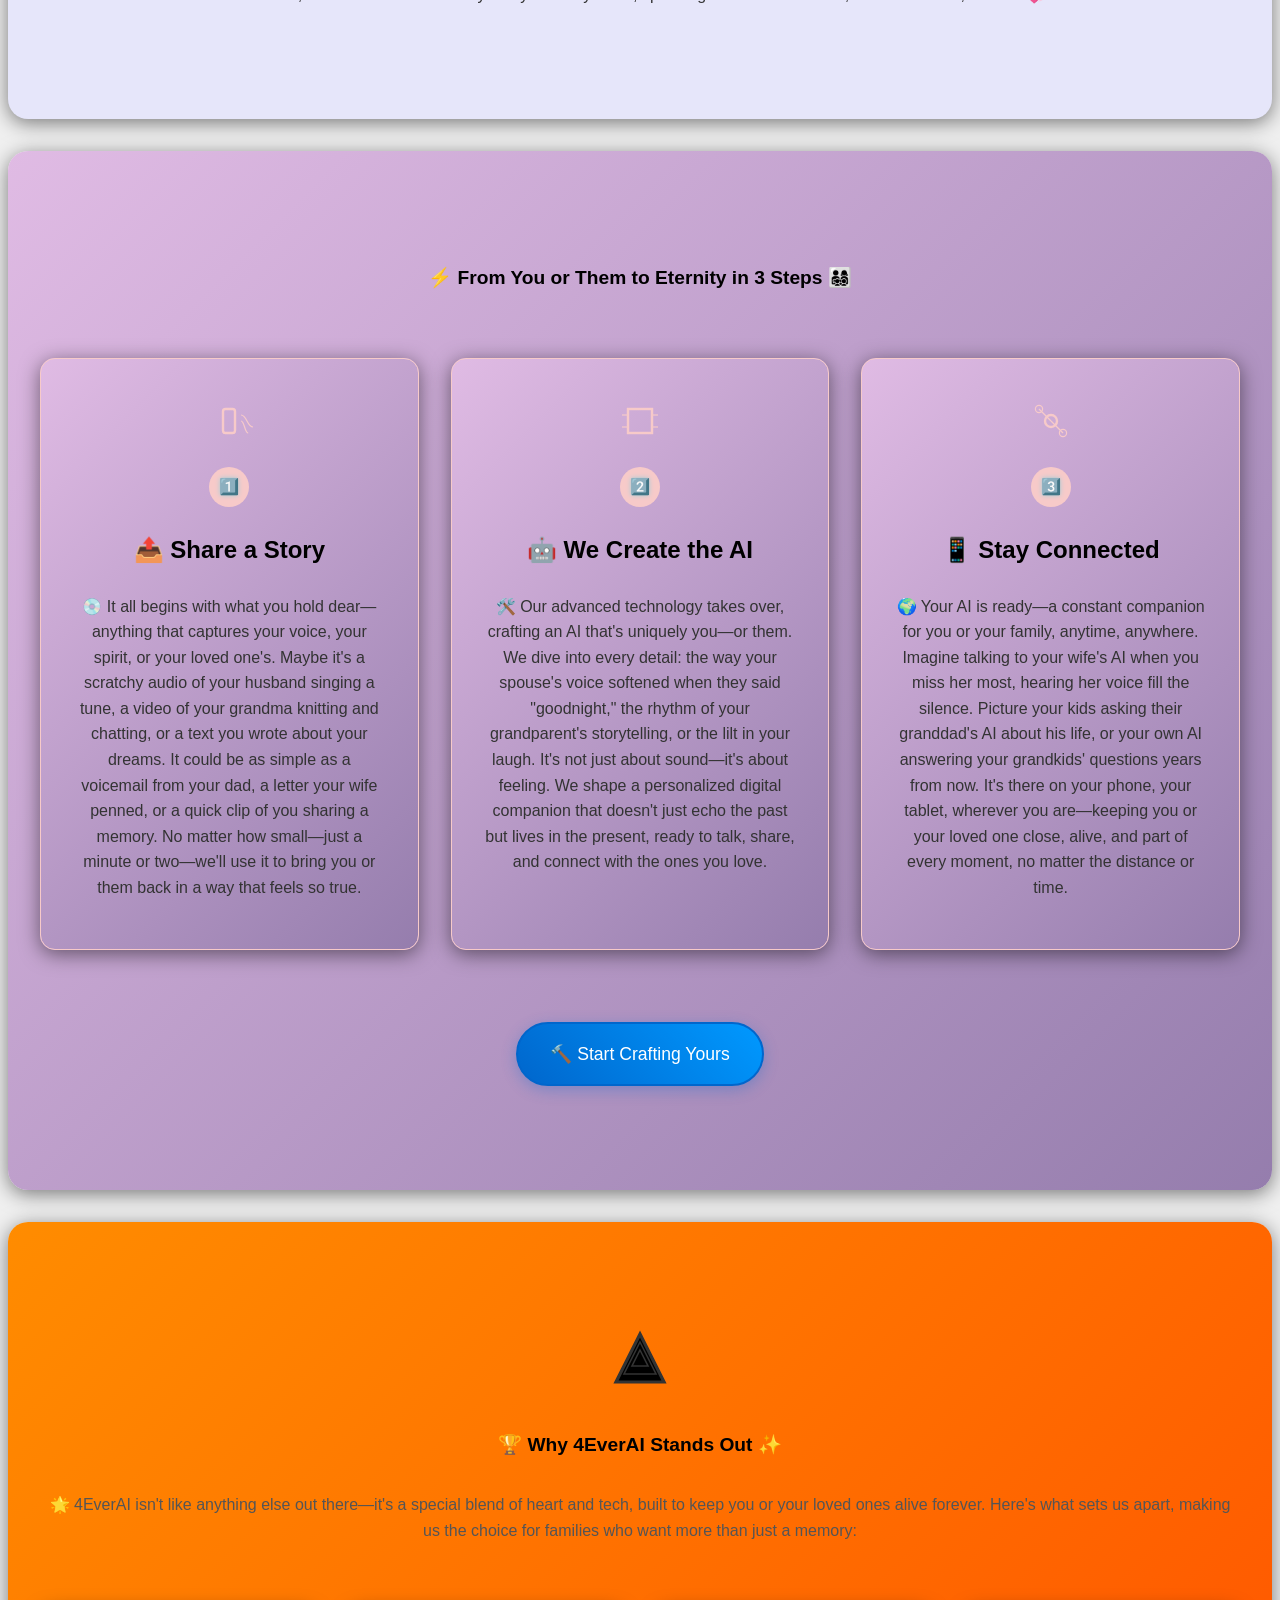
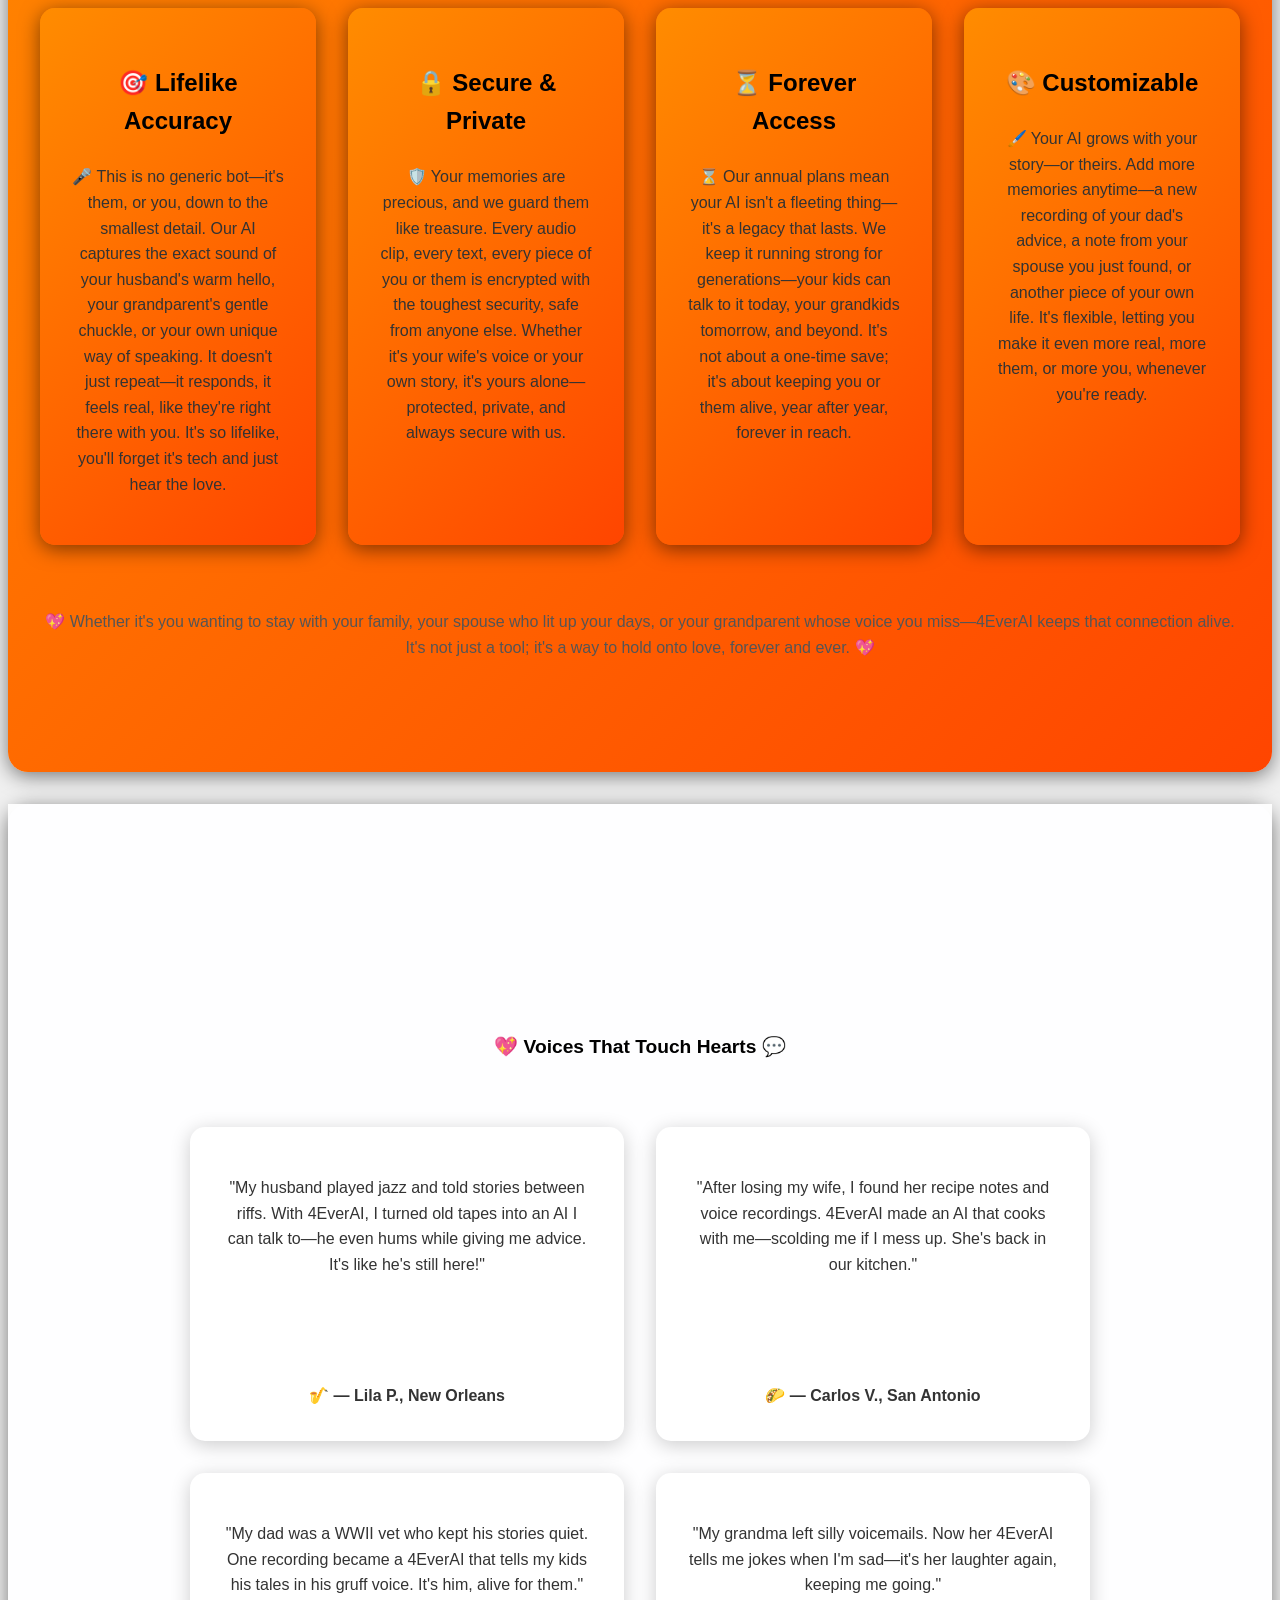
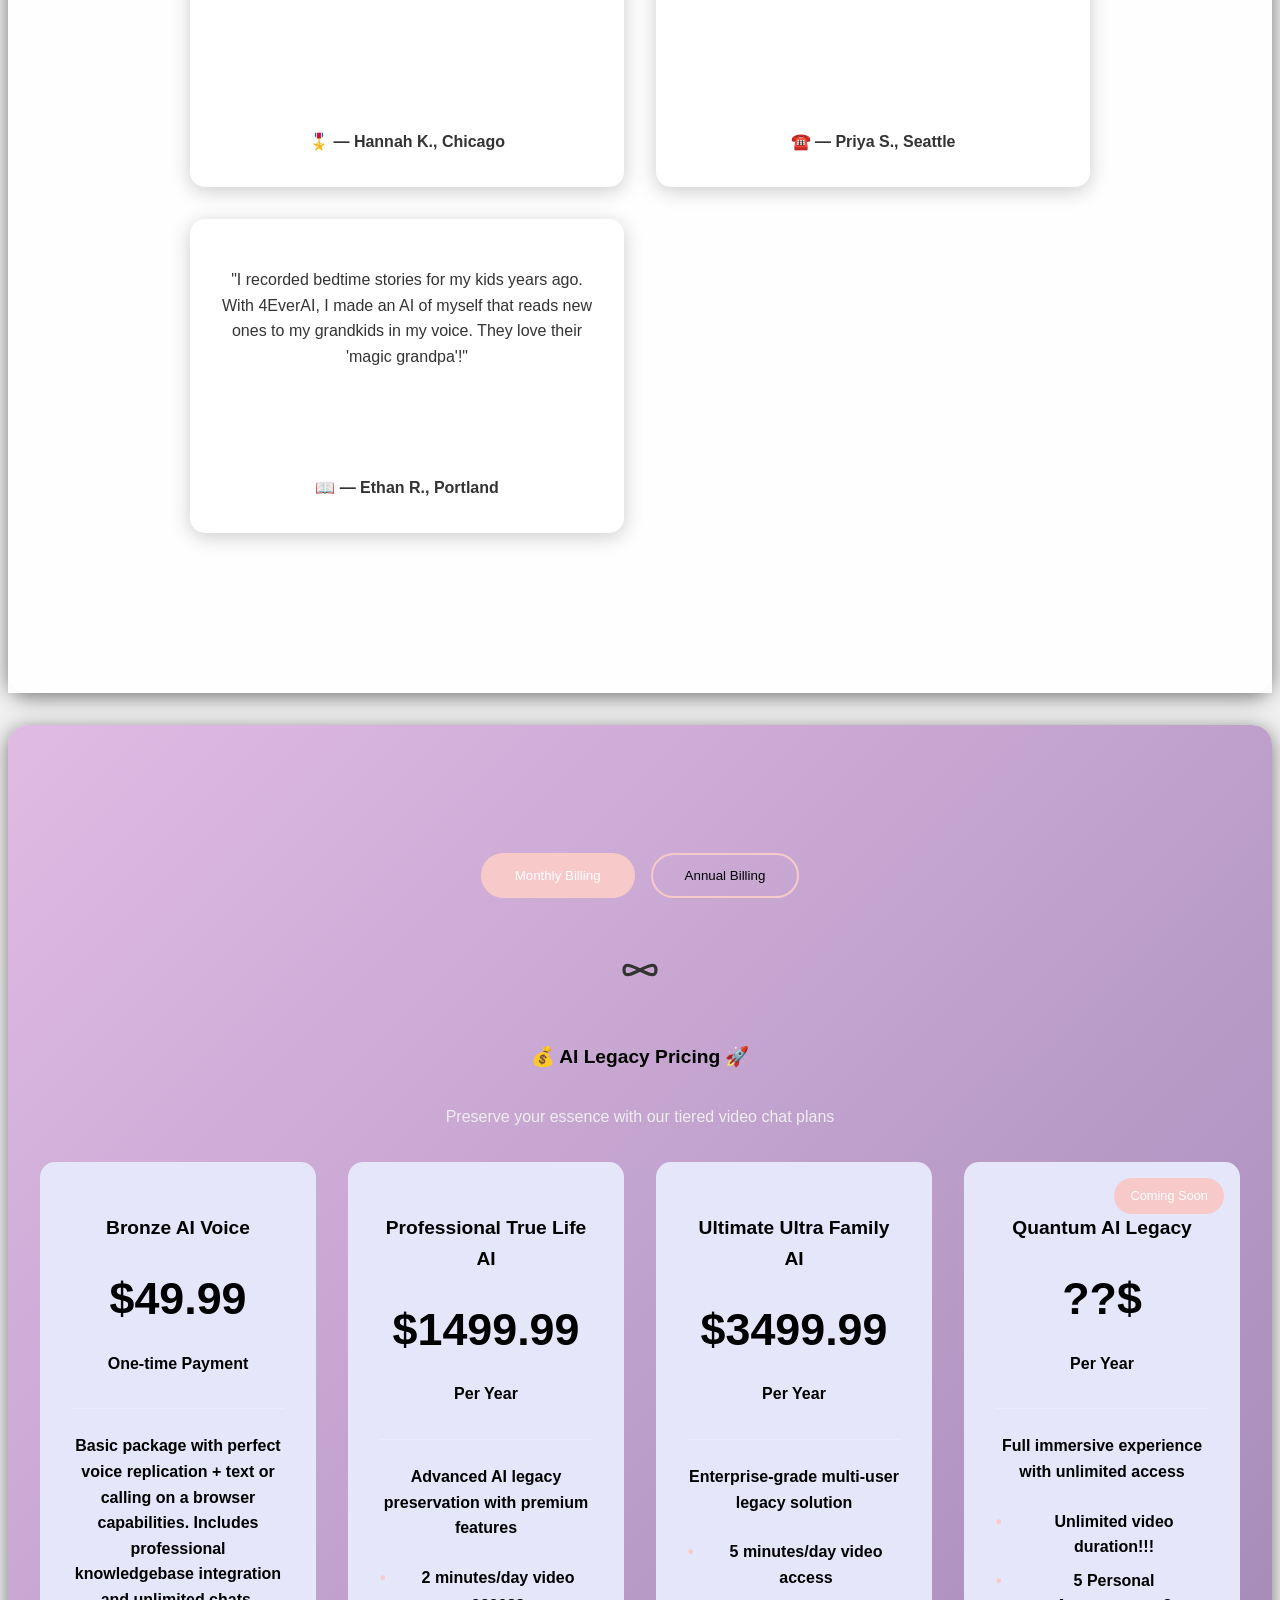
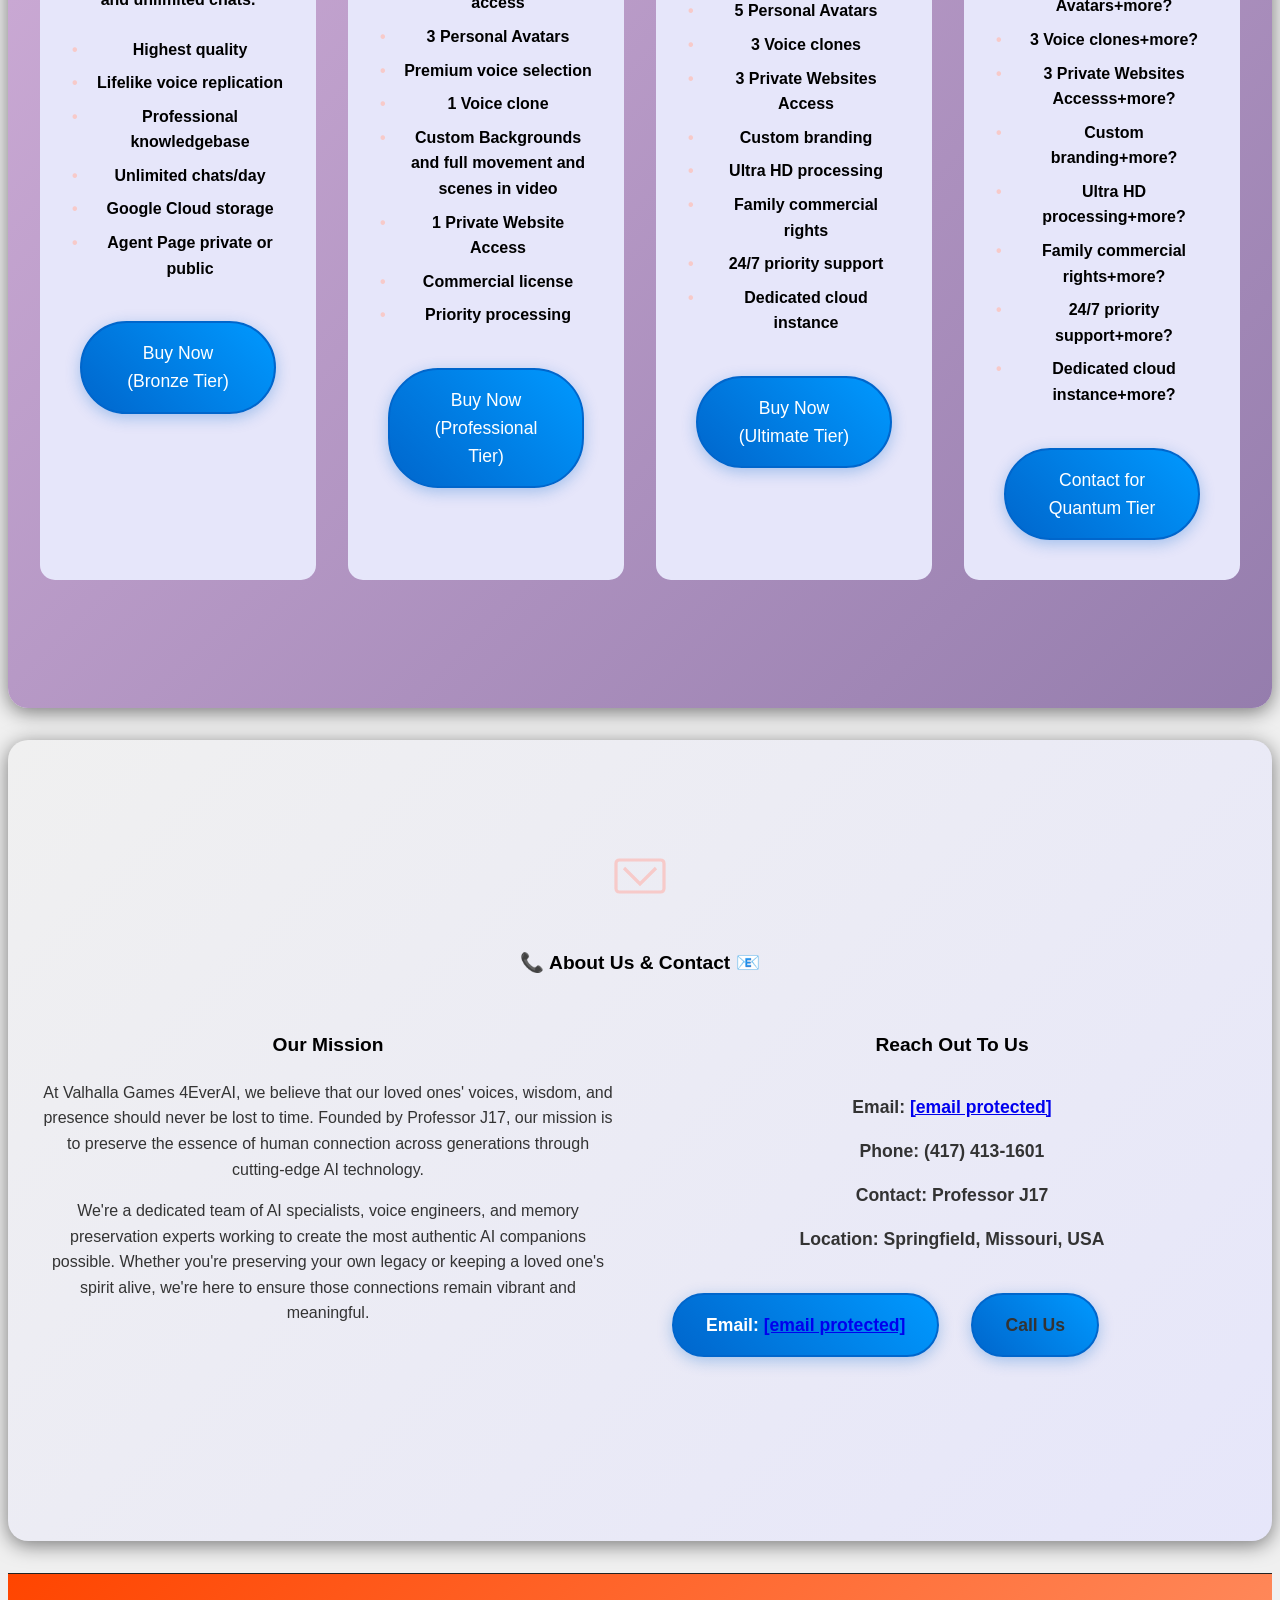
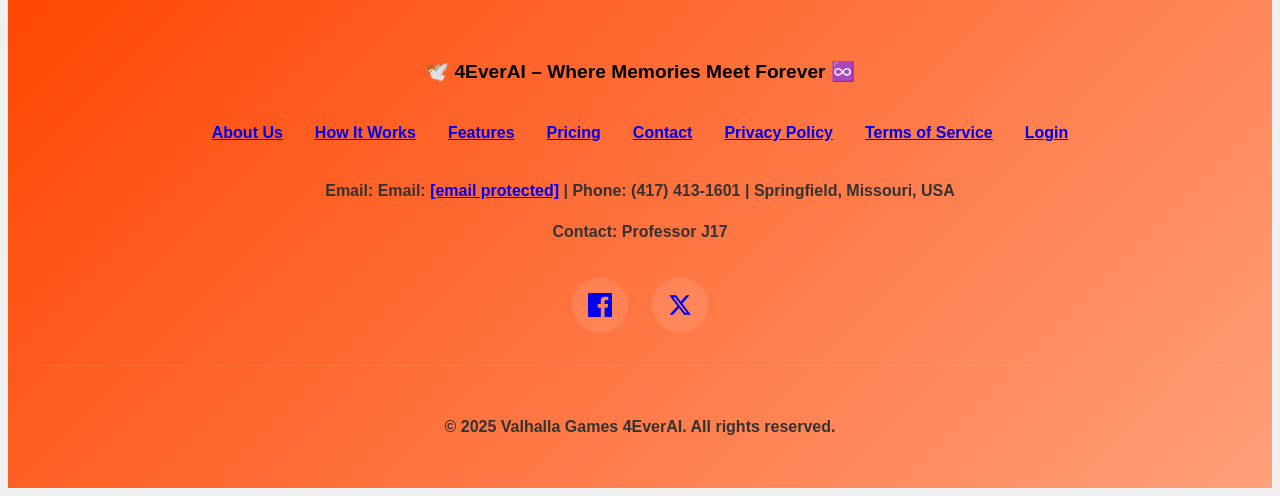
==== commit 43c40ace: "Update index.html" ====
--- a/index.html
+++ b/index.html
@@ -981,6 +981,45 @@
                 grid-template-columns: 1fr;
             }
         }
+
+        .billing-toggle {
+            display: flex;
+            justify-content: center;
+            gap: 1rem;
+            margin: 2rem 0;
+        }
+
+        .toggle-button {
+            padding: 0.8rem 2rem;
+            border: 2px solid var(--accent-color);
+            border-radius: 30px;
+            background: transparent;
+            color: black;
+            cursor: pointer;
+            transition: all 0.3s ease;
+        }
+
+        .toggle-button.active {
+            background: var(--accent-color);
+            color: white;
+        }
+
+        .monthly { display: none; }
+        .toggle-button[data-period="monthly"].active ~ .monthly { display: block; }
+        .toggle-button[data-period="monthly"].active ~ .annual { display: none; }
+
+        .cta-button {
+            background: linear-gradient(45deg, #0066CC, #0099FF) !important;
+            border: 2px solid #0066CC !important;
+            box-shadow: 0 4px 15px rgba(0,102,204,0.3);
+        }
+
+        .cta-button:hover {
+            background: linear-gradient(45deg, #0099FF, #00CCFF) !important;
+            border: 2px solid #00CCFF !important;
+            box-shadow: 0 0 15px rgba(0,204,255,0.7), 0 0 25px rgba(0,153,255,0.5);
+            transform: translateY(-3px);
+        }
     </style>
 </head>
 <body>
@@ -1148,6 +1187,10 @@
     </section>
 
     <section id="pricing" class="pricing purple-blue">
+        <div class="billing-toggle">
+            <button class="toggle-button active" data-period="monthly">Monthly Billing</button>
+            <button class="toggle-button" data-period="annual">Annual Billing</button>
+        </div>
         <div class="section-icon">
             <svg viewBox="0 0 50 50">
                 <path d="M15 25 C15 35, 35 15, 35 25 C35 35, 15 15, 15 25" fill="none" stroke-width="2"/>
@@ -1173,15 +1216,17 @@
                     <li>Agent Page private or public</li>
                 </ul>
                 <div class="plan-cta">
-                    <a href="https://www.paypal.com/ncp/payment/TDU87VPX725V8" class="cta-button">Buy Now (Bronze Tier)</a>
+                    <a href="https://www.paypal.com/ncp/payment/TDU87VPX725V8" class="cta-button" style="background: linear-gradient(45deg, #0066CC, #0099FF); border: 2px solid #0066CC;">Buy Now (Bronze Tier)</a>
                 </div>
             </div>
 
             <div class="pricing-plan">
                 <div class="plan-header">
                     <h3>Professional True Life AI</h3>
-                    <div class="plan-price">$1499.99</div>
-                    <p>Per Year</p>
+                    <div class="plan-price annual">$1499.99</div>
+                    <div class="plan-price monthly">$199.99</div>
+                    <p class="period annual">Per Year</p>
+                    <p class="period monthly">Per Month</p>
                 </div>
                 <p>Advanced AI legacy preservation with premium features</p>
                 <ul class="plan-features">
@@ -1202,8 +1247,10 @@
             <div class="pricing-plan">
                 <div class="plan-header">
                     <h3>Ultimate Ultra Family AI</h3>
-                    <div class="plan-price">$3499.99</div>
-                    <p>Per Year</p>
+                    <div class="plan-price annual">$3499.99</div>
+                    <div class="plan-price monthly">$499.99</div>
+                    <p class="period annual">Per Year</p>
+                    <p class="period monthly">Per Month</p>
                 </div>
                 <p>Enterprise-grade multi-user legacy solution</p>
                 <ul class="plan-features">
@@ -1225,7 +1272,7 @@
             <div class="pricing-plan">
                 <div class="plan-header">
                     <h3>Quantum AI Legacy</h3>
-                    <div class="plan-price">????</div>
+                    <div class="plan-price">??$</div>
                     <p>Per Year</p>
                 </div>
                 <span class="coming-soon">Coming Soon</span>
@@ -1265,13 +1312,13 @@
             <div class="contact-info">
                 <h3>Reach Out To Us</h3>
                 <ul class="contact-details-list">
-                    <li><strong>Email: moddarkrevolt@gmail.com </li>
+                    <li><strong>Email: <a href="/cdn-cgi/l/email-protection" class="__cf_email__" data-cfemail="eca18388888d9e879e899a838098ac8b818d8580c28f8381">[email&#160;protected]</a></li>
                     <li><strong>Phone:</strong> (417) 413-1601</li>
                     <li><strong>Contact:</strong> Professor J17</li>
                     <li><strong>Location:</strong> Springfield, Missouri, USA</li>
                 </ul>
                 <div class="contact-buttons">
-                    <div class="cta-button">Email: moddarkrevolt@gmail.com </div>
+                    <div class="cta-button">Email: <a href="/cdn-cgi/l/email-protection" class="__cf_email__" data-cfemail="3974565d5d584b524b5c4f56554d795e54585055175a5654">[email&#160;protected]</a></div>
                     <a href="tel:+14174131601" class="cta-button secondary">Call Us</a>
                 </div>
             </div>
@@ -1292,7 +1339,7 @@
                 <a href="https://711131719.xyz/j17/index.html">Login</a>
             </div>
             <div class="contact-details">
-                <p>Email: moddarkrevolt@gmail.com  | Phone: (417) 413-1601 | Springfield, Missouri, USA</p>
+                <p>Email: Email: <a href="/cdn-cgi/l/email-protection" class="__cf_email__" data-cfemail="96dbf9f2f2f7e4fde4f3e0f9fae2d6f1fbf7fffab8f5f9fb">[email&#160;protected]</a> | Phone: (417) 413-1601 | Springfield, Missouri, USA</p>
                 <p>Contact: Professor J17</p>
             </div>
             <div class="social-links">
@@ -1324,5 +1371,19 @@
       });
     });
     </script>
+    <script>
+        document.querySelectorAll('.toggle-button').forEach(button => {
+            button.addEventListener('click', () => {
+                document.querySelectorAll('.toggle-button').forEach(b => b.classList.remove('active'));
+                button.classList.add('active');
+                document.querySelectorAll('.plan-price, .period').forEach(el => {
+                    if (!el.closest('.pricing-plan').querySelector('h3').textContent.includes('Bronze') && 
+                        !el.closest('.pricing-plan').querySelector('h3').textContent.includes('Quantum')) {
+                        el.style.display = el.classList.contains(button.dataset.period) ? 'block' : 'none';
+                    }
+                });
+            });
+        });
+    </script>
 </body>
 </html>
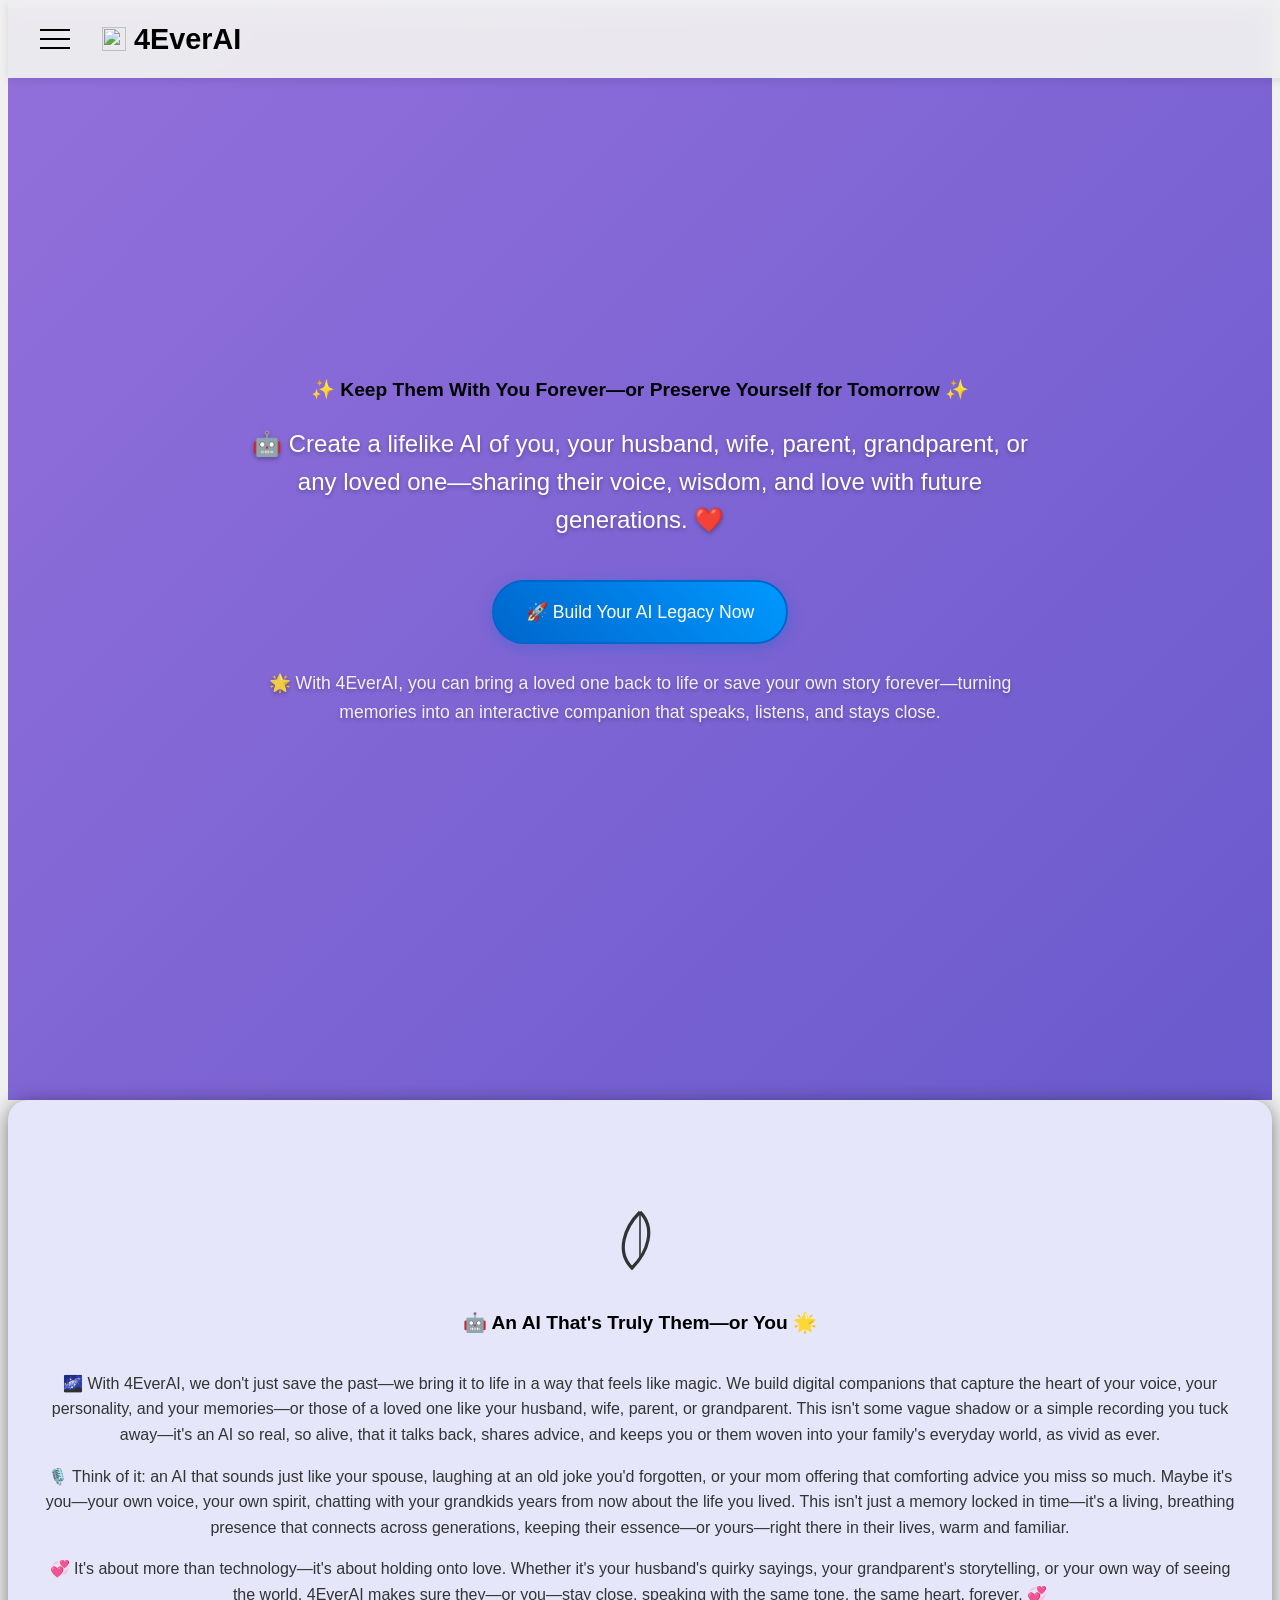
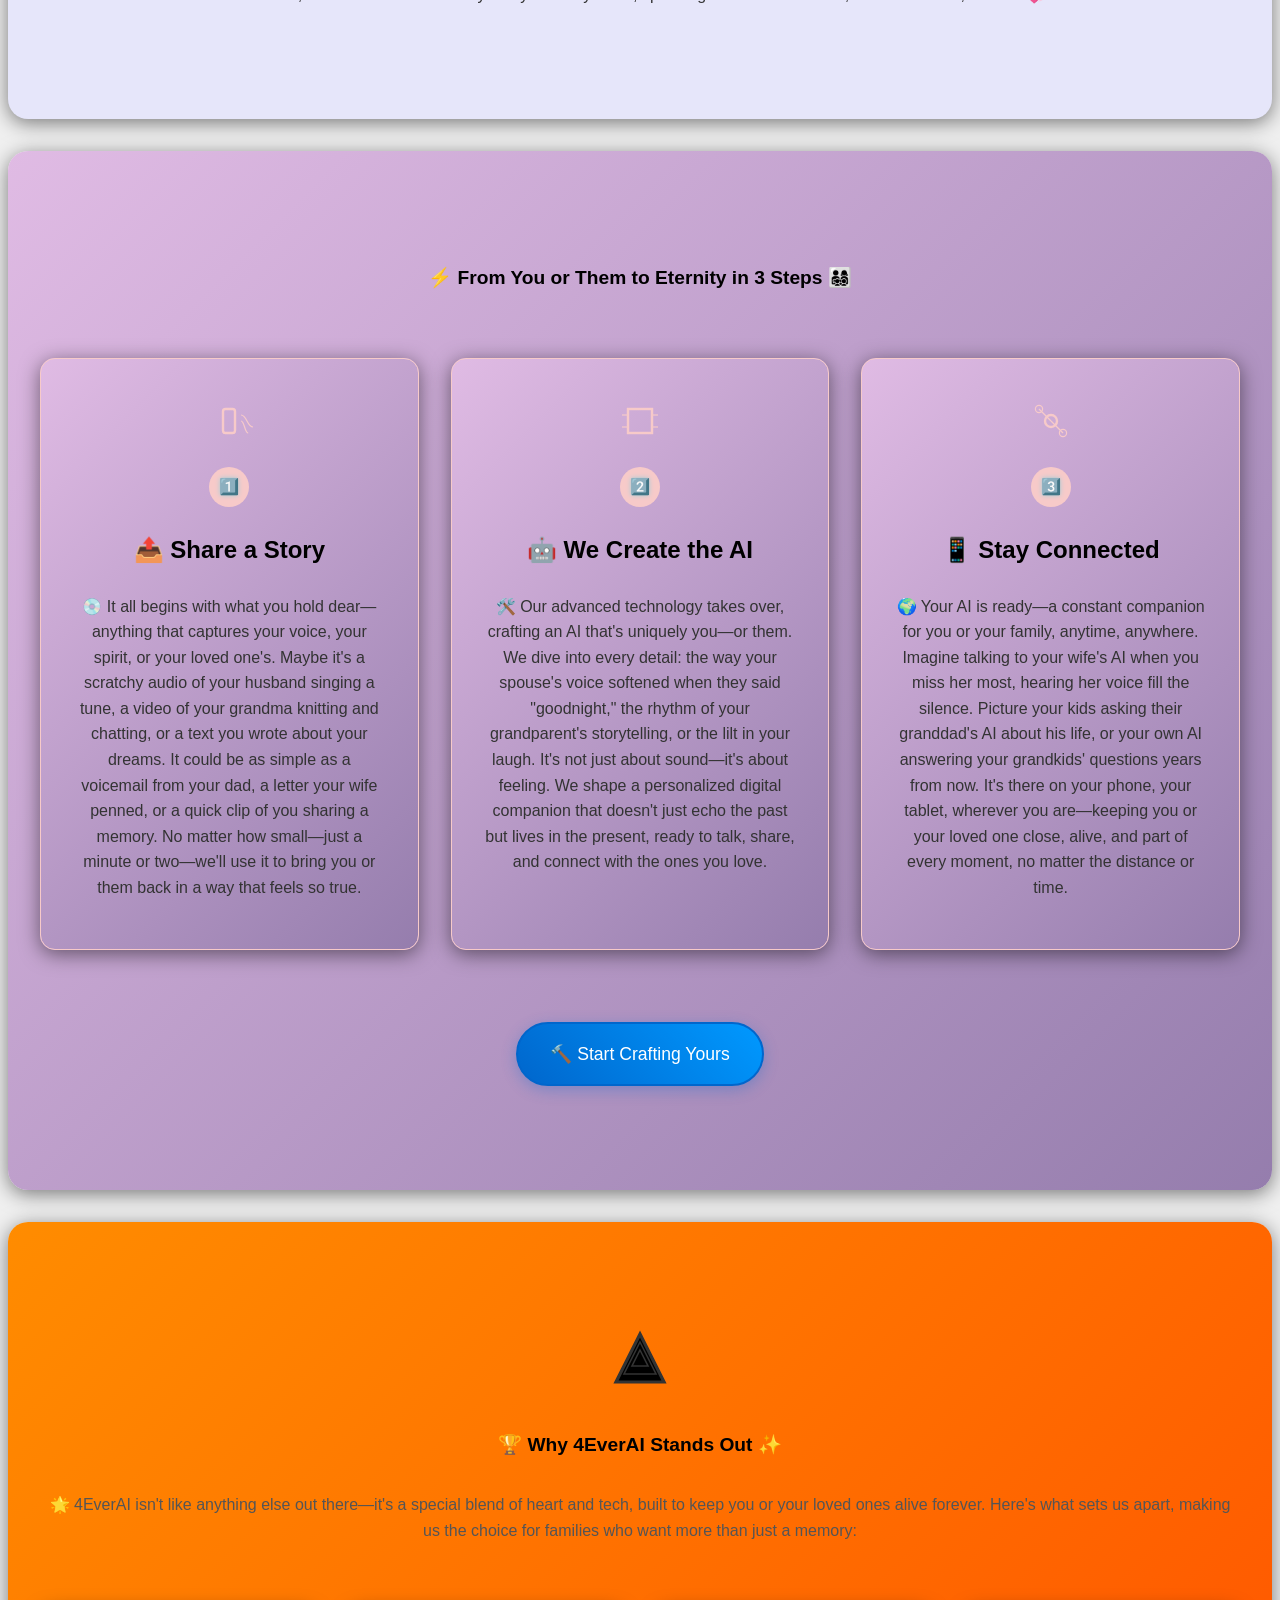
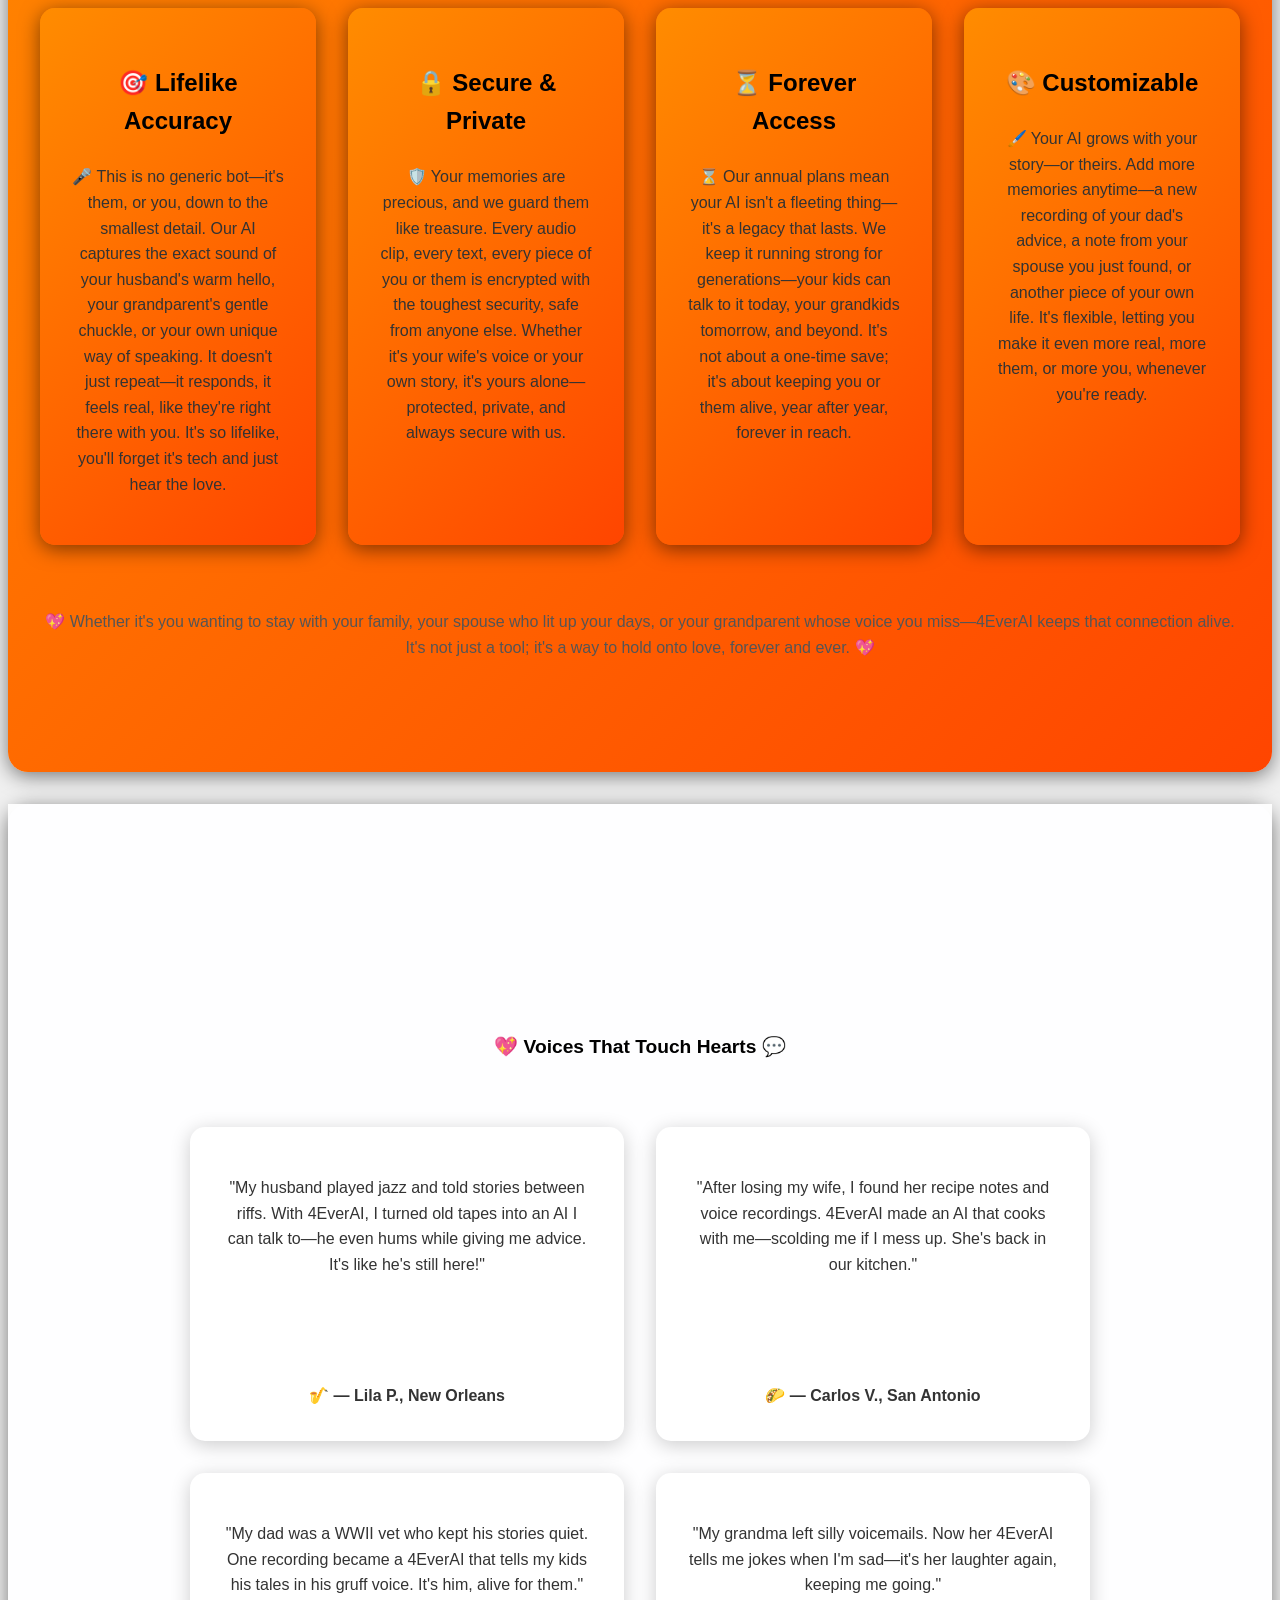
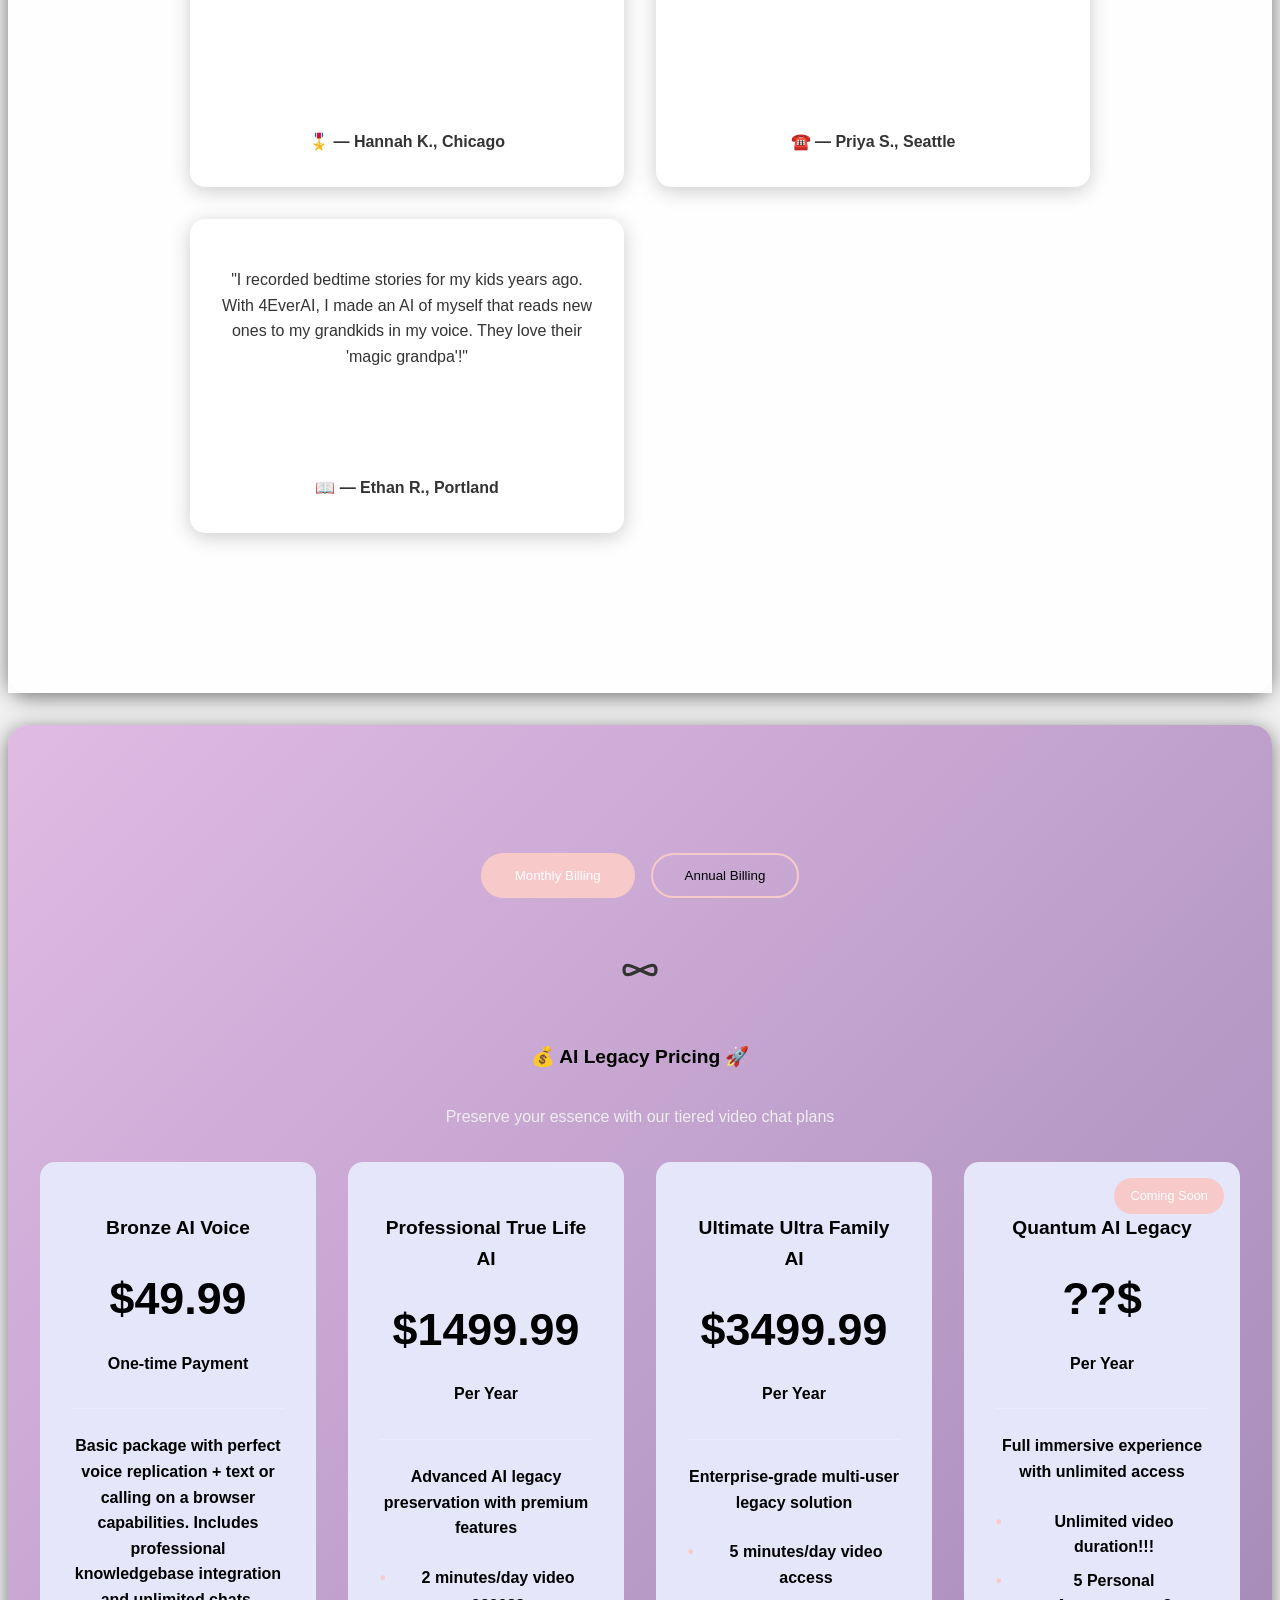
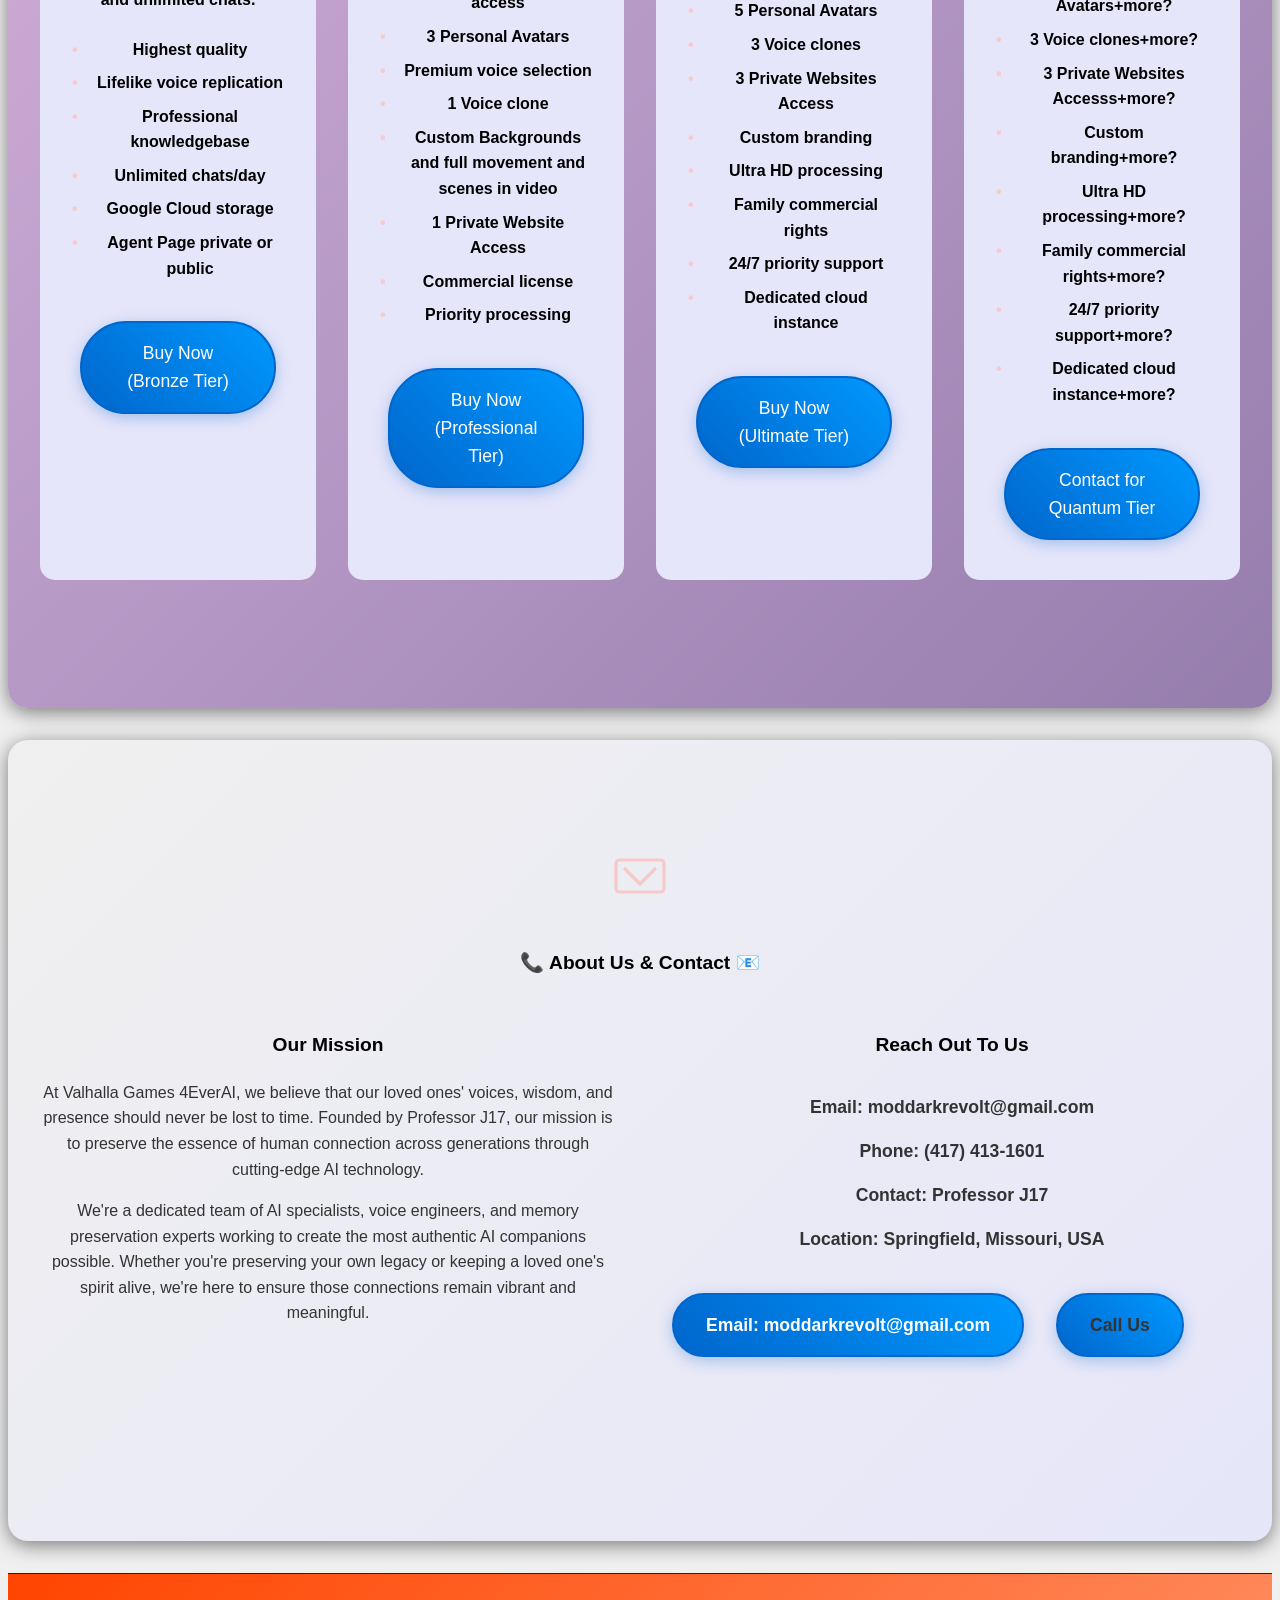
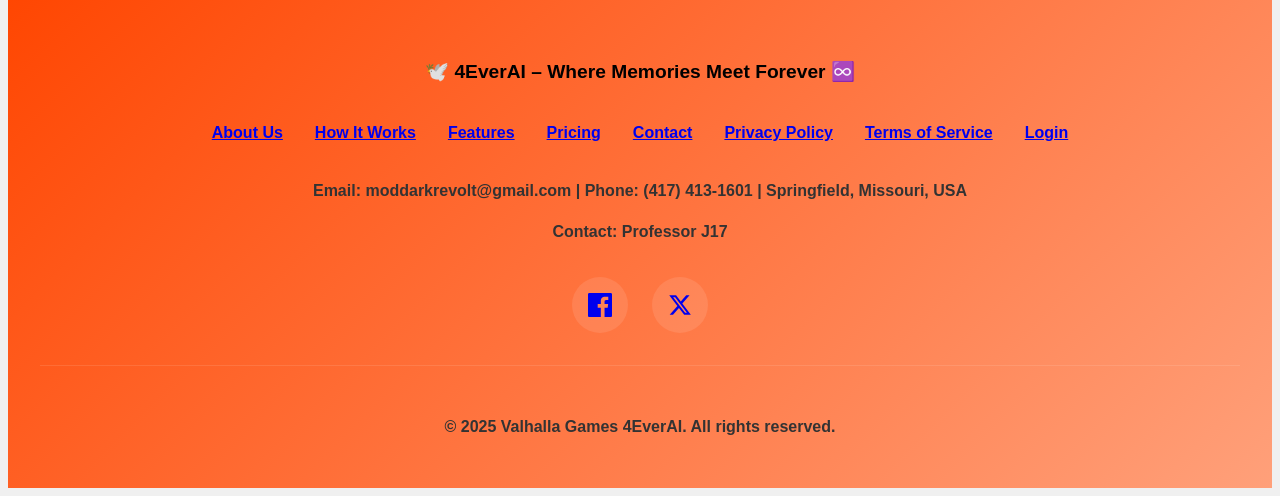
==== commit 5b9dde85: "Update index.html" ====
--- a/index.html
+++ b/index.html
@@ -1240,7 +1240,7 @@
                     <li>Priority processing</li>
                 </ul>
                 <div class="plan-cta">
-                    <a href="https://www.paypal.com/ncp/links/XWMXQ7GLSJBSJ" class="cta-button">Buy Now (Professional Tier)</a>
+                    <a href="https://www.paypal.com/ncp/payment/XWMXQ7GLSJBSJ" class="cta-button">Buy Now (Professional Tier)</a>
                 </div>
             </div>
 
@@ -1312,13 +1312,13 @@
             <div class="contact-info">
                 <h3>Reach Out To Us</h3>
                 <ul class="contact-details-list">
-                    <li><strong>Email: <a href="/cdn-cgi/l/email-protection" class="__cf_email__" data-cfemail="eca18388888d9e879e899a838098ac8b818d8580c28f8381">[email&#160;protected]</a></li>
+                    <li><strong>Email: moddarkrevolt@gmail.com </li>
                     <li><strong>Phone:</strong> (417) 413-1601</li>
                     <li><strong>Contact:</strong> Professor J17</li>
                     <li><strong>Location:</strong> Springfield, Missouri, USA</li>
                 </ul>
                 <div class="contact-buttons">
-                    <div class="cta-button">Email: <a href="/cdn-cgi/l/email-protection" class="__cf_email__" data-cfemail="3974565d5d584b524b5c4f56554d795e54585055175a5654">[email&#160;protected]</a></div>
+                    <div class="cta-button">Email: moddarkrevolt@gmail.com </div>
                     <a href="tel:+14174131601" class="cta-button secondary">Call Us</a>
                 </div>
             </div>
@@ -1339,7 +1339,7 @@
                 <a href="https://711131719.xyz/j17/index.html">Login</a>
             </div>
             <div class="contact-details">
-                <p>Email: Email: <a href="/cdn-cgi/l/email-protection" class="__cf_email__" data-cfemail="96dbf9f2f2f7e4fde4f3e0f9fae2d6f1fbf7fffab8f5f9fb">[email&#160;protected]</a> | Phone: (417) 413-1601 | Springfield, Missouri, USA</p>
+                <p>Email: moddarkrevolt@gmail.com  | Phone: (417) 413-1601 | Springfield, Missouri, USA</p>
                 <p>Contact: Professor J17</p>
             </div>
             <div class="social-links">
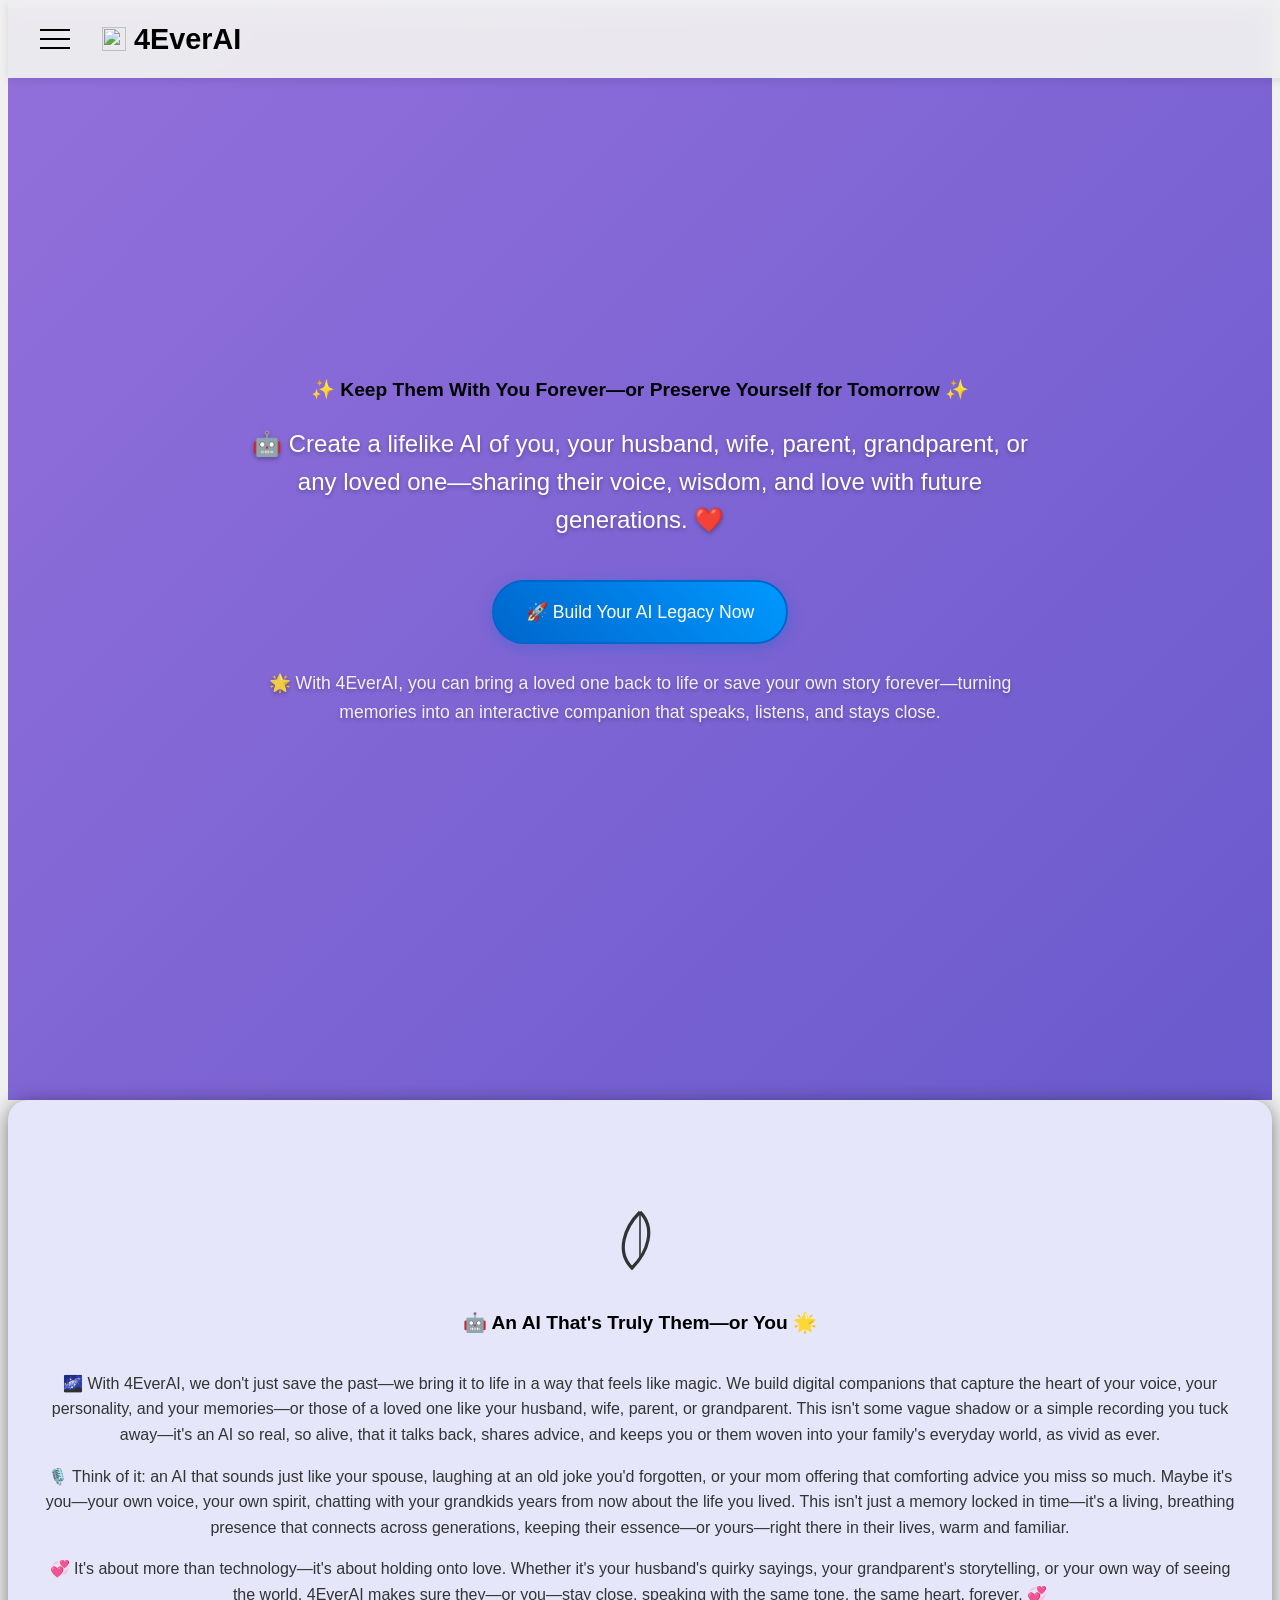
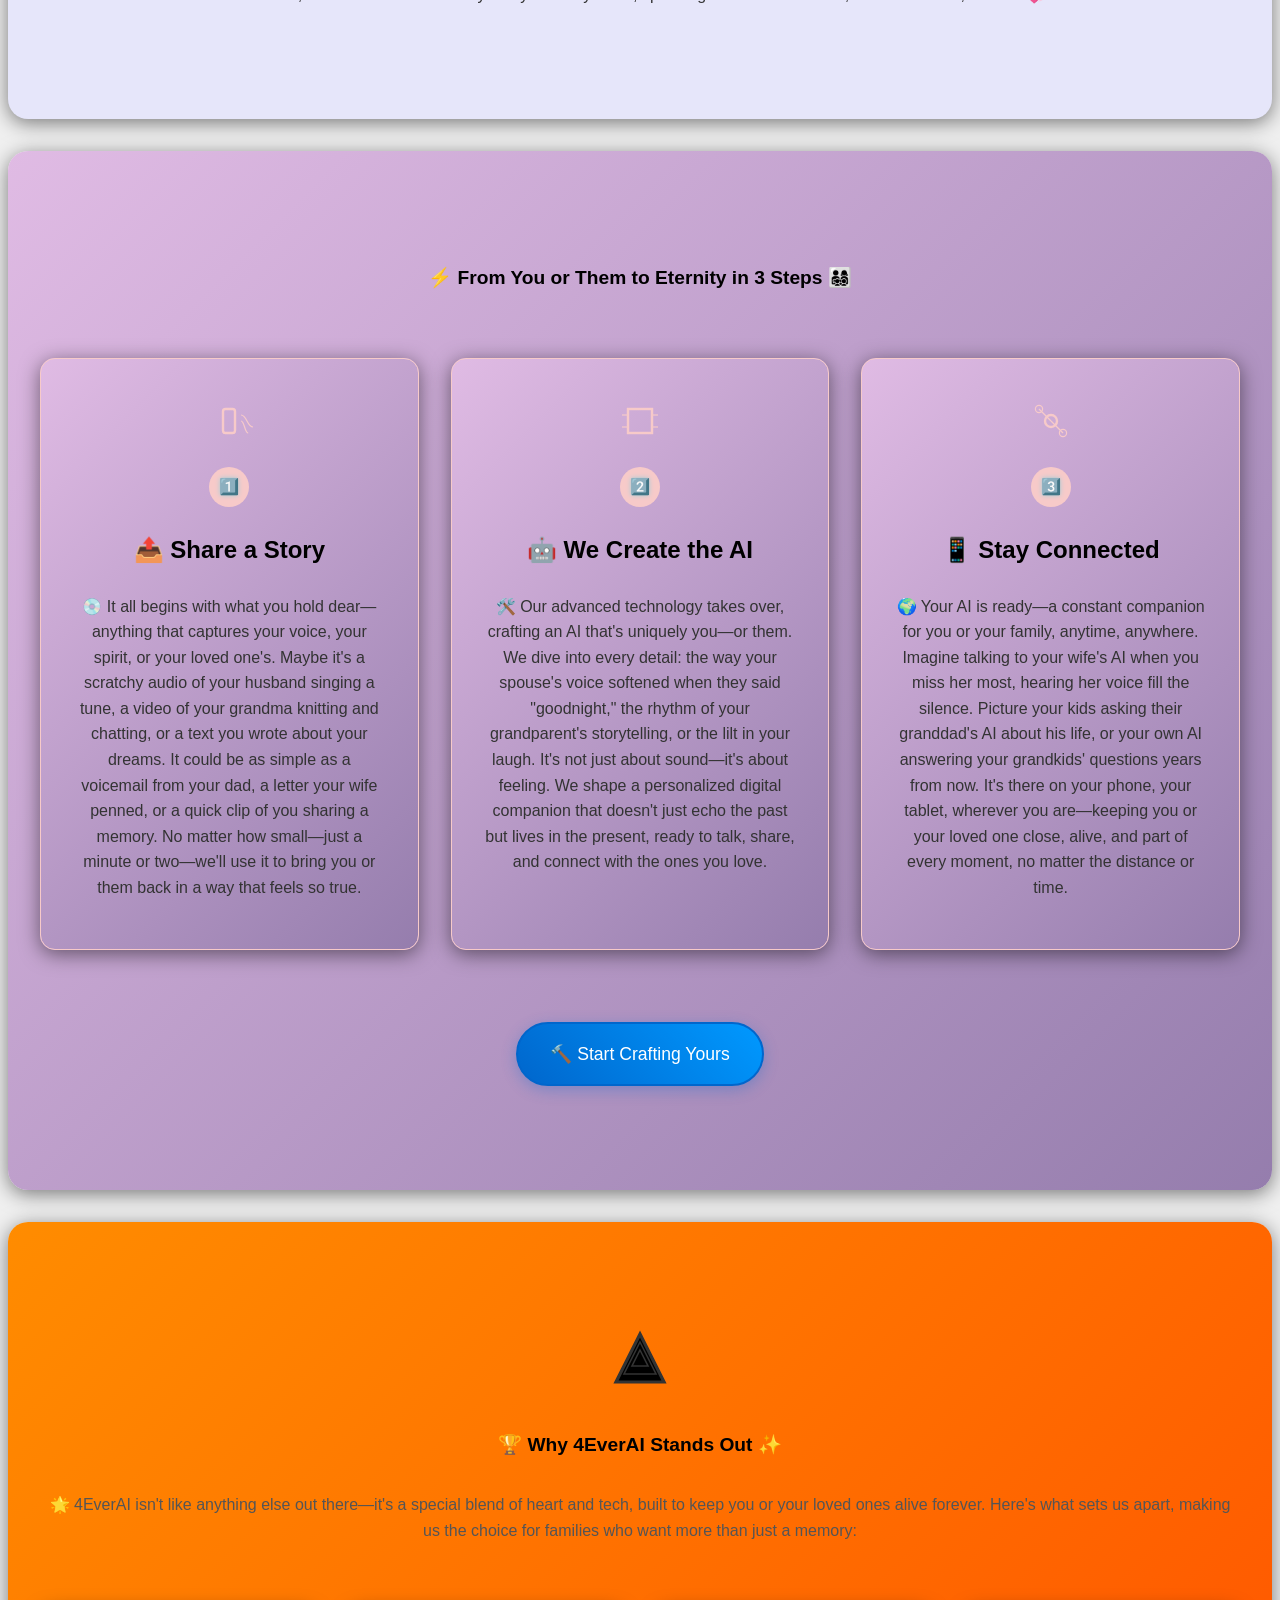
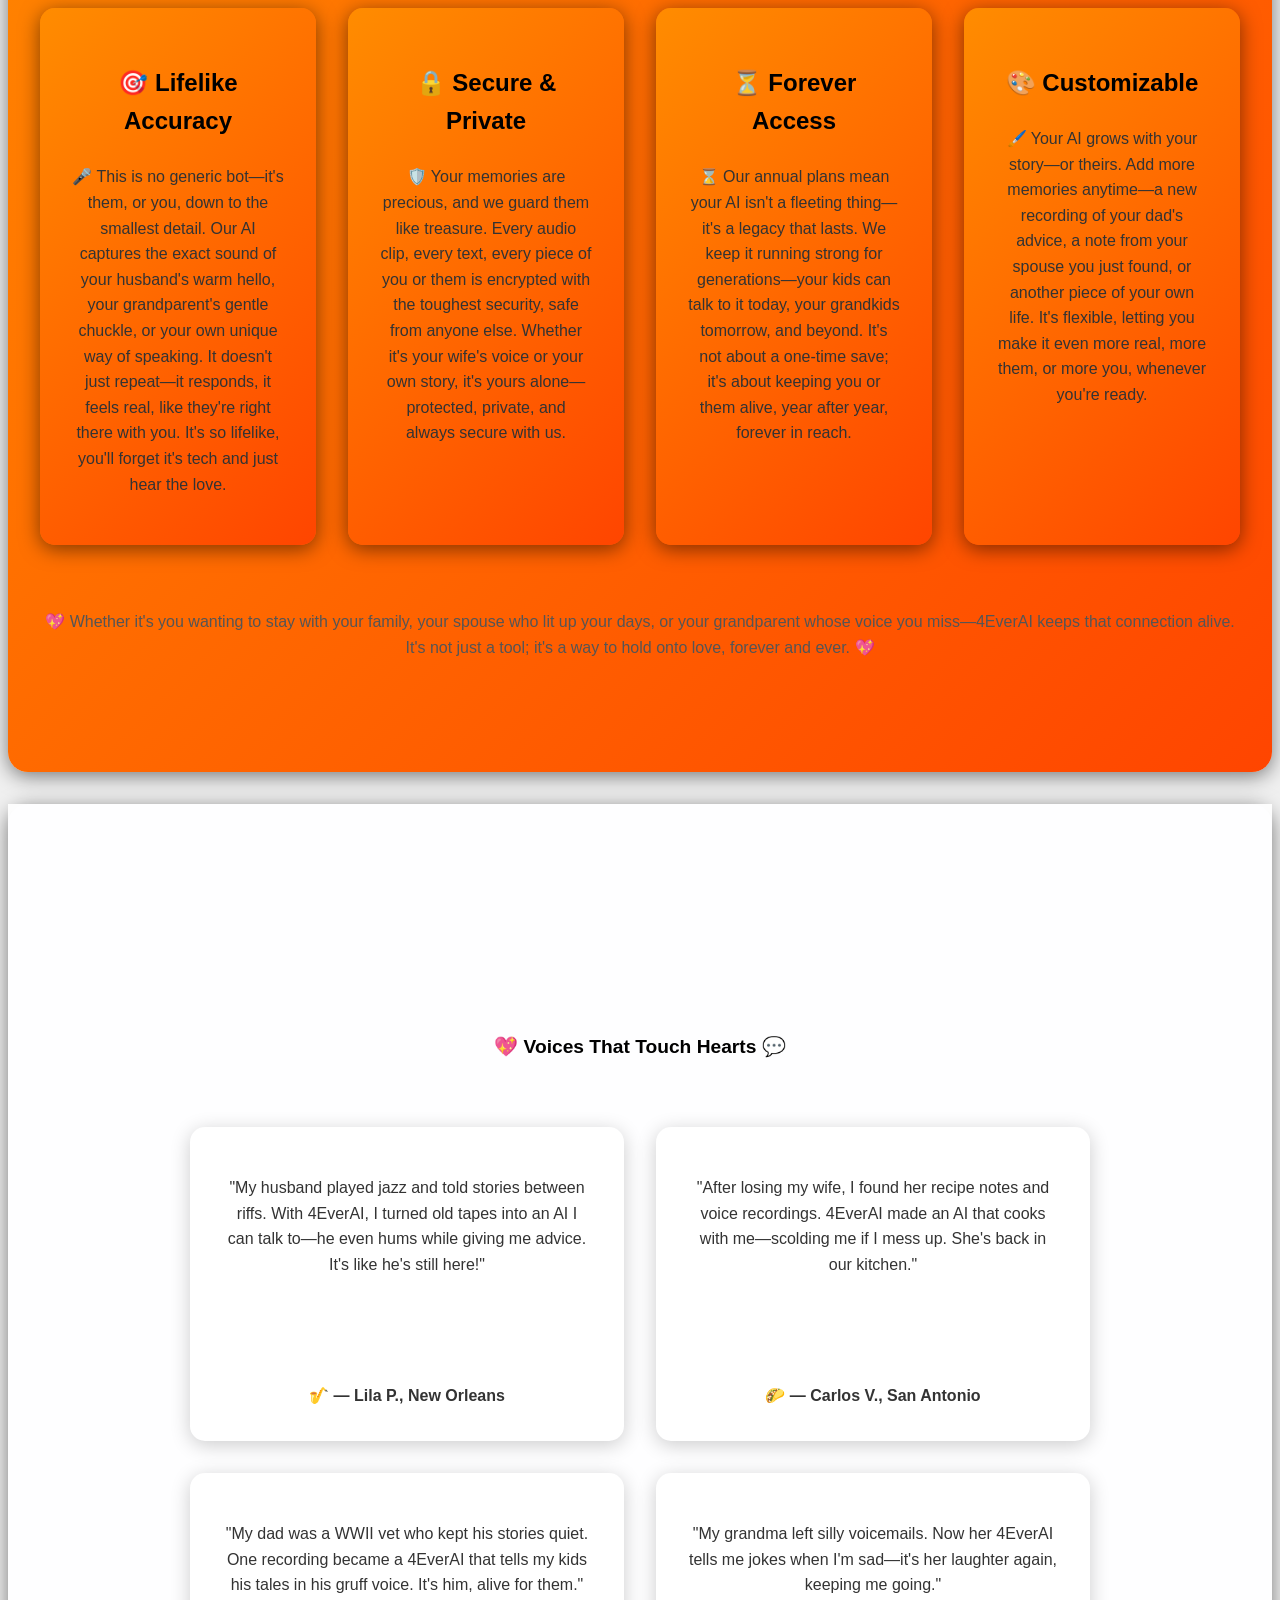
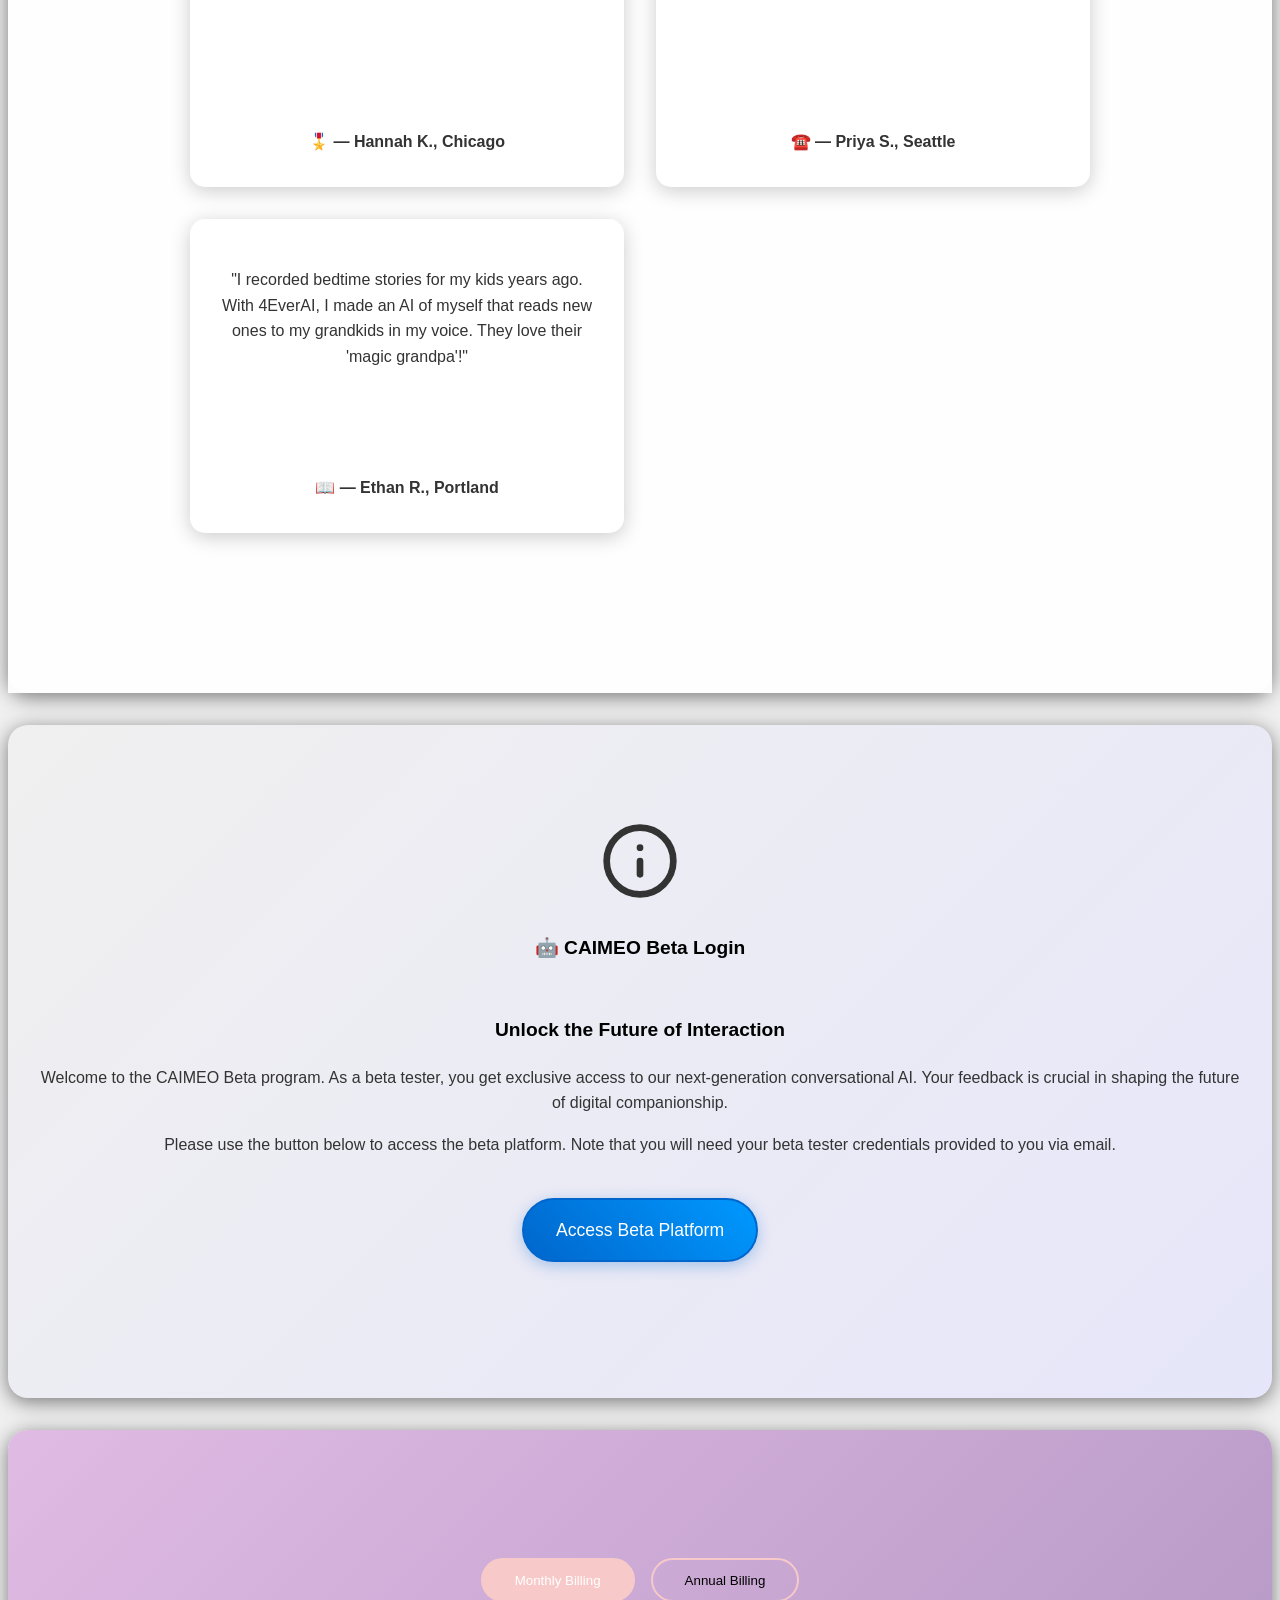
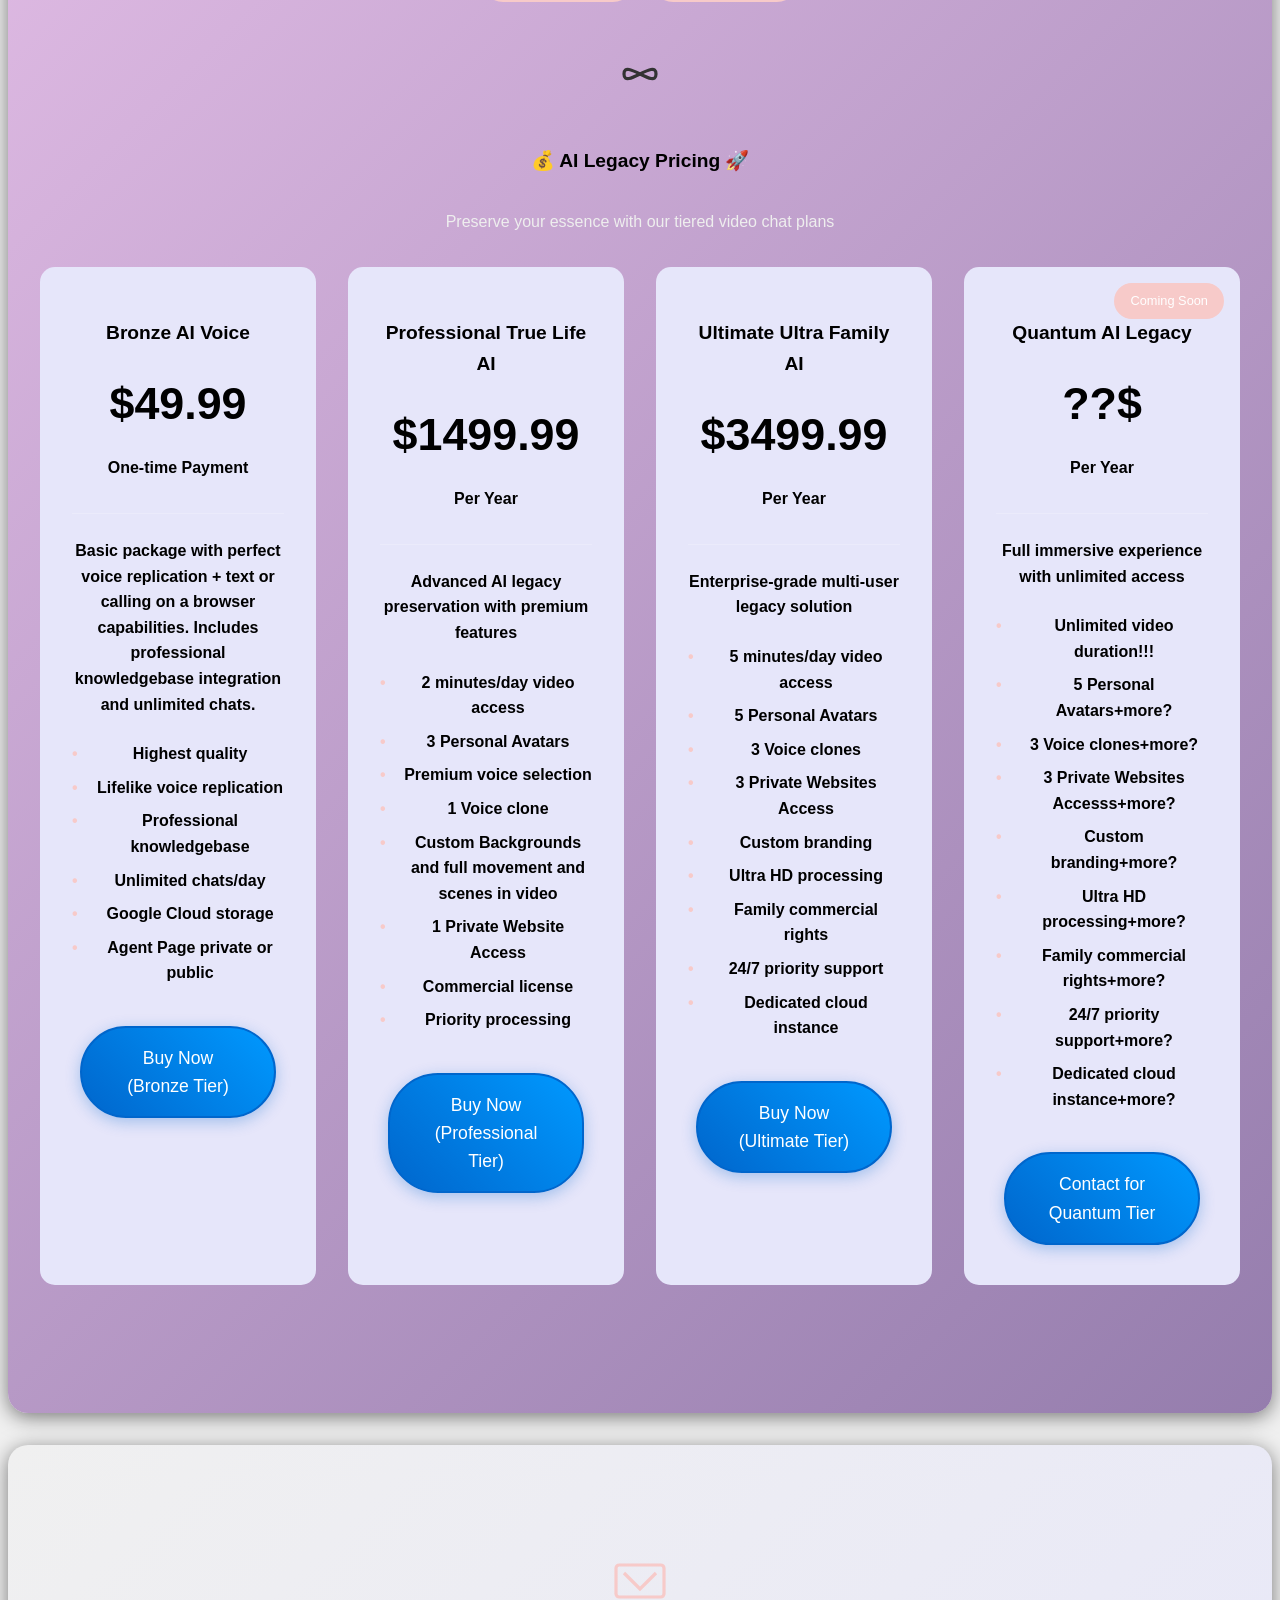
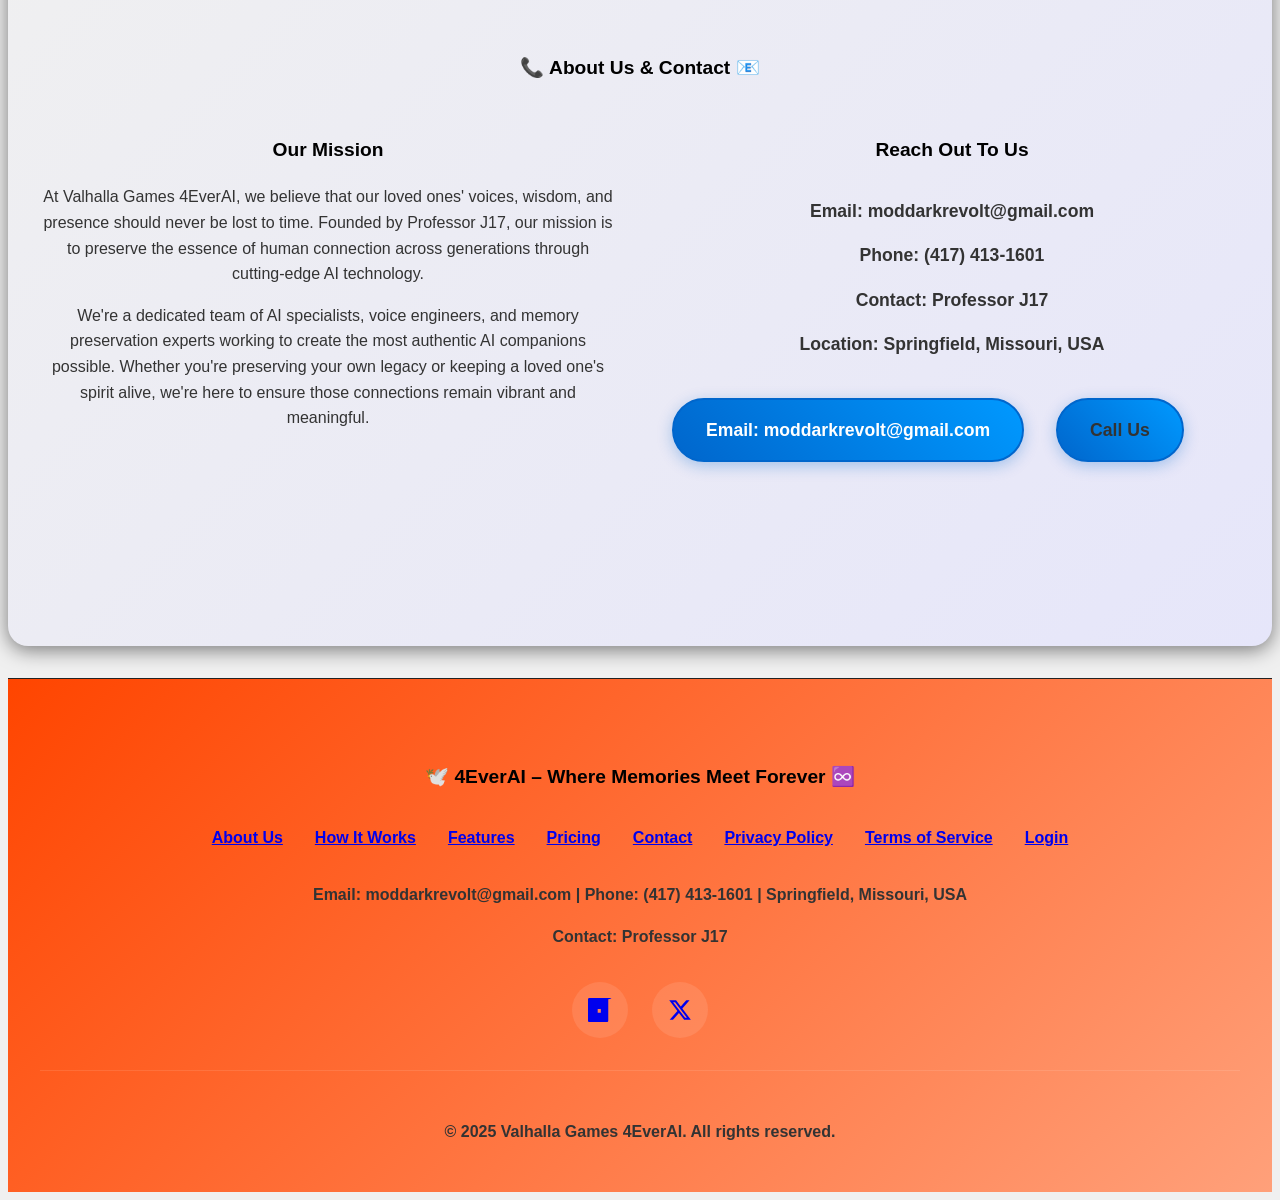
==== commit 7b5250dc: "Update index.html" ====
--- a/index.html
+++ b/index.html
@@ -1,5 +1,14 @@
 <html lang="en">
 <head>
+
+
+    
+    <script async src="https://pagead2.googlesyndication.com/pagead/js/adsbygoogle.js?client=ca-pub-3839146786704737"
+     crossorigin="anonymous"></script>
+
+
+
+    
     <meta charset="UTF-8">
     <meta name="viewport" content="width=device-width, initial-scale=1.0">
     <title>4EverAI - Keep Them With You Forever</title>
@@ -279,9 +288,10 @@
         }
 
         .cta-button:hover {
-            color: #fff;
-            transform: translateY(-2px);
-            box-shadow: 0 0 15px rgba(255, 215, 0, 0.7), 0 0 25px rgba(255, 215, 0, 0.5);
+            background: linear-gradient(45deg, #0099FF, #00CCFF) !important;
+            border: 2px solid #00CCFF !important;
+            box-shadow: 0 0 15px rgba(0,204,255,0.7), 0 0 25px rgba(0,153,255,0.5);
+            transform: translateY(-3px);
             border: 2px solid gold;
             box-shadow: 0 0 10px var(--accent-color);
         }
@@ -976,6 +986,86 @@
             gap: 1rem;
         }
 
+        /* Dropdown styles */
+        .dropdown {
+            position: relative;
+            display: inline-block;
+        }
+
+        .dropbtn {
+            padding: 1rem 0;
+            font-size: 18px !important;
+            font-weight: 600 !important;
+            text-decoration: none;
+            color: black;
+            background: none;
+            border: none;
+            cursor: pointer;
+            margin-left: 2rem;
+            font-family: 'Orbitron', sans-serif;
+            transition: color 0.3s ease, text-shadow 0.3s ease;
+        }
+
+        .dropbtn:hover {
+            color: var(--primary-color);
+            text-shadow: 0 0 10px var(--accent-color);
+        }
+
+        .dropdown-content {
+            display: none;
+            position: absolute;
+            background-color: #f1f1f1;
+            min-width: 160px;
+            box-shadow: 0px 8px 16px 0px rgba(0,0,0,0.2);
+            z-index: 1;
+            border-radius: 5px;
+            left: 50%;
+            transform: translateX(-50%);
+            margin-top: 10px;
+        }
+        
+        @media (max-width: 768px) {
+            .dropbtn {
+                margin-left: 0;
+                width: 100%;
+                text-align: left;
+            }
+            .dropdown-content {
+                position: static;
+                box-shadow: none;
+                background-color: transparent;
+                transform: none;
+                width: 100%;
+                padding-left: 1rem;
+            }
+        }
+
+        .dropdown-content a {
+            color: black;
+            padding: 12px 16px;
+            text-decoration: none;
+            display: block;
+            text-align: left;
+            border-bottom: none !important;
+            margin-left: 0 !important;
+        }
+
+        .dropdown-content a:hover {
+            background-color: #ddd;
+            color: var(--primary-color);
+            text-shadow: none;
+        }
+
+        .dropdown:hover .dropdown-content {
+            display: block;
+        }
+
+        .contact-buttons {
+            margin-top: 2rem;
+            display: flex;
+            gap: 1rem;
+        }
+
         @media (max-width: 768px) {
             .about-contact-container {
                 grid-template-columns: 1fr;
@@ -1040,6 +1130,11 @@
                 <a href="#pricing">Pricing</a>
                 <a href="#contact">Contact</a>
                 <a href="https://711131719.xyz/j17/index.html">Login</a>
+<a href="https://caimeo.shop/ai/caimeo.html">Caimeo</a>
+              <a href="http://4everai.online/orion/index.html">Beta</a>
+
+
+              
             </div>
         </div>
     </nav>
@@ -1182,6 +1277,27 @@
             <div class="testimonial">
                 <p>"I recorded bedtime stories for my kids years ago. With 4EverAI, I made an AI of myself that reads new ones to my grandkids in my voice. They love their 'magic grandpa'!"</p>
                 <cite>📖 — Ethan R., Portland</cite>
+            </div>
+        </div>
+    </section>
+
+    <section id="caimeo" class="contact-section white-section">
+        <div class="section-icon">
+            <svg viewBox="0 0 24 24" fill="none" stroke="currentColor" stroke-width="2" stroke-linecap="round" stroke-linejoin="round">
+                <path d="M12 2C6.48 2 2 6.48 2 12s4.48 10 10 10 10-4.48 10-10S17.52 2 12 2z"></path>
+                <path d="M12 16v-4"></path>
+                <path d="M12 8h.01"></path>
+            </svg>
+        </div>
+        <h2>🤖 CAIMEO Beta Login</h2>
+        <div class="about-contact-container" style="grid-template-columns: 1fr; text-align: center;">
+            <div class="about-us">
+                <h3>Unlock the Future of Interaction</h3>
+                <p>Welcome to the CAIMEO Beta program. As a beta tester, you get exclusive access to our next-generation conversational AI. Your feedback is crucial in shaping the future of digital companionship.</p>
+                <p>Please use the button below to access the beta platform. Note that you will need your beta tester credentials provided to you via email.</p>
+                <div class="contact-buttons" style="justify-content: center;">
+                    <a href="#" class="cta-button">Access Beta Platform</a>
+                </div>
             </div>
         </div>
     </section>
@@ -1345,7 +1461,7 @@
             <div class="social-links">
                 <a href="https://www.facebook.com/profile.php?id=61574410140888" class="social-icon">
                     <svg viewBox="0 0 24 24">
-                        <path fill="currentColor" d="M22.675 0H1.325C.593 0 0 .593 0 1.325v21.351C0 23.407.593 24 1.325 24H12.82v-9.294H9.692v-3.622h3.128V8.413c0-3.1.893-4.788 4.659-4.788 1.325 0 2.463.099 2.795.143v3.24l-1.918.001c-1.504 0-1.795.715-1.795 1.763v2.313h3.587l-.467 3.622h-3.12V24h6.116c.73 0 1.323-.593 1.323-1.325V1.325C24 .593 23.407 0 22.675 0z"/>
+                        <path fill="currentColor" d="M22.675 0H1.325C.593 0 0 .593 0 1.325v21.351C0 23.407.593 24 1.325 24H12.82v-9.294H9.692v-3.622h3.128V24h6.116c.73 0 1.323-.593 1.323-1.325V1.325C24 .593 23.407 0 22.675 0z"/>
                     </svg>
                 </a>
                 <a href="https://x.com/J17dark" class="social-icon">
